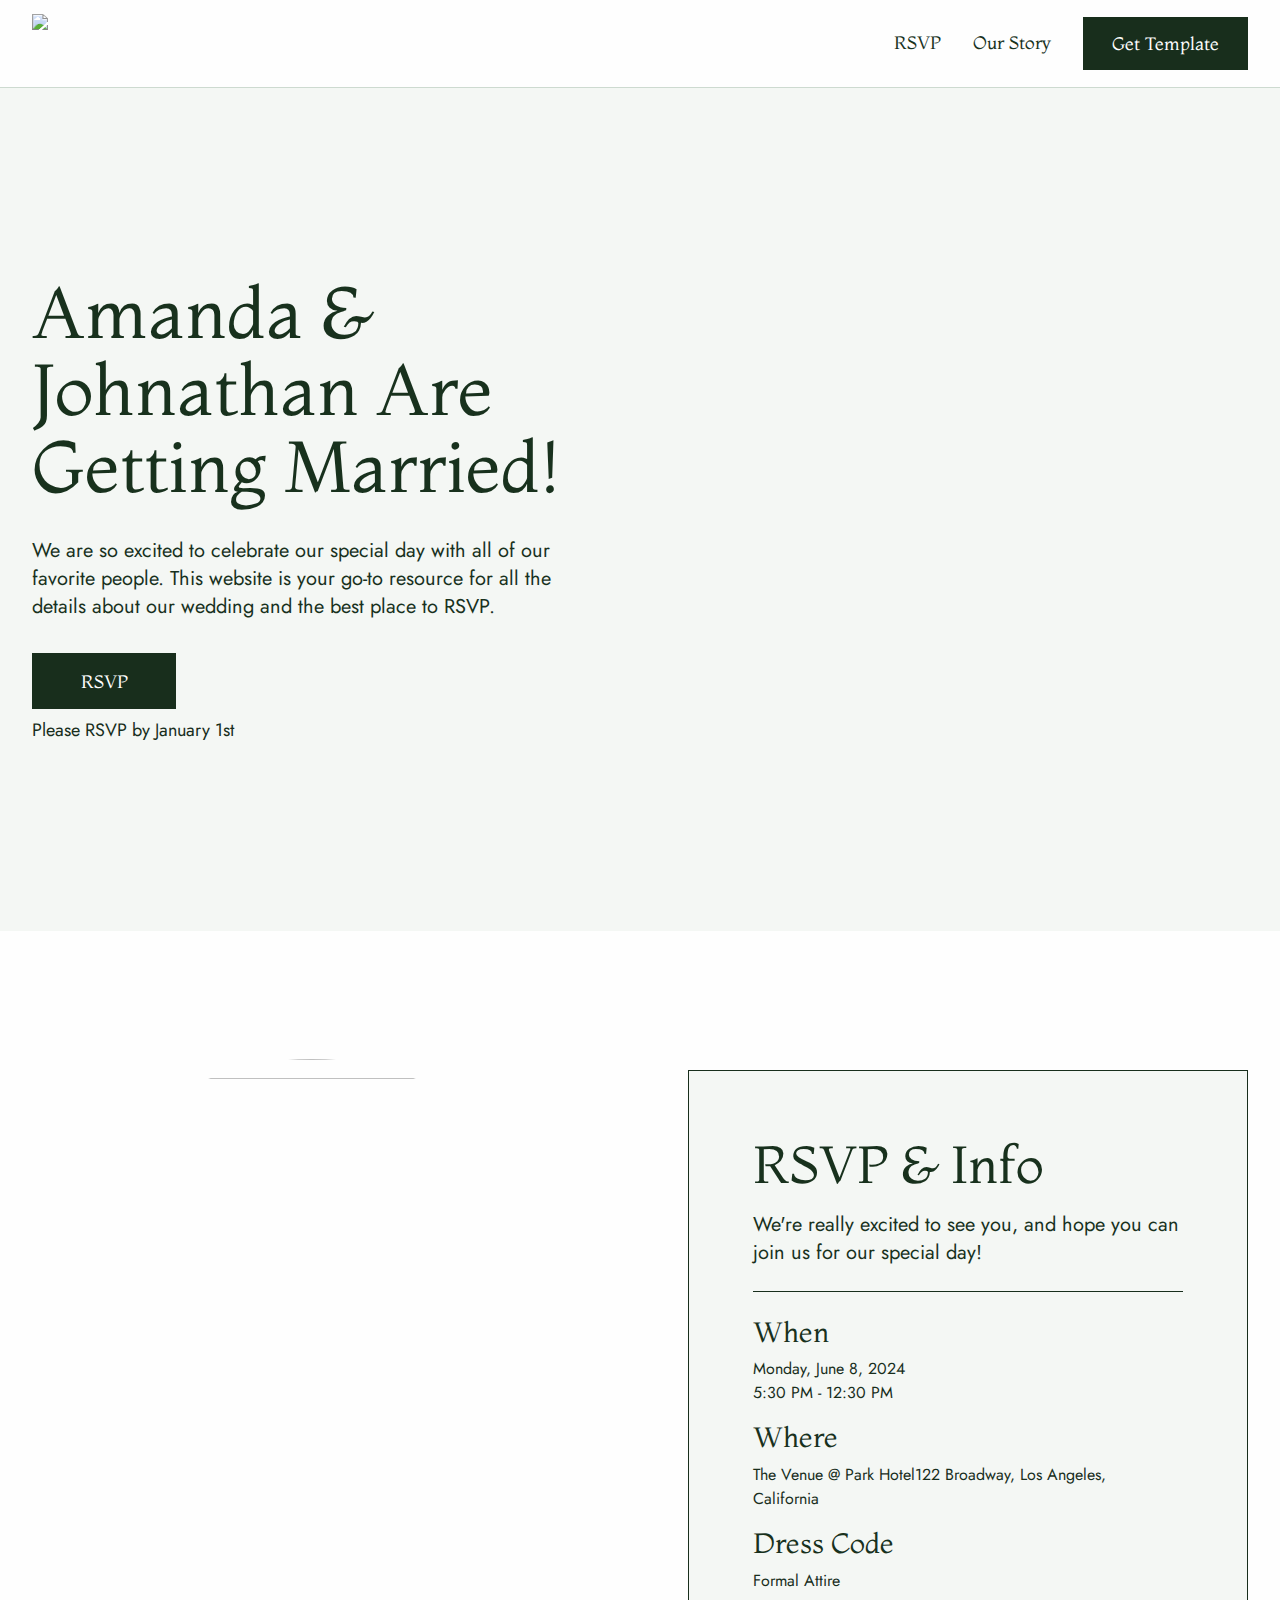
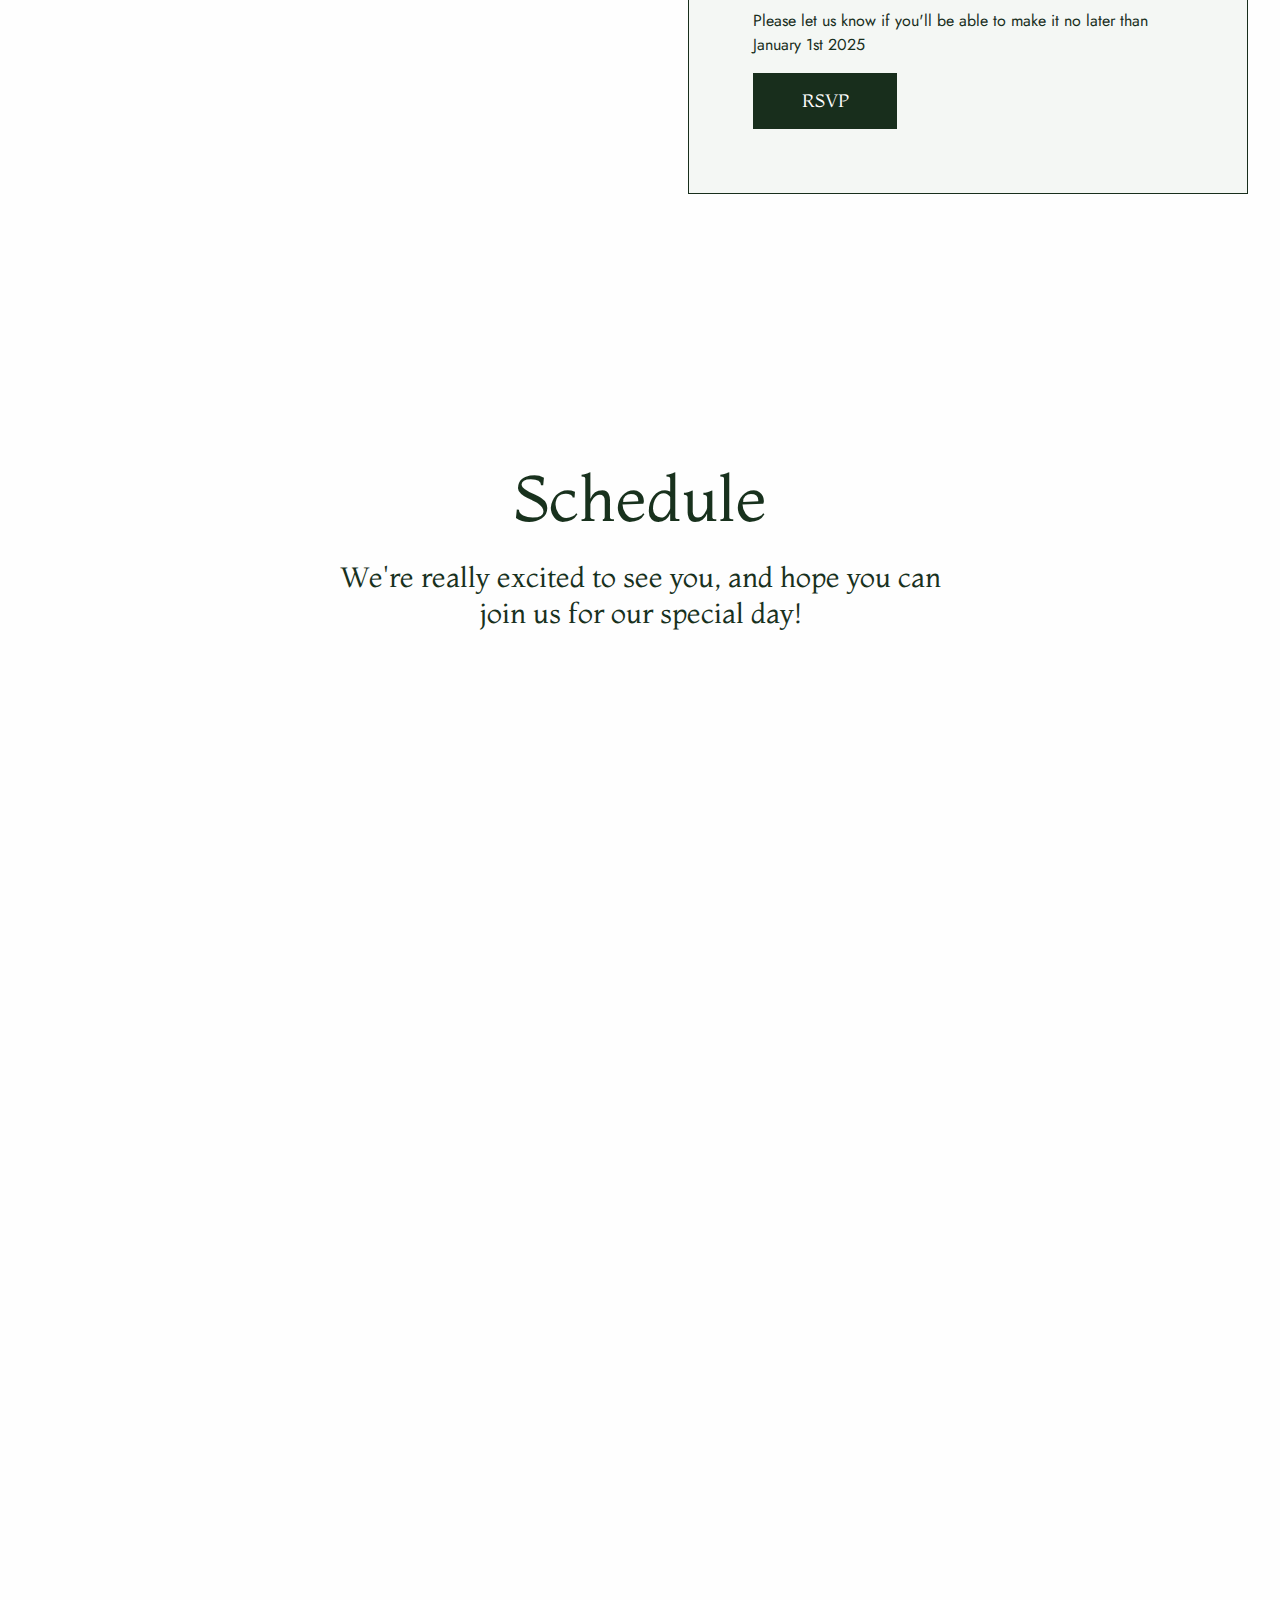
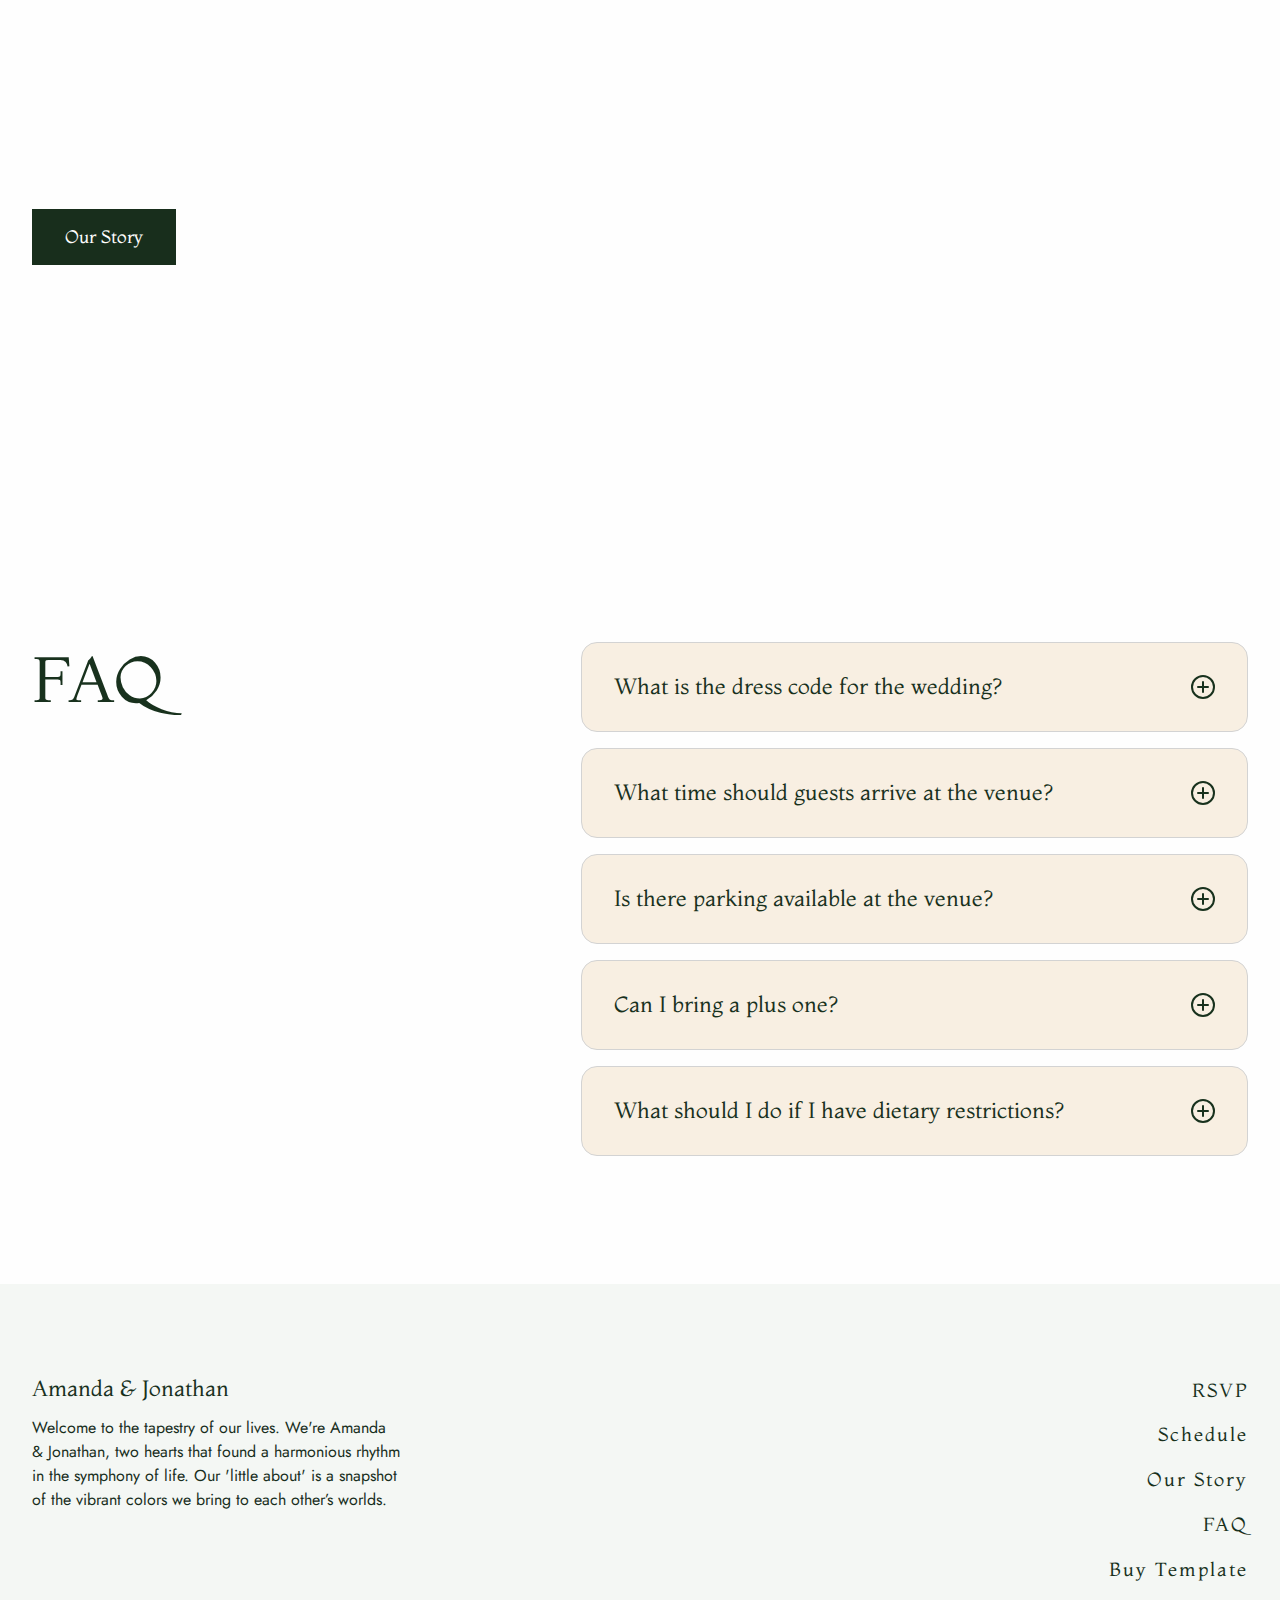
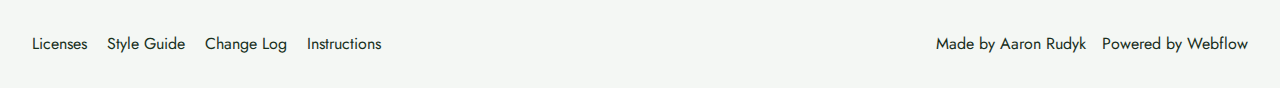
==== index.html @ a328f039 "Initial commit" ====
<!DOCTYPE html>
<html data-wf-domain="elegant-union.webflow.io" data-wf-page="66e9283b0d4336770ecbaa10" data-wf-site="66e9283b0d4336770ecbaa0f" lang="en" data-wf-locale="en">
    
<head>
    <meta charset="utf-8"/>
    <title>Svatba Veroniky a Radka</title>

    <meta property="og:title" content="Svatba Veroniky a Radka"/>
    <meta property="og:type" content="website"/>
    <meta content="summary_large_image" name="twitter:card"/>
    <meta content="width=device-width, initial-scale=1" name="viewport"/>

    <link rel="stylesheet" type="text/css" href="style.css"/>
    <link href="https://fonts.googleapis.com" rel="preconnect"/>
    <link href="https://fonts.gstatic.com" rel="preconnect" crossorigin="anonymous"/>
    
    <script src="javascript.js" type="text/javascript"></script>
    <script type="text/javascript">WebFont.load({  google: {    families: ["Jost:regular,500,600,700,italic,500italic,600italic","Montaga:regular"]  }});</script>
    <script type="text/javascript">!function(o,c){var n=c.documentElement,t=" w-mod-";n.className+=t+"js",("ontouchstart"in o||o.DocumentTouch&&c instanceof DocumentTouch)&&(n.className+=t+"touch")}(window,document);</script>
</head>

<body>
    <div data-collapse="medium" data-animation="default" data-duration="300" fs-scrolldisable-element="smart-nav" data-easing="ease" data-easing2="ease" role="banner" class="nav-bar w-nav">
        <div class="container navigation-container">
            <a href="index.html" aria-current="page" class="nav-logo w-inline-block w--current">
                <img src="https://cdn.prod.website-files.com/66e9283b0d4336770ecbaa0f/66e9d7a6fad359f8e98260b9_A%20and%20M.svg" loading="lazy" width="Auto" alt="Company Logo" class="nav-logo-image"/>
            </a>
            <div class="nav-menu-button w-nav-button">
                <div class="navha-hamburger-button w-hidden-main">
                    <img src="https://cdn.prod.website-files.com/66e9283b0d4336770ecbaa0f/66e9283b0d4336770ecbaa4a_Hamburger%20icon.svg" loading="lazy" alt="" class="nav-hamburger-icon"/>
                    <img src="https://cdn.prod.website-files.com/66e9283b0d4336770ecbaa0f/66e9283b0d4336770ecbaa51_close.svg" loading="lazy" alt="" class="nav-close-icon"/></div>
                </div>
                
                <nav role="navigation" class="nav-links-conatiner w-nav-menu">
                    <div class="nav-inner-container">
                        <a href="rsvp" class="nav-link">RSVP</a>
                        <a href="our-story" class="nav-link">Our Story</a>
                    </div>
                    <div class="nav-cta-button-conatiner">
                        <a href="https://try.webflow.com/Elegant-Union" target="_blank" class="primary-button primary-button-slim w-button">Get Template</a>
                    </div>
                </nav>
            </div>
        </div>
        <section class="hero"><div class="w-layout-blockcontainer container w-container"><div class="w-layout-grid hero-grid"><div class="hero-text-wrapper"><h1 class="heading-h1">Amanda &amp; Johnathan Are Getting Married!</h1><div class="paragraph-20">We are so excited to celebrate our special day with all of our favorite people. This website is your go-to resource for all the details about our wedding and the best place to RSVP.</div><div class="div-block"><a href="rsvp" class="primary-button w-button">RSVP</a><div class="paragraph-18">Please RSVP by January 1st</div></div></div><div id="w-node-_1e57368d-06ed-f5af-83d9-f44028294b71-0ecbaa10" class="hero-image-wrapper"><div class="hero-image-inner-wrapper"><img src="https://cdn.prod.website-files.com/66e9283b0d4336770ecbaa0f/66e9283b0d4336770ecbab60_sea%202.webp" loading="lazy" sizes="(max-width: 479px) 80vw, (max-width: 767px) 92vw, 94vw" srcset="https://cdn.prod.website-files.com/66e9283b0d4336770ecbaa0f/66e9283b0d4336770ecbab60_sea%202.webp 500w, https://cdn.prod.website-files.com/66e9283b0d4336770ecbaa0f/66e9283b0d4336770ecbab60_sea%202.webp 800w, https://cdn.prod.website-files.com/66e9283b0d4336770ecbaa0f/66e9283b0d4336770ecbab60_sea%202.webp 1024w" alt="" class="hero-image"/></div></div></div></div></section><section id="RSVP" data-w-id="bc687115-7eb7-546e-e05a-4ac276797b84" class="section"><div class="w-layout-blockcontainer container w-container"><div class="w-layout-grid rsvp-grid"><div class="rsvp-image-wrapper"><div class="rsvp-image-inner-wrapper"><img src="https://cdn.prod.website-files.com/66e9283b0d4336770ecbaa0f/66e9283b0d4336770ecbab6e_nadine-rupprecht-EH8QHTF8FzY-unsplash.webp" loading="lazy" data-w-id="6968ddf3-047a-54f0-c8ea-aa8fc86a4698" sizes="(max-width: 479px) 68vw, (max-width: 767px) 92vw, 94vw" alt="" srcset="https://cdn.prod.website-files.com/66e9283b0d4336770ecbaa0f/66e9283b0d4336770ecbab6e_nadine-rupprecht-EH8QHTF8FzY-unsplash.webp 500w, https://cdn.prod.website-files.com/66e9283b0d4336770ecbaa0f/66e9283b0d4336770ecbab6e_nadine-rupprecht-EH8QHTF8FzY-unsplash.webp 640w" class="rsvp-image"/></div></div><div id="w-node-_6968ddf3-047a-54f0-c8ea-aa8fc86a4699-0ecbaa10" class="rsvp-text-container"><div class="rsvp-title-container"><h2 class="heading-h3">RSVP &amp; Info</h2><div class="paragraph-20">We&#x27;re really excited to see you, and hope you can join us for our special day!</div></div><div class="rsvp-line"></div><div class="rsvp-details-container"><div class="text-points-container"><h3 class="heading-h4">When</h3><div class="paragraph-16">Monday, June 8, 2024 <br/>5:30 PM - 12:30 PM</div></div><div class="text-points-container"><h3 class="heading-h4">Where</h3><div class="paragraph-16">The Venue @ Park Hotel122 Broadway, Los Angeles, California</div></div><div class="text-points-container"><h3 class="heading-h4">Dress Code</h3><div class="paragraph-16">Formal Attire</div></div><div class="text-points-container"><div class="paragraph-16">Please let us know if you&#x27;ll be able to make it no later than January 1st 2025</div></div><a href="rsvp" class="primary-button w-button">RSVP</a></div></div></div></div></section><section id="Schedule" class="section"><div class="w-layout-blockcontainer container w-container"><div class="center-heading-wrapper"><h2 id="w-node-_2057b5cf-b466-c5f7-c8a7-e71bd1d2c4a5-0ecbaa10" class="heading-h2 margin-bottom-24">Schedule</h2><div class="paragraph-32">We&#x27;re really excited to see you, and hope you can join us for our special day!</div></div><div class="w-layout-grid _4-column-grid"><div id="w-node-_49c5d846-de8d-1430-2b99-dd1ebd61407d-0ecbaa10" data-w-id="49c5d846-de8d-1430-2b99-dd1ebd61407d" style="-webkit-transform:translate3d(0, 2rem, 0) scale3d(1, 1, 1) rotateX(0) rotateY(0) rotateZ(0) skew(0, 0);-moz-transform:translate3d(0, 2rem, 0) scale3d(1, 1, 1) rotateX(0) rotateY(0) rotateZ(0) skew(0, 0);-ms-transform:translate3d(0, 2rem, 0) scale3d(1, 1, 1) rotateX(0) rotateY(0) rotateZ(0) skew(0, 0);transform:translate3d(0, 2rem, 0) scale3d(1, 1, 1) rotateX(0) rotateY(0) rotateZ(0) skew(0, 0);opacity:0" class="schedule-card"><div data-w-id="67cb58cd-2428-2832-6bd9-3a9e109b5acc" class="schedule-image-wrapper"><img src="https://cdn.prod.website-files.com/66e9283b0d4336770ecbaa0f/66e9283b0d4336770ecbaabf_Church.webp" loading="lazy" sizes="(max-width: 479px) 90vw, (max-width: 767px) 93vw, 94vw" srcset="https://cdn.prod.website-files.com/66e9283b0d4336770ecbaa0f/66e9283b0d4336770ecbaabf_Church.webp 500w, https://cdn.prod.website-files.com/66e9283b0d4336770ecbaa0f/66e9283b0d4336770ecbaabf_Church.webp 512w" alt="" class="schedule-image"/></div><h2 class="schedule-title margin-bottom-4">Wedding Ceremony</h2><div class="paragraph-20 margin-bottom-16">5:00 PM</div><div class="paragraph-16">We exchange our vows and tie the knot amidst the beauty of St Marry’s Church</div></div><div id="w-node-_9957d4a0-3141-e299-0a91-50294e805eb7-0ecbaa10" data-w-id="9957d4a0-3141-e299-0a91-50294e805eb7" style="-webkit-transform:translate3d(0, 2rem, 0) scale3d(1, 1, 1) rotateX(0) rotateY(0) rotateZ(0) skew(0, 0);-moz-transform:translate3d(0, 2rem, 0) scale3d(1, 1, 1) rotateX(0) rotateY(0) rotateZ(0) skew(0, 0);-ms-transform:translate3d(0, 2rem, 0) scale3d(1, 1, 1) rotateX(0) rotateY(0) rotateZ(0) skew(0, 0);transform:translate3d(0, 2rem, 0) scale3d(1, 1, 1) rotateX(0) rotateY(0) rotateZ(0) skew(0, 0);opacity:0" class="schedule-card"><div class="schedule-image-wrapper"><img src="https://cdn.prod.website-files.com/66e9283b0d4336770ecbaa0f/66e9283b0d4336770ecbaac3_Food.webp" loading="lazy" sizes="(max-width: 479px) 90vw, (max-width: 767px) 93vw, 94vw" srcset="https://cdn.prod.website-files.com/66e9283b0d4336770ecbaa0f/66e9283b0d4336770ecbaac3_Food.webp 500w, https://cdn.prod.website-files.com/66e9283b0d4336770ecbaa0f/66e9283b0d4336770ecbaac3_Food.webp 512w" alt="" class="schedule-image"/></div><h2 class="schedule-title margin-bottom-4">Appetizers &amp; Drinks</h2><div class="paragraph-20 margin-bottom-16">6:00 PM</div><div class="paragraph-16">Mingle over appetizers and refreshing drinks, setting the tone for an evening of celebration.</div></div><div id="w-node-a966ee84-af06-6ae5-9b04-f15dc5c17734-0ecbaa10" data-w-id="a966ee84-af06-6ae5-9b04-f15dc5c17734" style="-webkit-transform:translate3d(0, 2rem, 0) scale3d(1, 1, 1) rotateX(0) rotateY(0) rotateZ(0) skew(0, 0);-moz-transform:translate3d(0, 2rem, 0) scale3d(1, 1, 1) rotateX(0) rotateY(0) rotateZ(0) skew(0, 0);-ms-transform:translate3d(0, 2rem, 0) scale3d(1, 1, 1) rotateX(0) rotateY(0) rotateZ(0) skew(0, 0);transform:translate3d(0, 2rem, 0) scale3d(1, 1, 1) rotateX(0) rotateY(0) rotateZ(0) skew(0, 0);opacity:0" class="schedule-card"><div class="schedule-image-wrapper"><img src="https://cdn.prod.website-files.com/66e9283b0d4336770ecbaa0f/66e9283b0d4336770ecbaac0_Dinner%20Table.webp" loading="lazy" sizes="(max-width: 479px) 90vw, (max-width: 767px) 93vw, 94vw" srcset="https://cdn.prod.website-files.com/66e9283b0d4336770ecbaa0f/66e9283b0d4336770ecbaac0_Dinner%20Table.webp 500w, https://cdn.prod.website-files.com/66e9283b0d4336770ecbaa0f/66e9283b0d4336770ecbaac0_Dinner%20Table.webp 512w" alt="" class="schedule-image"/></div><h2 class="schedule-title margin-bottom-4">Dinner Service</h2><div class="paragraph-20 margin-bottom-16">7:00 PM</div><div class="paragraph-16">A gourmet dinner service offering a culinary journey, tailored to indulge the senses and honor the occasion.</div></div><div id="w-node-c0d38e31-0859-636d-54db-e5940384418c-0ecbaa10" data-w-id="c0d38e31-0859-636d-54db-e5940384418c" style="-webkit-transform:translate3d(0, 2rem, 0) scale3d(1, 1, 1) rotateX(0) rotateY(0) rotateZ(0) skew(0, 0);-moz-transform:translate3d(0, 2rem, 0) scale3d(1, 1, 1) rotateX(0) rotateY(0) rotateZ(0) skew(0, 0);-ms-transform:translate3d(0, 2rem, 0) scale3d(1, 1, 1) rotateX(0) rotateY(0) rotateZ(0) skew(0, 0);transform:translate3d(0, 2rem, 0) scale3d(1, 1, 1) rotateX(0) rotateY(0) rotateZ(0) skew(0, 0);opacity:0" class="schedule-card"><div class="schedule-image-wrapper"><img src="https://cdn.prod.website-files.com/66e9283b0d4336770ecbaa0f/66e9283b0d4336770ecbaac4_Guests%20Dancing.webp" loading="lazy" sizes="(max-width: 479px) 90vw, (max-width: 767px) 93vw, 94vw" srcset="https://cdn.prod.website-files.com/66e9283b0d4336770ecbaa0f/66e9283b0d4336770ecbaac4_Guests%20Dancing.webp 500w, https://cdn.prod.website-files.com/66e9283b0d4336770ecbaa0f/66e9283b0d4336770ecbaac4_Guests%20Dancing.webp 512w" alt="" class="schedule-image"/></div><h2 class="schedule-title margin-bottom-4">Dance Party</h2><div class="paragraph-20 margin-bottom-16">8:00 PM - 12:30 AM</div><div class="paragraph-16">Following the first dance we invite everyone to celebrate our love and joy through music and dance!</div></div></div></div></section><section id="Schedule" class="section"><div class="w-layout-blockcontainer container container-polaroids w-container"><div class="w-layout-grid grid-2"><div id="w-node-_4731dcd9-7645-8121-b58b-70545f4b8bf2-0ecbaa10" class="our-journey-text-wrapper"><p scrub-each-word="" text-split="" data-w-id="b6eb455d-cd94-6f4a-9fab-e80b376103d8" style="-webkit-transform:translate3d(0, 2rem, 0) scale3d(1, 1, 1) rotateX(0) rotateY(0) rotateZ(0) skew(0, 0);-moz-transform:translate3d(0, 2rem, 0) scale3d(1, 1, 1) rotateX(0) rotateY(0) rotateZ(0) skew(0, 0);-ms-transform:translate3d(0, 2rem, 0) scale3d(1, 1, 1) rotateX(0) rotateY(0) rotateZ(0) skew(0, 0);transform:translate3d(0, 2rem, 0) scale3d(1, 1, 1) rotateX(0) rotateY(0) rotateZ(0) skew(0, 0);opacity:0" class="our-story-quote-heading">Discover Our Journey From Chance Encounter to True Love.</p><a href="our-story" class="primary-button w-button">Our Story</a></div><div class="w-layout-grid polaroids-grid"><div class="polaroid-photo-wrapper"><img class="polaroid-photo" src="https://cdn.prod.website-files.com/66e9283b0d4336770ecbaa0f/66e9283b0d4336770ecbab5f_docks.webp" alt="" style="-webkit-transform:translate3d(0, 1rem, 0) scale3d(1, 1, 1) rotateX(0) rotateY(0) rotateZ(0) skew(0, 0);-moz-transform:translate3d(0, 1rem, 0) scale3d(1, 1, 1) rotateX(0) rotateY(0) rotateZ(0) skew(0, 0);-ms-transform:translate3d(0, 1rem, 0) scale3d(1, 1, 1) rotateX(0) rotateY(0) rotateZ(0) skew(0, 0);transform:translate3d(0, 1rem, 0) scale3d(1, 1, 1) rotateX(0) rotateY(0) rotateZ(0) skew(0, 0);opacity:0" sizes="(max-width: 479px) 90vw, (max-width: 767px) 93vw, 94vw" data-w-id="dd217ad2-1eaa-a304-43ff-e46bd444fb32" loading="lazy" srcset="https://cdn.prod.website-files.com/66e9283b0d4336770ecbaa0f/66e9283b0d4336770ecbab5f_docks.webp 500w, https://cdn.prod.website-files.com/66e9283b0d4336770ecbaa0f/66e9283b0d4336770ecbab5f_docks.webp 800w, https://cdn.prod.website-files.com/66e9283b0d4336770ecbaa0f/66e9283b0d4336770ecbab5f_docks.webp 1024w"/></div><div class="polaroid-photo-wrapper"><img class="polaroid-photo" src="https://cdn.prod.website-files.com/66e9283b0d4336770ecbaa0f/66e9283b0d4336770ecbab61_helena-lopes-ueMLnIwlrlE-unsplash.webp" alt="" style="-webkit-transform:translate3d(0, 1rem, 0) scale3d(1, 1, 1) rotateX(0) rotateY(0) rotateZ(0) skew(0, 0);-moz-transform:translate3d(0, 1rem, 0) scale3d(1, 1, 1) rotateX(0) rotateY(0) rotateZ(0) skew(0, 0);-ms-transform:translate3d(0, 1rem, 0) scale3d(1, 1, 1) rotateX(0) rotateY(0) rotateZ(0) skew(0, 0);transform:translate3d(0, 1rem, 0) scale3d(1, 1, 1) rotateX(0) rotateY(0) rotateZ(0) skew(0, 0);opacity:0" sizes="(max-width: 479px) 90vw, (max-width: 767px) 93vw, 94vw" data-w-id="77121778-367b-bb90-bbbf-735ebf1b811c" loading="lazy" srcset="https://cdn.prod.website-files.com/66e9283b0d4336770ecbaa0f/66e9283b0d4336770ecbab61_helena-lopes-ueMLnIwlrlE-unsplash.webp 500w, https://cdn.prod.website-files.com/66e9283b0d4336770ecbaa0f/66e9283b0d4336770ecbab61_helena-lopes-ueMLnIwlrlE-unsplash.webp 640w"/></div><div class="polaroid-photo-wrapper"><img class="polaroid-photo" src="https://cdn.prod.website-files.com/66e9283b0d4336770ecbaa0f/66e9283b0d4336770ecbab44_coffee%20shop.webp" alt="" style="-webkit-transform:translate3d(0, 1rem, 0) scale3d(1, 1, 1) rotateX(0) rotateY(0) rotateZ(0) skew(0, 0);-moz-transform:translate3d(0, 1rem, 0) scale3d(1, 1, 1) rotateX(0) rotateY(0) rotateZ(0) skew(0, 0);-ms-transform:translate3d(0, 1rem, 0) scale3d(1, 1, 1) rotateX(0) rotateY(0) rotateZ(0) skew(0, 0);transform:translate3d(0, 1rem, 0) scale3d(1, 1, 1) rotateX(0) rotateY(0) rotateZ(0) skew(0, 0);opacity:0" sizes="(max-width: 479px) 90vw, (max-width: 767px) 93vw, 94vw" data-w-id="b5058df2-6cb6-6fdc-0c7e-81e70e0702e0" loading="lazy" srcset="https://cdn.prod.website-files.com/66e9283b0d4336770ecbaa0f/66e9283b0d4336770ecbab44_coffee%20shop.webp 500w, https://cdn.prod.website-files.com/66e9283b0d4336770ecbaa0f/66e9283b0d4336770ecbab44_coffee%20shop.webp 800w, https://cdn.prod.website-files.com/66e9283b0d4336770ecbaa0f/66e9283b0d4336770ecbab44_coffee%20shop.webp 1024w"/></div><div id="w-node-a15f6840-c6c9-967b-6567-9dd51080c4a0-0ecbaa10" class="polaroid-photo-wrapper"><img class="polaroid-photo" src="https://cdn.prod.website-files.com/66e9283b0d4336770ecbaa0f/66e9283b0d4336770ecbab68_neom-Nowd8MgUK8A-unsplash.webp" alt="" style="-webkit-transform:translate3d(0, 1rem, 0) scale3d(1, 1, 1) rotateX(0) rotateY(0) rotateZ(0) skew(0, 0);-moz-transform:translate3d(0, 1rem, 0) scale3d(1, 1, 1) rotateX(0) rotateY(0) rotateZ(0) skew(0, 0);-ms-transform:translate3d(0, 1rem, 0) scale3d(1, 1, 1) rotateX(0) rotateY(0) rotateZ(0) skew(0, 0);transform:translate3d(0, 1rem, 0) scale3d(1, 1, 1) rotateX(0) rotateY(0) rotateZ(0) skew(0, 0);opacity:0" sizes="(max-width: 479px) 90vw, (max-width: 767px) 93vw, 94vw" data-w-id="a15f6840-c6c9-967b-6567-9dd51080c4a1" loading="lazy" srcset="https://cdn.prod.website-files.com/66e9283b0d4336770ecbaa0f/66e9283b0d4336770ecbab68_neom-Nowd8MgUK8A-unsplash.webp 500w, https://cdn.prod.website-files.com/66e9283b0d4336770ecbaa0f/66e9283b0d4336770ecbab68_neom-Nowd8MgUK8A-unsplash.webp 640w"/></div><div id="w-node-_63bd816e-1bd6-5131-2a56-20552e440dea-0ecbaa10" class="polaroid-photo-wrapper"><img class="polaroid-photo" src="https://cdn.prod.website-files.com/66e9283b0d4336770ecbaa0f/66e9283b0d4336770ecbab6e_nadine-rupprecht-EH8QHTF8FzY-unsplash.webp" alt="" style="-webkit-transform:translate3d(0, 1rem, 0) scale3d(1, 1, 1) rotateX(0) rotateY(0) rotateZ(0) skew(0, 0);-moz-transform:translate3d(0, 1rem, 0) scale3d(1, 1, 1) rotateX(0) rotateY(0) rotateZ(0) skew(0, 0);-ms-transform:translate3d(0, 1rem, 0) scale3d(1, 1, 1) rotateX(0) rotateY(0) rotateZ(0) skew(0, 0);transform:translate3d(0, 1rem, 0) scale3d(1, 1, 1) rotateX(0) rotateY(0) rotateZ(0) skew(0, 0);opacity:0" sizes="(max-width: 479px) 90vw, (max-width: 767px) 93vw, 94vw" data-w-id="63bd816e-1bd6-5131-2a56-20552e440deb" loading="lazy" srcset="https://cdn.prod.website-files.com/66e9283b0d4336770ecbaa0f/66e9283b0d4336770ecbab6e_nadine-rupprecht-EH8QHTF8FzY-unsplash.webp 500w, https://cdn.prod.website-files.com/66e9283b0d4336770ecbaa0f/66e9283b0d4336770ecbab6e_nadine-rupprecht-EH8QHTF8FzY-unsplash.webp 640w"/></div><div class="polaroid-photo-wrapper"><img class="polaroid-photo" src="https://cdn.prod.website-files.com/66e9283b0d4336770ecbaa0f/66e9283b0d4336770ecbab60_sea%202.webp" alt="" style="-webkit-transform:translate3d(0, 1rem, 0) scale3d(1, 1, 1) rotateX(0) rotateY(0) rotateZ(0) skew(0, 0);-moz-transform:translate3d(0, 1rem, 0) scale3d(1, 1, 1) rotateX(0) rotateY(0) rotateZ(0) skew(0, 0);-ms-transform:translate3d(0, 1rem, 0) scale3d(1, 1, 1) rotateX(0) rotateY(0) rotateZ(0) skew(0, 0);transform:translate3d(0, 1rem, 0) scale3d(1, 1, 1) rotateX(0) rotateY(0) rotateZ(0) skew(0, 0);opacity:0" sizes="(max-width: 479px) 90vw, (max-width: 767px) 93vw, 94vw" data-w-id="d43017d6-6717-6c4e-4dd7-6b62c50d40d8" loading="lazy" srcset="https://cdn.prod.website-files.com/66e9283b0d4336770ecbaa0f/66e9283b0d4336770ecbab60_sea%202.webp 500w, https://cdn.prod.website-files.com/66e9283b0d4336770ecbaa0f/66e9283b0d4336770ecbab60_sea%202.webp 800w, https://cdn.prod.website-files.com/66e9283b0d4336770ecbaa0f/66e9283b0d4336770ecbab60_sea%202.webp 1024w"/></div></div></div></div></section><section id="FAQ" class="section"><div class="w-layout-blockcontainer container w-container"><div class="w-layout-grid faq-component"><div class="faq-text-container"><h2 class="heading-h2 margin-bottom-16">FAQ</h2></div><div class="w-layout-grid faq-list-grid"><div style="background-color:rgb(248,239,226)" class="faq-accordion"><div data-w-id="f2c8fc8c-6fdb-4ee4-ef9f-26c012071b6f" class="faq-question"><div class="faq-heading">What is the dress code for the wedding?</div><div class="faq-icon-wrapper"><div class="accordion-icon"><div class="accordion-horizontal-line"></div><div class="accordion-vertical-line"></div></div></div></div><div style="width:100%;height:0px" class="faq-answer"><div class="faq-text-max-container"><div class="paragraph-18">Please join us in semi-formal attire that reflects the elegance and joy of the occasion. Feel free to add a touch of burnt orange to honor our wedding theme.</div></div><div class="spacer-medium"></div></div></div><div style="background-color:rgb(248,239,226)" class="faq-accordion"><div data-w-id="f2c8fc8c-6fdb-4ee4-ef9f-26c012071b7c" class="faq-question"><div class="faq-heading">What time should guests arrive at the venue?</div><div class="faq-icon-wrapper"><div class="accordion-icon"><div class="accordion-horizontal-line"></div><div class="accordion-vertical-line"></div></div></div></div><div style="width:100%;height:0px" class="faq-answer"><div class="faq-text-max-container"><div class="paragraph-18">We recommend arriving 30 minutes prior to the ceremony start time to allow for seating and to soak in the beautiful venue.</div></div><div class="spacer-medium"></div></div></div><div style="background-color:rgb(248,239,226)" class="faq-accordion"><div data-w-id="f2c8fc8c-6fdb-4ee4-ef9f-26c012071b89" class="faq-question"><div class="faq-heading">Is there parking available at the venue?</div><div class="faq-icon-wrapper"><div class="accordion-icon"><div class="accordion-horizontal-line"></div><div class="accordion-vertical-line"></div></div></div></div><div style="width:100%;height:0px" class="faq-answer"><div class="faq-text-max-container"><div class="paragraph-18">Yes, complimentary parking is available on-site. Signage and attendants will guide you upon arrival.</div></div><div class="spacer-medium"></div></div></div><div style="background-color:rgb(248,239,226)" class="faq-accordion"><div data-w-id="f2c8fc8c-6fdb-4ee4-ef9f-26c012071b96" class="faq-question"><div class="faq-heading">Can I bring a plus one?</div><div class="faq-icon-wrapper"><div class="accordion-icon"><div class="accordion-horizontal-line"></div><div class="accordion-vertical-line"></div></div></div></div><div style="width:100%;height:0px" class="faq-answer"><div class="faq-text-max-container"><div class="paragraph-18">Due to venue capacity, we kindly ask that you adhere to the names listed on your invitation. Please contact us directly for any special considerations.</div></div><div class="spacer-medium"></div></div></div><div style="background-color:rgb(248,239,226)" class="faq-accordion"><div data-w-id="f2c8fc8c-6fdb-4ee4-ef9f-26c012071ba3" class="faq-question"><div class="faq-heading">What should I do if I have dietary restrictions?</div><div class="faq-icon-wrapper"><div class="accordion-icon"><div class="accordion-horizontal-line"></div><div class="accordion-vertical-line"></div></div></div></div><div style="width:100%;height:0px" class="faq-answer"><div class="faq-text-max-container"><div class="paragraph-18">Please indicate your dietary needs when you RSVP or reach out to us directly so we can accommodate your requirements.</div></div><div class="spacer-medium"></div></div></div></div></div></div></section><div class="section-footer"><div class="container"><div class="w-layout-grid footer-grid"><div class="footer-about-wrapper"><p class="footer-site-title">Amanda &amp; Jonathan</p><div class="footer-about-text-container"><p class="paragraph-16">Welcome to the tapestry of our lives. We&#x27;re Amanda &amp; Jonathan, two hearts that found a harmonious rhythm in the symphony of life. Our &#x27;little about&#x27; is a snapshot of the vibrant colors we bring to each other’s worlds.</p></div></div><div class="footer-text-wrapper"><a href="rsvp" class="footer-item-link">RSVP</a><a href="index.html#Schedule" class="footer-item-link">Schedule</a><a href="our-story" class="footer-item-link">Our Story</a><a href="index.html#FAQ" class="footer-item-link">FAQ</a><a href="index.html#" class="footer-item-link">Buy Template</a></div></div><div class="footer-bottom-links"><div class="w-layout-grid footer-bottom-links-grid"><a href="system/license" class="footer-bottom-link">Licenses</a><a href="system/style-guide" class="footer-bottom-link">Style Guide</a><a href="system/change-log" class="footer-bottom-link">Change Log</a><a href="system/change-log" class="footer-bottom-link">Instructions</a></div><div class="footer-copyright-wrapper"><p class="paragraph-16">Made by <a href="http://www.aaronrudyk.com" target="_blank">Aaron Rudyk</a></p><p class="paragraph-16">Powered by <a href="https://try.webflow.com/farmhouse" target="_blank">Webflow</a></p></div></div></div></div><script src="https://d3e54v103j8qbb.cloudfront.net/js/jquery-3.5.1.min.dc5e7f18c8.js?site=66e9283b0d4336770ecbaa0f" type="text/javascript" integrity="sha256-9/aliU8dGd2tb6OSsuzixeV4y/faTqgFtohetphbbj0=" crossorigin="anonymous"></script><script src="https://cdn.prod.website-files.com/66e9283b0d4336770ecbaa0f/js/webflow.ade57dd3f.js" type="text/javascript"></script></body></html>
---- style.css ----
html {
  -webkit-text-size-adjust: 100%;
  -ms-text-size-adjust: 100%;
  font-family: sans-serif;
}

body {
  margin: 0;
}

article, aside, details, figcaption, figure, footer, header, hgroup, main, menu, nav, section, summary {
  display: block;
}

audio, canvas, progress, video {
  vertical-align: baseline;
  display: inline-block;
}

audio:not([controls]) {
  height: 0;
  display: none;
}

[hidden], template {
  display: none;
}

a {
  background-color: #0000;
}

a:active, a:hover {
  outline: 0;
}

abbr[title] {
  border-bottom: 1px dotted;
}

b, strong {
  font-weight: bold;
}

dfn {
  font-style: italic;
}

h1 {
  margin: .67em 0;
  font-size: 2em;
}

mark {
  color: #000;
  background: #ff0;
}

small {
  font-size: 80%;
}

sub, sup {
  vertical-align: baseline;
  font-size: 75%;
  line-height: 0;
  position: relative;
}

sup {
  top: -.5em;
}

sub {
  bottom: -.25em;
}

img {
  border: 0;
}

svg:not(:root) {
  overflow: hidden;
}

hr {
  box-sizing: content-box;
  height: 0;
}

pre {
  overflow: auto;
}

code, kbd, pre, samp {
  font-family: monospace;
  font-size: 1em;
}

button, input, optgroup, select, textarea {
  color: inherit;
  font: inherit;
  margin: 0;
}

button {
  overflow: visible;
}

button, select {
  text-transform: none;
}

button, html input[type="button"], input[type="reset"] {
  -webkit-appearance: button;
  cursor: pointer;
}

button[disabled], html input[disabled] {
  cursor: default;
}

button::-moz-focus-inner, input::-moz-focus-inner {
  border: 0;
  padding: 0;
}

input {
  line-height: normal;
}

input[type="checkbox"], input[type="radio"] {
  box-sizing: border-box;
  padding: 0;
}

input[type="number"]::-webkit-inner-spin-button, input[type="number"]::-webkit-outer-spin-button {
  height: auto;
}

input[type="search"] {
  -webkit-appearance: none;
}

input[type="search"]::-webkit-search-cancel-button, input[type="search"]::-webkit-search-decoration {
  -webkit-appearance: none;
}

legend {
  border: 0;
  padding: 0;
}

textarea {
  overflow: auto;
}

optgroup {
  font-weight: bold;
}

table {
  border-collapse: collapse;
  border-spacing: 0;
}

td, th {
  padding: 0;
}

@font-face {
  font-family: webflow-icons;
  src: url("[data-uri]") format("truetype");
  font-weight: normal;
  font-style: normal;
}

[class^="w-icon-"], [class*=" w-icon-"] {
  speak: none;
  font-variant: normal;
  text-transform: none;
  -webkit-font-smoothing: antialiased;
  -moz-osx-font-smoothing: grayscale;
  font-style: normal;
  font-weight: normal;
  line-height: 1;
  font-family: webflow-icons !important;
}

.w-icon-slider-right:before {
  content: "î˜€";
}

.w-icon-slider-left:before {
  content: "î˜";
}

.w-icon-nav-menu:before {
  content: "î˜‚";
}

.w-icon-arrow-down:before, .w-icon-dropdown-toggle:before {
  content: "î˜ƒ";
}

.w-icon-file-upload-remove:before {
  content: "î¤€";
}

.w-icon-file-upload-icon:before {
  content: "î¤ƒ";
}

* {
  box-sizing: border-box;
}

html {
  height: 100%;
}

body {
  color: #333;
  background-color: #fff;
  min-height: 100%;
  margin: 0;
  font-family: Arial, sans-serif;
  font-size: 14px;
  line-height: 20px;
}

img {
  vertical-align: middle;
  max-width: 100%;
  display: inline-block;
}

html.w-mod-touch * {
  background-attachment: scroll !important;
}

.w-block {
  display: block;
}

.w-inline-block {
  max-width: 100%;
  display: inline-block;
}

.w-clearfix:before, .w-clearfix:after {
  content: " ";
  grid-area: 1 / 1 / 2 / 2;
  display: table;
}

.w-clearfix:after {
  clear: both;
}

.w-hidden {
  display: none;
}

.w-button {
  color: #fff;
  line-height: inherit;
  cursor: pointer;
  background-color: #3898ec;
  border: 0;
  border-radius: 0;
  padding: 9px 15px;
  text-decoration: none;
  display: inline-block;
}

input.w-button {
  -webkit-appearance: button;
}

html[data-w-dynpage] [data-w-cloak] {
  color: #0000 !important;
}

.w-code-block {
  margin: unset;
}

pre.w-code-block code {
  all: inherit;
}

.w-optimization {
  display: contents;
}

.w-webflow-badge, .w-webflow-badge * {
  z-index: auto;
  visibility: visible;
  box-sizing: border-box;
  float: none;
  clear: none;
  box-shadow: none;
  opacity: 1;
  direction: ltr;
  font-family: inherit;
  font-weight: inherit;
  color: inherit;
  font-size: inherit;
  line-height: inherit;
  font-style: inherit;
  font-variant: inherit;
  text-align: inherit;
  letter-spacing: inherit;
  -webkit-text-decoration: inherit;
  text-decoration: inherit;
  text-indent: 0;
  text-transform: inherit;
  text-shadow: none;
  font-smoothing: auto;
  vertical-align: baseline;
  cursor: inherit;
  white-space: inherit;
  word-break: normal;
  word-spacing: normal;
  word-wrap: normal;
  background: none;
  border: 0 #0000;
  border-radius: 0;
  width: auto;
  min-width: 0;
  max-width: none;
  height: auto;
  min-height: 0;
  max-height: none;
  margin: 0;
  padding: 0;
  list-style-type: disc;
  transition: none;
  display: block;
  position: static;
  inset: auto;
  overflow: visible;
  transform: none;
}

.w-webflow-badge {
  white-space: nowrap;
  cursor: pointer;
  box-shadow: 0 0 0 1px #0000001a, 0 1px 3px #0000001a;
  visibility: visible !important;
  z-index: 2147483647 !important;
  color: #aaadb0 !important;
  opacity: 1 !important;
  background-color: #fff !important;
  border-radius: 3px !important;
  width: auto !important;
  height: auto !important;
  margin: 0 !important;
  padding: 6px !important;
  font-size: 12px !important;
  line-height: 14px !important;
  text-decoration: none !important;
  display: inline-block !important;
  position: fixed !important;
  inset: auto 12px 12px auto !important;
  overflow: visible !important;
  transform: none !important;
}

.w-webflow-badge > img {
  visibility: visible !important;
  opacity: 1 !important;
  vertical-align: middle !important;
  display: inline-block !important;
}

h1, h2, h3, h4, h5, h6 {
  margin-bottom: 10px;
  font-weight: bold;
}

h1 {
  margin-top: 20px;
  font-size: 38px;
  line-height: 44px;
}

h2 {
  margin-top: 20px;
  font-size: 32px;
  line-height: 36px;
}

h3 {
  margin-top: 20px;
  font-size: 24px;
  line-height: 30px;
}

h4 {
  margin-top: 10px;
  font-size: 18px;
  line-height: 24px;
}

h5 {
  margin-top: 10px;
  font-size: 14px;
  line-height: 20px;
}

h6 {
  margin-top: 10px;
  font-size: 12px;
  line-height: 18px;
}

p {
  margin-top: 0;
  margin-bottom: 10px;
}

blockquote {
  border-left: 5px solid #e2e2e2;
  margin: 0 0 10px;
  padding: 10px 20px;
  font-size: 18px;
  line-height: 22px;
}

figure {
  margin: 0 0 10px;
}

figcaption {
  text-align: center;
  margin-top: 5px;
}

ul, ol {
  margin-top: 0;
  margin-bottom: 10px;
  padding-left: 40px;
}

.w-list-unstyled {
  padding-left: 0;
  list-style: none;
}

.w-embed:before, .w-embed:after {
  content: " ";
  grid-area: 1 / 1 / 2 / 2;
  display: table;
}

.w-embed:after {
  clear: both;
}

.w-video {
  width: 100%;
  padding: 0;
  position: relative;
}

.w-video iframe, .w-video object, .w-video embed {
  border: none;
  width: 100%;
  height: 100%;
  position: absolute;
  top: 0;
  left: 0;
}

fieldset {
  border: 0;
  margin: 0;
  padding: 0;
}

button, [type="button"], [type="reset"] {
  cursor: pointer;
  -webkit-appearance: button;
  border: 0;
}

.w-form {
  margin: 0 0 15px;
}

.w-form-done {
  text-align: center;
  background-color: #ddd;
  padding: 20px;
  display: none;
}

.w-form-fail {
  background-color: #ffdede;
  margin-top: 10px;
  padding: 10px;
  display: none;
}

.w-input, .w-select {
  color: #333;
  vertical-align: middle;
  background-color: #fff;
  border: 1px solid #ccc;
  width: 100%;
  height: 38px;
  margin-bottom: 10px;
  padding: 8px 12px;
  font-size: 14px;
  line-height: 1.42857;
  display: block;
}

.w-input::placeholder, .w-select::placeholder {
  color: #999;
}

.w-input:focus, .w-select:focus {
  border-color: #3898ec;
  outline: 0;
}

.w-input[disabled], .w-select[disabled], .w-input[readonly], .w-select[readonly], fieldset[disabled] .w-input, fieldset[disabled] .w-select {
  cursor: not-allowed;
}

.w-input[disabled]:not(.w-input-disabled), .w-select[disabled]:not(.w-input-disabled), .w-input[readonly], .w-select[readonly], fieldset[disabled]:not(.w-input-disabled) .w-input, fieldset[disabled]:not(.w-input-disabled) .w-select {
  background-color: #eee;
}

textarea.w-input, textarea.w-select {
  height: auto;
}

.w-select {
  background-color: #f3f3f3;
}

.w-select[multiple] {
  height: auto;
}

.w-form-label {
  cursor: pointer;
  margin-bottom: 0;
  font-weight: normal;
  display: inline-block;
}

.w-radio {
  margin-bottom: 5px;
  padding-left: 20px;
  display: block;
}

.w-radio:before, .w-radio:after {
  content: " ";
  grid-area: 1 / 1 / 2 / 2;
  display: table;
}

.w-radio:after {
  clear: both;
}

.w-radio-input {
  float: left;
  margin: 3px 0 0 -20px;
  line-height: normal;
}

.w-file-upload {
  margin-bottom: 10px;
  display: block;
}

.w-file-upload-input {
  opacity: 0;
  z-index: -100;
  width: .1px;
  height: .1px;
  position: absolute;
  overflow: hidden;
}

.w-file-upload-default, .w-file-upload-uploading, .w-file-upload-success {
  color: #333;
  display: inline-block;
}

.w-file-upload-error {
  margin-top: 10px;
  display: block;
}

.w-file-upload-default.w-hidden, .w-file-upload-uploading.w-hidden, .w-file-upload-error.w-hidden, .w-file-upload-success.w-hidden {
  display: none;
}

.w-file-upload-uploading-btn {
  cursor: pointer;
  background-color: #fafafa;
  border: 1px solid #ccc;
  margin: 0;
  padding: 8px 12px;
  font-size: 14px;
  font-weight: normal;
  display: flex;
}

.w-file-upload-file {
  background-color: #fafafa;
  border: 1px solid #ccc;
  flex-grow: 1;
  justify-content: space-between;
  margin: 0;
  padding: 8px 9px 8px 11px;
  display: flex;
}

.w-file-upload-file-name {
  font-size: 14px;
  font-weight: normal;
  display: block;
}

.w-file-remove-link {
  cursor: pointer;
  width: auto;
  height: auto;
  margin-top: 3px;
  margin-left: 10px;
  padding: 3px;
  display: block;
}

.w-icon-file-upload-remove {
  margin: auto;
  font-size: 10px;
}

.w-file-upload-error-msg {
  color: #ea384c;
  padding: 2px 0;
  display: inline-block;
}

.w-file-upload-info {
  padding: 0 12px;
  line-height: 38px;
  display: inline-block;
}

.w-file-upload-label {
  cursor: pointer;
  background-color: #fafafa;
  border: 1px solid #ccc;
  margin: 0;
  padding: 8px 12px;
  font-size: 14px;
  font-weight: normal;
  display: inline-block;
}

.w-icon-file-upload-icon, .w-icon-file-upload-uploading {
  width: 20px;
  margin-right: 8px;
  display: inline-block;
}

.w-icon-file-upload-uploading {
  height: 20px;
}

.w-container {
  max-width: 940px;
  margin-left: auto;
  margin-right: auto;
}

.w-container:before, .w-container:after {
  content: " ";
  grid-area: 1 / 1 / 2 / 2;
  display: table;
}

.w-container:after {
  clear: both;
}

.w-container .w-row {
  margin-left: -10px;
  margin-right: -10px;
}

.w-row:before, .w-row:after {
  content: " ";
  grid-area: 1 / 1 / 2 / 2;
  display: table;
}

.w-row:after {
  clear: both;
}

.w-row .w-row {
  margin-left: 0;
  margin-right: 0;
}

.w-col {
  float: left;
  width: 100%;
  min-height: 1px;
  padding-left: 10px;
  padding-right: 10px;
  position: relative;
}

.w-col .w-col {
  padding-left: 0;
  padding-right: 0;
}

.w-col-1 {
  width: 8.33333%;
}

.w-col-2 {
  width: 16.6667%;
}

.w-col-3 {
  width: 25%;
}

.w-col-4 {
  width: 33.3333%;
}

.w-col-5 {
  width: 41.6667%;
}

.w-col-6 {
  width: 50%;
}

.w-col-7 {
  width: 58.3333%;
}

.w-col-8 {
  width: 66.6667%;
}

.w-col-9 {
  width: 75%;
}

.w-col-10 {
  width: 83.3333%;
}

.w-col-11 {
  width: 91.6667%;
}

.w-col-12 {
  width: 100%;
}

.w-hidden-main {
  display: none !important;
}

@media screen and (max-width: 991px) {
  .w-container {
    max-width: 728px;
  }

  .w-hidden-main {
    display: inherit !important;
  }

  .w-hidden-medium {
    display: none !important;
  }

  .w-col-medium-1 {
    width: 8.33333%;
  }

  .w-col-medium-2 {
    width: 16.6667%;
  }

  .w-col-medium-3 {
    width: 25%;
  }

  .w-col-medium-4 {
    width: 33.3333%;
  }

  .w-col-medium-5 {
    width: 41.6667%;
  }

  .w-col-medium-6 {
    width: 50%;
  }

  .w-col-medium-7 {
    width: 58.3333%;
  }

  .w-col-medium-8 {
    width: 66.6667%;
  }

  .w-col-medium-9 {
    width: 75%;
  }

  .w-col-medium-10 {
    width: 83.3333%;
  }

  .w-col-medium-11 {
    width: 91.6667%;
  }

  .w-col-medium-12 {
    width: 100%;
  }

  .w-col-stack {
    width: 100%;
    left: auto;
    right: auto;
  }
}

@media screen and (max-width: 767px) {
  .w-hidden-main, .w-hidden-medium {
    display: inherit !important;
  }

  .w-hidden-small {
    display: none !important;
  }

  .w-row, .w-container .w-row {
    margin-left: 0;
    margin-right: 0;
  }

  .w-col {
    width: 100%;
    left: auto;
    right: auto;
  }

  .w-col-small-1 {
    width: 8.33333%;
  }

  .w-col-small-2 {
    width: 16.6667%;
  }

  .w-col-small-3 {
    width: 25%;
  }

  .w-col-small-4 {
    width: 33.3333%;
  }

  .w-col-small-5 {
    width: 41.6667%;
  }

  .w-col-small-6 {
    width: 50%;
  }

  .w-col-small-7 {
    width: 58.3333%;
  }

  .w-col-small-8 {
    width: 66.6667%;
  }

  .w-col-small-9 {
    width: 75%;
  }

  .w-col-small-10 {
    width: 83.3333%;
  }

  .w-col-small-11 {
    width: 91.6667%;
  }

  .w-col-small-12 {
    width: 100%;
  }
}

@media screen and (max-width: 479px) {
  .w-container {
    max-width: none;
  }

  .w-hidden-main, .w-hidden-medium, .w-hidden-small {
    display: inherit !important;
  }

  .w-hidden-tiny {
    display: none !important;
  }

  .w-col {
    width: 100%;
  }

  .w-col-tiny-1 {
    width: 8.33333%;
  }

  .w-col-tiny-2 {
    width: 16.6667%;
  }

  .w-col-tiny-3 {
    width: 25%;
  }

  .w-col-tiny-4 {
    width: 33.3333%;
  }

  .w-col-tiny-5 {
    width: 41.6667%;
  }

  .w-col-tiny-6 {
    width: 50%;
  }

  .w-col-tiny-7 {
    width: 58.3333%;
  }

  .w-col-tiny-8 {
    width: 66.6667%;
  }

  .w-col-tiny-9 {
    width: 75%;
  }

  .w-col-tiny-10 {
    width: 83.3333%;
  }

  .w-col-tiny-11 {
    width: 91.6667%;
  }

  .w-col-tiny-12 {
    width: 100%;
  }
}

.w-widget {
  position: relative;
}

.w-widget-map {
  width: 100%;
  height: 400px;
}

.w-widget-map label {
  width: auto;
  display: inline;
}

.w-widget-map img {
  max-width: inherit;
}

.w-widget-map .gm-style-iw {
  text-align: center;
}

.w-widget-map .gm-style-iw > button {
  display: none !important;
}

.w-widget-twitter {
  overflow: hidden;
}

.w-widget-twitter-count-shim {
  vertical-align: top;
  text-align: center;
  background: #fff;
  border: 1px solid #758696;
  border-radius: 3px;
  width: 28px;
  height: 20px;
  display: inline-block;
  position: relative;
}

.w-widget-twitter-count-shim * {
  pointer-events: none;
  -webkit-user-select: none;
  user-select: none;
}

.w-widget-twitter-count-shim .w-widget-twitter-count-inner {
  text-align: center;
  color: #999;
  font-family: serif;
  font-size: 15px;
  line-height: 12px;
  position: relative;
}

.w-widget-twitter-count-shim .w-widget-twitter-count-clear {
  display: block;
  position: relative;
}

.w-widget-twitter-count-shim.w--large {
  width: 36px;
  height: 28px;
}

.w-widget-twitter-count-shim.w--large .w-widget-twitter-count-inner {
  font-size: 18px;
  line-height: 18px;
}

.w-widget-twitter-count-shim:not(.w--vertical) {
  margin-left: 5px;
  margin-right: 8px;
}

.w-widget-twitter-count-shim:not(.w--vertical).w--large {
  margin-left: 6px;
}

.w-widget-twitter-count-shim:not(.w--vertical):before, .w-widget-twitter-count-shim:not(.w--vertical):after {
  content: " ";
  pointer-events: none;
  border: solid #0000;
  width: 0;
  height: 0;
  position: absolute;
  top: 50%;
  left: 0;
}

.w-widget-twitter-count-shim:not(.w--vertical):before {
  border-width: 4px;
  border-color: #75869600 #5d6c7b #75869600 #75869600;
  margin-top: -4px;
  margin-left: -9px;
}

.w-widget-twitter-count-shim:not(.w--vertical).w--large:before {
  border-width: 5px;
  margin-top: -5px;
  margin-left: -10px;
}

.w-widget-twitter-count-shim:not(.w--vertical):after {
  border-width: 4px;
  border-color: #fff0 #fff #fff0 #fff0;
  margin-top: -4px;
  margin-left: -8px;
}

.w-widget-twitter-count-shim:not(.w--vertical).w--large:after {
  border-width: 5px;
  margin-top: -5px;
  margin-left: -9px;
}

.w-widget-twitter-count-shim.w--vertical {
  width: 61px;
  height: 33px;
  margin-bottom: 8px;
}

.w-widget-twitter-count-shim.w--vertical:before, .w-widget-twitter-count-shim.w--vertical:after {
  content: " ";
  pointer-events: none;
  border: solid #0000;
  width: 0;
  height: 0;
  position: absolute;
  top: 100%;
  left: 50%;
}

.w-widget-twitter-count-shim.w--vertical:before {
  border-width: 5px;
  border-color: #5d6c7b #75869600 #75869600;
  margin-left: -5px;
}

.w-widget-twitter-count-shim.w--vertical:after {
  border-width: 4px;
  border-color: #fff #fff0 #fff0;
  margin-left: -4px;
}

.w-widget-twitter-count-shim.w--vertical .w-widget-twitter-count-inner {
  font-size: 18px;
  line-height: 22px;
}

.w-widget-twitter-count-shim.w--vertical.w--large {
  width: 76px;
}

.w-background-video {
  color: #fff;
  height: 500px;
  position: relative;
  overflow: hidden;
}

.w-background-video > video {
  object-fit: cover;
  z-index: -100;
  background-position: 50%;
  background-size: cover;
  width: 100%;
  height: 100%;
  margin: auto;
  position: absolute;
  inset: -100%;
}

.w-background-video > video::-webkit-media-controls-start-playback-button {
  -webkit-appearance: none;
  display: none !important;
}

.w-background-video--control {
  background-color: #0000;
  padding: 0;
  position: absolute;
  bottom: 1em;
  right: 1em;
}

.w-background-video--control > [hidden] {
  display: none !important;
}

.w-slider {
  text-align: center;
  clear: both;
  -webkit-tap-highlight-color: #0000;
  tap-highlight-color: #0000;
  background: #ddd;
  height: 300px;
  position: relative;
}

.w-slider-mask {
  z-index: 1;
  white-space: nowrap;
  height: 100%;
  display: block;
  position: relative;
  left: 0;
  right: 0;
  overflow: hidden;
}

.w-slide {
  vertical-align: top;
  white-space: normal;
  text-align: left;
  width: 100%;
  height: 100%;
  display: inline-block;
  position: relative;
}

.w-slider-nav {
  z-index: 2;
  text-align: center;
  -webkit-tap-highlight-color: #0000;
  tap-highlight-color: #0000;
  height: 40px;
  margin: auto;
  padding-top: 10px;
  position: absolute;
  inset: auto 0 0;
}

.w-slider-nav.w-round > div {
  border-radius: 100%;
}

.w-slider-nav.w-num > div {
  font-size: inherit;
  line-height: inherit;
  width: auto;
  height: auto;
  padding: .2em .5em;
}

.w-slider-nav.w-shadow > div {
  box-shadow: 0 0 3px #3336;
}

.w-slider-nav-invert {
  color: #fff;
}

.w-slider-nav-invert > div {
  background-color: #2226;
}

.w-slider-nav-invert > div.w-active {
  background-color: #222;
}

.w-slider-dot {
  cursor: pointer;
  background-color: #fff6;
  width: 1em;
  height: 1em;
  margin: 0 3px .5em;
  transition: background-color .1s, color .1s;
  display: inline-block;
  position: relative;
}

.w-slider-dot.w-active {
  background-color: #fff;
}

.w-slider-dot:focus {
  outline: none;
  box-shadow: 0 0 0 2px #fff;
}

.w-slider-dot:focus.w-active {
  box-shadow: none;
}

.w-slider-arrow-left, .w-slider-arrow-right {
  cursor: pointer;
  color: #fff;
  -webkit-tap-highlight-color: #0000;
  tap-highlight-color: #0000;
  -webkit-user-select: none;
  user-select: none;
  width: 80px;
  margin: auto;
  font-size: 40px;
  position: absolute;
  inset: 0;
  overflow: hidden;
}

.w-slider-arrow-left [class^="w-icon-"], .w-slider-arrow-right [class^="w-icon-"], .w-slider-arrow-left [class*=" w-icon-"], .w-slider-arrow-right [class*=" w-icon-"] {
  position: absolute;
}

.w-slider-arrow-left:focus, .w-slider-arrow-right:focus {
  outline: 0;
}

.w-slider-arrow-left {
  z-index: 3;
  right: auto;
}

.w-slider-arrow-right {
  z-index: 4;
  left: auto;
}

.w-icon-slider-left, .w-icon-slider-right {
  width: 1em;
  height: 1em;
  margin: auto;
  inset: 0;
}

.w-slider-aria-label {
  clip: rect(0 0 0 0);
  border: 0;
  width: 1px;
  height: 1px;
  margin: -1px;
  padding: 0;
  position: absolute;
  overflow: hidden;
}

.w-slider-force-show {
  display: block !important;
}

.w-dropdown {
  text-align: left;
  z-index: 900;
  margin-left: auto;
  margin-right: auto;
  display: inline-block;
  position: relative;
}

.w-dropdown-btn, .w-dropdown-toggle, .w-dropdown-link {
  vertical-align: top;
  color: #222;
  text-align: left;
  white-space: nowrap;
  margin-left: auto;
  margin-right: auto;
  padding: 20px;
  text-decoration: none;
  position: relative;
}

.w-dropdown-toggle {
  -webkit-user-select: none;
  user-select: none;
  cursor: pointer;
  padding-right: 40px;
  display: inline-block;
}

.w-dropdown-toggle:focus {
  outline: 0;
}

.w-icon-dropdown-toggle {
  width: 1em;
  height: 1em;
  margin: auto 20px auto auto;
  position: absolute;
  top: 0;
  bottom: 0;
  right: 0;
}

.w-dropdown-list {
  background: #ddd;
  min-width: 100%;
  display: none;
  position: absolute;
}

.w-dropdown-list.w--open {
  display: block;
}

.w-dropdown-link {
  color: #222;
  padding: 10px 20px;
  display: block;
}

.w-dropdown-link.w--current {
  color: #0082f3;
}

.w-dropdown-link:focus {
  outline: 0;
}

@media screen and (max-width: 767px) {
  .w-nav-brand {
    padding-left: 10px;
  }
}

.w-lightbox-backdrop {
  cursor: auto;
  letter-spacing: normal;
  text-indent: 0;
  text-shadow: none;
  text-transform: none;
  visibility: visible;
  white-space: normal;
  word-break: normal;
  word-spacing: normal;
  word-wrap: normal;
  color: #fff;
  text-align: center;
  z-index: 2000;
  opacity: 0;
  -webkit-user-select: none;
  -moz-user-select: none;
  -webkit-tap-highlight-color: transparent;
  background: #000000e6;
  outline: 0;
  font-family: Helvetica Neue, Helvetica, Ubuntu, Segoe UI, Verdana, sans-serif;
  font-size: 17px;
  font-style: normal;
  font-weight: 300;
  line-height: 1.2;
  list-style: disc;
  position: fixed;
  inset: 0;
  -webkit-transform: translate(0);
}

.w-lightbox-backdrop, .w-lightbox-container {
  -webkit-overflow-scrolling: touch;
  height: 100%;
  overflow: auto;
}

.w-lightbox-content {
  height: 100vh;
  position: relative;
  overflow: hidden;
}

.w-lightbox-view {
  opacity: 0;
  width: 100vw;
  height: 100vh;
  position: absolute;
}

.w-lightbox-view:before {
  content: "";
  height: 100vh;
}

.w-lightbox-group, .w-lightbox-group .w-lightbox-view, .w-lightbox-group .w-lightbox-view:before {
  height: 86vh;
}

.w-lightbox-frame, .w-lightbox-view:before {
  vertical-align: middle;
  display: inline-block;
}

.w-lightbox-figure {
  margin: 0;
  position: relative;
}

.w-lightbox-group .w-lightbox-figure {
  cursor: pointer;
}

.w-lightbox-img {
  width: auto;
  max-width: none;
  height: auto;
}

.w-lightbox-image {
  float: none;
  max-width: 100vw;
  max-height: 100vh;
  display: block;
}

.w-lightbox-group .w-lightbox-image {
  max-height: 86vh;
}

.w-lightbox-caption {
  text-align: left;
  text-overflow: ellipsis;
  white-space: nowrap;
  background: #0006;
  padding: .5em 1em;
  position: absolute;
  bottom: 0;
  left: 0;
  right: 0;
  overflow: hidden;
}

.w-lightbox-embed {
  width: 100%;
  height: 100%;
  position: absolute;
  inset: 0;
}

.w-lightbox-control {
  cursor: pointer;
  background-position: center;
  background-repeat: no-repeat;
  background-size: 24px;
  width: 4em;
  transition: all .3s;
  position: absolute;
  top: 0;
}

.w-lightbox-left {
  background-image: url("[data-uri]");
  display: none;
  bottom: 0;
  left: 0;
}

.w-lightbox-right {
  background-image: url("[data-uri]");
  display: none;
  bottom: 0;
  right: 0;
}

.w-lightbox-close {
  background-image: url("[data-uri]");
  background-size: 18px;
  height: 2.6em;
  right: 0;
}

.w-lightbox-strip {
  white-space: nowrap;
  padding: 0 1vh;
  line-height: 0;
  position: absolute;
  bottom: 0;
  left: 0;
  right: 0;
  overflow: auto hidden;
}

.w-lightbox-item {
  box-sizing: content-box;
  cursor: pointer;
  width: 10vh;
  padding: 2vh 1vh;
  display: inline-block;
  -webkit-transform: translate3d(0, 0, 0);
}

.w-lightbox-active {
  opacity: .3;
}

.w-lightbox-thumbnail {
  background: #222;
  height: 10vh;
  position: relative;
  overflow: hidden;
}

.w-lightbox-thumbnail-image {
  position: absolute;
  top: 0;
  left: 0;
}

.w-lightbox-thumbnail .w-lightbox-tall {
  width: 100%;
  top: 50%;
  transform: translate(0, -50%);
}

.w-lightbox-thumbnail .w-lightbox-wide {
  height: 100%;
  left: 50%;
  transform: translate(-50%);
}

.w-lightbox-spinner {
  box-sizing: border-box;
  border: 5px solid #0006;
  border-radius: 50%;
  width: 40px;
  height: 40px;
  margin-top: -20px;
  margin-left: -20px;
  animation: .8s linear infinite spin;
  position: absolute;
  top: 50%;
  left: 50%;
}

.w-lightbox-spinner:after {
  content: "";
  border: 3px solid #0000;
  border-bottom-color: #fff;
  border-radius: 50%;
  position: absolute;
  inset: -4px;
}

.w-lightbox-hide {
  display: none;
}

.w-lightbox-noscroll {
  overflow: hidden;
}

@media (min-width: 768px) {
  .w-lightbox-content {
    height: 96vh;
    margin-top: 2vh;
  }

  .w-lightbox-view, .w-lightbox-view:before {
    height: 96vh;
  }

  .w-lightbox-group, .w-lightbox-group .w-lightbox-view, .w-lightbox-group .w-lightbox-view:before {
    height: 84vh;
  }

  .w-lightbox-image {
    max-width: 96vw;
    max-height: 96vh;
  }

  .w-lightbox-group .w-lightbox-image {
    max-width: 82.3vw;
    max-height: 84vh;
  }

  .w-lightbox-left, .w-lightbox-right {
    opacity: .5;
    display: block;
  }

  .w-lightbox-close {
    opacity: .8;
  }

  .w-lightbox-control:hover {
    opacity: 1;
  }
}

.w-lightbox-inactive, .w-lightbox-inactive:hover {
  opacity: 0;
}

.w-richtext:before, .w-richtext:after {
  content: " ";
  grid-area: 1 / 1 / 2 / 2;
  display: table;
}

.w-richtext:after {
  clear: both;
}

.w-richtext[contenteditable="true"]:before, .w-richtext[contenteditable="true"]:after {
  white-space: initial;
}

.w-richtext ol, .w-richtext ul {
  overflow: hidden;
}

.w-richtext .w-richtext-figure-selected.w-richtext-figure-type-video div:after, .w-richtext .w-richtext-figure-selected[data-rt-type="video"] div:after, .w-richtext .w-richtext-figure-selected.w-richtext-figure-type-image div, .w-richtext .w-richtext-figure-selected[data-rt-type="image"] div {
  outline: 2px solid #2895f7;
}

.w-richtext figure.w-richtext-figure-type-video > div:after, .w-richtext figure[data-rt-type="video"] > div:after {
  content: "";
  display: none;
  position: absolute;
  inset: 0;
}

.w-richtext figure {
  max-width: 60%;
  position: relative;
}

.w-richtext figure > div:before {
  cursor: default !important;
}

.w-richtext figure img {
  width: 100%;
}

.w-richtext figure figcaption.w-richtext-figcaption-placeholder {
  opacity: .6;
}

.w-richtext figure div {
  color: #0000;
  font-size: 0;
}

.w-richtext figure.w-richtext-figure-type-image, .w-richtext figure[data-rt-type="image"] {
  display: table;
}

.w-richtext figure.w-richtext-figure-type-image > div, .w-richtext figure[data-rt-type="image"] > div {
  display: inline-block;
}

.w-richtext figure.w-richtext-figure-type-image > figcaption, .w-richtext figure[data-rt-type="image"] > figcaption {
  caption-side: bottom;
  display: table-caption;
}

.w-richtext figure.w-richtext-figure-type-video, .w-richtext figure[data-rt-type="video"] {
  width: 60%;
  height: 0;
}

.w-richtext figure.w-richtext-figure-type-video iframe, .w-richtext figure[data-rt-type="video"] iframe {
  width: 100%;
  height: 100%;
  position: absolute;
  top: 0;
  left: 0;
}

.w-richtext figure.w-richtext-figure-type-video > div, .w-richtext figure[data-rt-type="video"] > div {
  width: 100%;
}

.w-richtext figure.w-richtext-align-center {
  clear: both;
  margin-left: auto;
  margin-right: auto;
}

.w-richtext figure.w-richtext-align-center.w-richtext-figure-type-image > div, .w-richtext figure.w-richtext-align-center[data-rt-type="image"] > div {
  max-width: 100%;
}

.w-richtext figure.w-richtext-align-normal {
  clear: both;
}

.w-richtext figure.w-richtext-align-fullwidth {
  text-align: center;
  clear: both;
  width: 100%;
  max-width: 100%;
  margin-left: auto;
  margin-right: auto;
  display: block;
}

.w-richtext figure.w-richtext-align-fullwidth > div {
  padding-bottom: inherit;
  display: inline-block;
}

.w-richtext figure.w-richtext-align-fullwidth > figcaption {
  display: block;
}

.w-richtext figure.w-richtext-align-floatleft {
  float: left;
  clear: none;
  margin-right: 15px;
}

.w-richtext figure.w-richtext-align-floatright {
  float: right;
  clear: none;
  margin-left: 15px;
}

.w-nav {
  z-index: 1000;
  background: #ddd;
  position: relative;
}

.w-nav:before, .w-nav:after {
  content: " ";
  grid-area: 1 / 1 / 2 / 2;
  display: table;
}

.w-nav:after {
  clear: both;
}

.w-nav-brand {
  float: left;
  color: #333;
  text-decoration: none;
  position: relative;
}

.w-nav-link {
  vertical-align: top;
  color: #222;
  text-align: left;
  margin-left: auto;
  margin-right: auto;
  padding: 20px;
  text-decoration: none;
  display: inline-block;
  position: relative;
}

.w-nav-link.w--current {
  color: #0082f3;
}

.w-nav-menu {
  float: right;
  position: relative;
}

[data-nav-menu-open] {
  text-align: center;
  background: #c8c8c8;
  min-width: 200px;
  position: absolute;
  top: 100%;
  left: 0;
  right: 0;
  overflow: visible;
  display: block !important;
}

.w--nav-link-open {
  display: block;
  position: relative;
}

.w-nav-overlay {
  width: 100%;
  display: none;
  position: absolute;
  top: 100%;
  left: 0;
  right: 0;
  overflow: hidden;
}

.w-nav-overlay [data-nav-menu-open] {
  top: 0;
}

.w-nav[data-animation="over-left"] .w-nav-overlay {
  width: auto;
}

.w-nav[data-animation="over-left"] .w-nav-overlay, .w-nav[data-animation="over-left"] [data-nav-menu-open] {
  z-index: 1;
  top: 0;
  right: auto;
}

.w-nav[data-animation="over-right"] .w-nav-overlay {
  width: auto;
}

.w-nav[data-animation="over-right"] .w-nav-overlay, .w-nav[data-animation="over-right"] [data-nav-menu-open] {
  z-index: 1;
  top: 0;
  left: auto;
}

.w-nav-button {
  float: right;
  cursor: pointer;
  -webkit-tap-highlight-color: #0000;
  tap-highlight-color: #0000;
  -webkit-user-select: none;
  user-select: none;
  padding: 18px;
  font-size: 24px;
  display: none;
  position: relative;
}

.w-nav-button:focus {
  outline: 0;
}

.w-nav-button.w--open {
  color: #fff;
  background-color: #c8c8c8;
}

.w-nav[data-collapse="all"] .w-nav-menu {
  display: none;
}

.w-nav[data-collapse="all"] .w-nav-button, .w--nav-dropdown-open, .w--nav-dropdown-toggle-open {
  display: block;
}

.w--nav-dropdown-list-open {
  position: static;
}

@media screen and (max-width: 991px) {
  .w-nav[data-collapse="medium"] .w-nav-menu {
    display: none;
  }

  .w-nav[data-collapse="medium"] .w-nav-button {
    display: block;
  }
}

@media screen and (max-width: 767px) {
  .w-nav[data-collapse="small"] .w-nav-menu {
    display: none;
  }

  .w-nav[data-collapse="small"] .w-nav-button {
    display: block;
  }

  .w-nav-brand {
    padding-left: 10px;
  }
}

@media screen and (max-width: 479px) {
  .w-nav[data-collapse="tiny"] .w-nav-menu {
    display: none;
  }

  .w-nav[data-collapse="tiny"] .w-nav-button {
    display: block;
  }
}

.w-tabs {
  position: relative;
}

.w-tabs:before, .w-tabs:after {
  content: " ";
  grid-area: 1 / 1 / 2 / 2;
  display: table;
}

.w-tabs:after {
  clear: both;
}

.w-tab-menu {
  position: relative;
}

.w-tab-link {
  vertical-align: top;
  text-align: left;
  cursor: pointer;
  color: #222;
  background-color: #ddd;
  padding: 9px 30px;
  text-decoration: none;
  display: inline-block;
  position: relative;
}

.w-tab-link.w--current {
  background-color: #c8c8c8;
}

.w-tab-link:focus {
  outline: 0;
}

.w-tab-content {
  display: block;
  position: relative;
  overflow: hidden;
}

.w-tab-pane {
  display: none;
  position: relative;
}

.w--tab-active {
  display: block;
}

@media screen and (max-width: 479px) {
  .w-tab-link {
    display: block;
  }
}

.w-ix-emptyfix:after {
  content: "";
}

@keyframes spin {
  0% {
    transform: rotate(0);
  }

  100% {
    transform: rotate(360deg);
  }
}

.w-dyn-empty {
  background-color: #ddd;
  padding: 10px;
}

.w-dyn-hide, .w-dyn-bind-empty, .w-condition-invisible {
  display: none !important;
}

.wf-layout-layout {
  display: grid;
}

.w-code-component > * {
  width: 100%;
  height: 100%;
  position: absolute;
  top: 0;
  left: 0;
}

:root {
  --brand--neutrals--light-background: #fefefe;
  --text--default--dark-text: #18311d;
  --brand--primary--action: #182e1c;
  --brand--primary--action-pressed: #0a0a0a;
  --brand--primary--action-hover: #071300;
  --text--default--medium-text: #2b412f;
  --text--default--light-text: #7a7a7a;
  --brand--neutrals--grey-dark: #6f6c67;
  --dark-blue\<deleted\|variable-47274d42\>: #0e2244;
  --brand--neutrals--grey-background: #cddad0;
  --brand--neutrals--grey-mid: #d3d3d3;
  --brand--color--green-light: #f4f7f4;
  --untitled-ui--primary600\<deleted\|variable-c514c1b4\>: #162b4c;
  --brand--color--red\<deleted\|variable-77654926-6933-b517-4f60-3f21b1974730\>: #ca4949;
  --brand--color--red-light\<deleted\|variable-dad8a357-8cda-10cf-b0ed-9cc89fda3963\>: #f8e2e2;
  --brand--neutrals--black: black;
}

.w-layout-blockcontainer {
  max-width: 940px;
  margin-left: auto;
  margin-right: auto;
  display: block;
}

.w-layout-grid {
  grid-row-gap: 16px;
  grid-column-gap: 16px;
  grid-template-rows: auto auto;
  grid-template-columns: 1fr 1fr;
  grid-auto-columns: 1fr;
  display: grid;
}

.w-layout-vflex {
  flex-direction: column;
  align-items: flex-start;
  display: flex;
}

@media screen and (max-width: 991px) {
  .w-layout-blockcontainer {
    max-width: 728px;
  }
}

@media screen and (max-width: 767px) {
  .w-layout-blockcontainer {
    max-width: none;
  }
}

body {
  background-color: var(--brand--neutrals--light-background);
  color: var(--text--default--dark-text);
  flex-direction: column;
  min-height: 100%;
  font-family: Montaga, sans-serif;
  font-size: 1rem;
  line-height: 100%;
  display: flex;
}

h1 {
  margin-top: 0;
  margin-bottom: 0;
  font-size: 5.6rem;
  font-weight: 400;
  line-height: 1.07em;
}

h2 {
  margin-top: 0;
  margin-bottom: 0;
  font-size: 5.5rem;
  font-weight: 400;
  line-height: 1.05em;
}

h3 {
  margin-top: 0;
  margin-bottom: 0;
  font-size: 2.25rem;
  font-weight: 400;
  line-height: 1.1em;
}

h4 {
  margin-top: 0;
  margin-bottom: 0;
  font-size: 1.3rem;
  font-weight: 500;
  line-height: 1.2em;
}

h5 {
  margin-top: 0;
  font-size: .875rem;
  font-weight: 700;
  line-height: 1.25rem;
}

h6 {
  margin-top: 0;
  margin-bottom: 16px;
  font-size: .75rem;
  font-weight: 700;
  line-height: 1.125rem;
}

p {
  margin-bottom: 0;
}

a {
  color: var(--brand--primary--action);
  padding-left: 0;
  padding-right: 0;
  text-decoration: none;
  transition: color .3s;
}

a:hover {
  color: var(--brand--primary--action-pressed);
}

ul {
  flex-direction: column;
  margin-top: 0;
  margin-bottom: 0;
  padding-left: 0;
  display: flex;
}

ol {
  margin-top: 0;
  margin-bottom: .625rem;
  padding-left: 2.5rem;
}

img {
  width: 100%;
  max-width: 100%;
  display: inline-block;
}

label {
  margin-bottom: 0;
  font-weight: 400;
  display: block;
}

blockquote {
  border-left: .3125rem solid #e2e2e2;
  font-size: 1.125rem;
  line-height: 1.375rem;
}

figure {
  margin-bottom: 10px;
}

.container {
  flex-direction: column;
  width: 100%;
  max-width: 80rem;
  padding-left: 2rem;
  padding-right: 2rem;
  display: flex;
}

.container.navigation-container {
  flex-flow: row;
  justify-content: space-between;
  align-items: stretch;
}

.container.container-polaroids {
  max-width: 90rem;
}

.container.container-instructions {
  max-width: 56rem;
  margin-top: 2rem;
}

.margin-bottom-0 {
  margin-bottom: 0;
}

.margin-bottom-8 {
  margin-bottom: .5rem;
}

.margin-bottom-16 {
  margin-bottom: 1rem;
}

.margin-bottom-24 {
  margin-bottom: 1.5rem;
}

.margin-bottom-32 {
  margin-bottom: 2rem;
}

.margin-bottom-48 {
  margin-bottom: 3rem;
}

.heading-h4 {
  font-size: 1.75rem;
  font-weight: 400;
  line-height: 1.2em;
}

.heading-h5 {
  font-size: 1.2rem;
  font-weight: 500;
  line-height: 120%;
}

.heading-h6 {
  font-size: 1rem;
  line-height: 120%;
}

.paragraph-18 {
  color: var(--brand--primary--action);
  font-family: Jost, sans-serif;
  font-size: 1.125rem;
  line-height: 1.5em;
}

.primary-button {
  background-color: var(--brand--primary--action);
  color: var(--brand--neutrals--light-background);
  border: .0625rem solid #0000;
  border-top-width: 1px;
  flex: none;
  justify-content: center;
  align-items: center;
  min-width: 9rem;
  padding: .85rem 1.75rem;
  font-size: 1.125rem;
  line-height: 1.5em;
  transition-property: background-color;
  display: flex;
}

.primary-button:hover {
  background-color: var(--brand--primary--action-hover);
  color: var(--brand--neutrals--light-background);
}

.primary-button:focus {
  background-color: var(--text--default--dark-text);
}

.primary-button.button-white {
  background-color: var(--brand--neutrals--light-background);
  color: var(--brand--primary--action);
  transition: background-color .2s;
}

.primary-button.button-white:hover {
  background-color: #e6e6e6;
}

.primary-button.primary-button-slim {
  min-width: auto;
  padding-top: .75rem;
  padding-bottom: .75rem;
  font-size: 1.125rem;
}

.section {
  flex-direction: column;
  justify-content: center;
  align-items: center;
  width: 100%;
  padding-top: 8rem;
  padding-bottom: 8rem;
  display: flex;
}

.section.section-hero {
  padding-top: 8.5rem;
}

.heading-h2 {
  font-size: 4rem;
  line-height: 1.15em;
}

.paragraph-14 {
  color: var(--text--default--medium-text);
  font-size: .875rem;
  line-height: 1.4em;
}

.paragraph-16 {
  color: var(--brand--primary--action);
  font-family: Jost, sans-serif;
  font-size: 1rem;
  line-height: 1.5rem;
}

.paragraph-16.light-text {
  color: var(--text--default--light-text);
}

.paragraph-12 {
  color: var(--text--default--medium-text);
  font-size: .75rem;
  line-height: 1.125rem;
}

.margin-bottom-64 {
  margin-bottom: 4rem;
}

.margin-bottom-72 {
  margin-bottom: 4.5rem;
}

.margin-bottom-80 {
  margin-bottom: 5rem;
}

.margin-bottom-96 {
  margin-bottom: 6rem;
}

.margin-bottom-4 {
  margin-bottom: .25rem;
}

.secondary-button {
  border: .03125rem solid var(--brand--neutrals--grey-dark);
  color: var(--text--default--dark-text);
  background-color: #fff0;
  border-radius: 4rem;
  justify-content: center;
  align-items: center;
  min-width: 8.25rem;
  padding: 1rem 1.5rem;
  font-size: 1rem;
  font-weight: 500;
  line-height: 1.5em;
  transition: border .3s, background-color .3s;
  display: flex;
}

.secondary-button:hover {
  border-color: var(--brand--neutrals--grey-dark);
  background-color: #f3f3f3;
}

.secondary-button:active {
  border-color: #d4d3d1;
}

.secondary-button:focus {
  border-color: #a1a09c;
}

.footer-bottom-link {
  color: var(--text--default--dark-text);
  font-family: Jost, sans-serif;
  font-size: 1rem;
  line-height: 1.5rem;
  text-decoration: none;
  transition: color .3s;
}

.footer-bottom-link:hover {
  color: var(--brand--primary--action);
}

.footer-bottom-link:active {
  color: var(--dark-blue\<deleted\|variable-47274d42\>);
}

.footer-bottom-links-grid {
  grid-column-gap: 1.25rem;
  grid-row-gap: 1.25rem;
  flex-flow: wrap;
  grid-template-rows: auto;
  grid-template-columns: max-content max-content max-content;
  width: auto;
  display: flex;
}

.footer-about-text-container {
  max-width: 23rem;
}

.navha-hamburger-button {
  z-index: 201;
  cursor: pointer;
  flex-direction: column;
  justify-content: center;
  align-items: flex-end;
  width: 3.375rem;
  height: 3.375rem;
  display: none;
  position: relative;
}

.nav-cta-button-conatiner {
  grid-column-gap: 1rem;
  grid-row-gap: 1rem;
  display: flex;
}

.paragraph-20 {
  color: var(--text--default--dark-text);
  font-family: Jost, sans-serif;
  font-size: 1.25rem;
  line-height: 1.4em;
}

.field-label {
  margin-bottom: .5rem;
  font-family: Jost, sans-serif;
  font-size: .9rem;
  line-height: 1.3em;
  display: inline-block;
}

.form-elements-grid {
  grid-column-gap: 2rem;
  grid-row-gap: 2rem;
  grid-template-rows: auto;
  grid-template-columns: 1fr;
  grid-auto-columns: 1fr;
  align-self: auto;
  width: 100%;
  display: grid;
}

._100-width {
  grid-template-rows: auto;
  grid-template-columns: 1fr 1fr;
  width: 100%;
  display: block;
}

.text-field {
  border: 1px solid var(--brand--neutrals--grey-background);
  background-color: var(--brand--color--green-light);
  color: var(--text--default--dark-text);
  border-radius: 8px;
  max-width: 100%;
  min-height: 3rem;
  margin-bottom: 0;
  padding: .5rem .75rem;
  font-family: Jost, sans-serif;
  font-size: .9rem;
  line-height: 1.5em;
  transition: border .3s;
  display: block;
}

.text-field::placeholder {
  color: #5e3c1d;
}

.text-field.text-field-area {
  min-width: 100%;
  min-height: 11.25rem;
  position: relative;
}

.contact-form-block {
  width: 100%;
}

.contact-form-grid {
  grid-column-gap: 4rem;
  grid-row-gap: 4rem;
  flex-direction: column;
  grid-template-rows: auto;
  grid-template-columns: 3fr 6fr;
  grid-auto-columns: 1fr;
  display: grid;
}

.success-message {
  border: 1px solid var(--brand--primary--action-pressed);
  background-color: #ddd0;
  border-radius: 1rem;
  width: 100%;
  padding: 2rem 1rem;
  font-size: 1.25rem;
  font-weight: 400;
}

.footer-bottom-links {
  flex-flow: wrap;
  justify-content: space-between;
  width: 100%;
  display: flex;
}

.display-heading-2 {
  font-family: Playfair Display;
  font-size: 3.4rem;
  font-weight: 500;
  line-height: 1.15em;
}

.paragraph-32 {
  font-size: 1.75rem;
  line-height: 1.3em;
}

.nav-inner-container {
  grid-column-gap: 2rem;
  grid-row-gap: 0px;
  flex-wrap: wrap;
  justify-content: flex-end;
  align-items: center;
  line-height: 102%;
  display: flex;
}

.nav-link {
  color: var(--text--default--dark-text);
  cursor: pointer;
  border-bottom-width: 2px;
  border-bottom-color: #0000;
  align-items: center;
  height: 100%;
  padding-top: 16px;
  padding-bottom: 16px;
  font-size: 1.1rem;
  font-weight: 500;
  line-height: 1.5em;
  text-decoration: none;
  transition: all .2s;
  display: flex;
}

.nav-link:hover {
  opacity: 1;
}

.nav-link.w--current {
  border-bottom-color: #ffffff80;
}

.nav-link.nav-link-dropdown {
  padding-left: 0;
  padding-right: 24px;
}

.nav-bar {
  border-bottom: 1px solid var(--brand--neutrals--grey-background);
  background-color: var(--brand--neutrals--light-background);
  flex-wrap: nowrap;
  justify-content: center;
  align-items: center;
  width: 100%;
  height: auto;
  min-height: 5.5rem;
  display: flex;
  position: fixed;
  inset: 0% 0% auto;
}

.nav-logo {
  color: var(--brand--neutrals--light-background);
  flex-direction: row;
  justify-content: flex-start;
  align-items: center;
  width: 100%;
  min-width: 100px;
  max-width: 220px;
  max-height: 64px;
  font-size: 1.2rem;
  line-height: 1.5em;
  text-decoration: none;
  display: flex;
}

.nav-logo:hover {
  opacity: .81;
}

.nav-menu-button {
  padding: 0;
}

.nav-links-conatiner {
  grid-column-gap: 2rem;
  grid-row-gap: 2rem;
  flex-direction: row;
  justify-content: flex-end;
  align-items: center;
  width: 100%;
  padding-left: 2rem;
  display: flex;
  position: relative;
}

.nav-logo-image {
  object-fit: contain;
  object-position: 0% 50%;
  width: 100%;
  height: 100%;
}

.display-heading-1 {
  z-index: 6;
  color: var(--text--default--dark-text);
  margin-bottom: 1.5rem;
  font-family: Playfair Display;
  font-size: 4.8rem;
  font-weight: 600;
  line-height: 1.15em;
  position: relative;
}

.label-heading {
  letter-spacing: .04em;
  text-transform: uppercase;
  font-size: 1.1rem;
  font-weight: 400;
  line-height: 1.2em;
}

.heading-h3 {
  font-size: 3.25rem;
  line-height: 1.15em;
}

.styles-contents {
  grid-column-gap: 1rem;
  grid-row-gap: 1rem;
  flex-flow: column;
  display: flex;
}

.contact-links {
  color: var(--brand--primary--action);
  font-size: 1em;
  font-weight: 400;
  line-height: 1.5em;
  text-decoration: none;
  transition: all .2s;
}

.contact-links:hover {
  opacity: .8;
  text-decoration: underline;
}

.contact-side-container {
  grid-column-gap: .75rem;
  grid-row-gap: .75rem;
  flex-flow: column;
  display: flex;
}

.rich-text-block {
  margin-bottom: 8px;
  font-size: 16px;
  line-height: 1.6em;
}

.rich-text-block p {
  margin-top: 8px;
  margin-bottom: 16px;
}

.rich-text-block h1 {
  margin-top: 40px;
  margin-bottom: 16px;
}

.rich-text-block h2 {
  margin-top: 40px;
  margin-bottom: 16px;
  font-size: 3rem;
}

.rich-text-block h3 {
  margin-top: 40px;
  margin-bottom: 16px;
  font-family: Work Sans;
  font-size: 2.5rem;
}

.rich-text-block h4 {
  margin-top: 32px;
  margin-bottom: 16px;
  font-size: 2rem;
  font-weight: 400;
}

.rich-text-block h5, .rich-text-block figure, .rich-text-block blockquote {
  margin-top: 16px;
  margin-bottom: 16px;
}

.rich-text-block li {
  font-family: Jost, sans-serif;
}

.rich-text-block a {
  color: var(--brand--primary--action);
  font-weight: 500;
  text-decoration: underline;
}

.grid {
  grid-column-gap: 4rem;
  grid-row-gap: 4rem;
  border-bottom: 1px solid var(--brand--neutrals--grey-mid);
  grid-template-rows: auto;
  grid-template-columns: 1fr 2fr;
  margin-bottom: 4rem;
  padding-bottom: 4rem;
}

.styles-text-wrap {
  flex-flow: column;
  height: 100%;
  display: flex;
  position: relative;
}

.styles-sticky-wrap {
  position: sticky;
  top: 6.5rem;
}

.heading-h1 {
  font-size: 4.5rem;
}

.styles-line {
  background-color: var(--brand--neutrals--grey-mid);
  width: 100%;
  height: 2px;
  margin-top: 2rem;
  margin-bottom: 2rem;
}

.style-button {
  grid-column-gap: 2rem;
  grid-row-gap: 2rem;
  justify-content: flex-start;
  align-items: center;
  display: flex;
}

.style-margins-container {
  background-color: var(--brand--neutrals--grey-background);
  width: 25%;
}

.utility-page-wrap {
  justify-content: center;
  align-items: center;
  width: 100vw;
  max-width: 100%;
  height: 100vh;
  max-height: 100%;
  display: flex;
}

.utility-page-content {
  grid-column-gap: 1.5rem;
  grid-row-gap: 1.5rem;
  text-align: center;
  flex-direction: column;
  width: 100%;
  max-width: 600px;
  padding-left: 2rem;
  padding-right: 2rem;
  display: flex;
}

._404-image {
  width: 25%;
  margin-left: auto;
  margin-right: auto;
}

.contact-list-icon {
  color: var(--text--default--dark-text);
  width: 1.5rem;
  height: 1.5rem;
}

.contact-list-icon-wrapper {
  color: var(--untitled-ui--primary600\<deleted\|variable-c514c1b4\>);
  flex: none;
  align-self: flex-start;
  margin-right: 1rem;
}

.contact-list-item {
  align-items: center;
  display: flex;
}

.contact-list {
  grid-column-gap: 1rem;
  grid-row-gap: 1.5rem;
  grid-template-rows: auto;
  grid-template-columns: 1fr;
  grid-auto-columns: 1fr;
  margin-top: 2rem;
  display: grid;
}

._4-column-grid {
  grid-column-gap: 4rem;
  grid-row-gap: 4rem;
  grid-template-rows: auto;
  grid-template-columns: 1fr 1fr 1fr 1fr;
}

.schedule-title {
  font-size: 1.5rem;
  line-height: 1.4em;
}

.schedule-card {
  text-align: center;
  flex-direction: column;
  justify-content: flex-start;
  align-items: center;
  width: 100%;
  display: flex;
}

.rsvp-grid {
  grid-column-gap: 6rem;
  grid-row-gap: 6rem;
  grid-template-rows: auto;
  align-items: center;
}

.rsvp-image-wrapper {
  justify-content: center;
  align-items: center;
  display: flex;
  position: relative;
}

.rsvp-image-inner-wrapper {
  z-index: 4;
  aspect-ratio: 3 / 4;
  object-fit: cover;
  border-radius: 34rem;
  width: 100%;
  height: 100%;
  position: relative;
  overflow: hidden;
}

.rsvp-text-container {
  border: 1px solid var(--brand--primary--action);
  background-color: var(--brand--color--green-light);
  flex-flow: column;
  justify-content: flex-end;
  align-items: stretch;
  width: 100%;
  padding: 4rem;
  display: flex;
}

.text-points-container {
  grid-column-gap: .5rem;
  grid-row-gap: .5rem;
  flex-flow: column;
  display: flex;
}

.benefits-card {
  z-index: 1;
  grid-column-gap: 1rem;
  grid-row-gap: 1rem;
  background-color: var(--brand--neutrals--grey-background);
  cursor: pointer;
  border-radius: 1.5rem;
  flex-direction: column;
  align-items: flex-start;
  width: 100%;
  padding: 2.25rem;
  display: flex;
  position: relative;
  overflow: hidden;
}

.feature-card {
  grid-column-gap: 1rem;
  grid-row-gap: 1rem;
  background-color: var(--brand--neutrals--grey-background);
  border-radius: 1.5rem;
  flex-direction: column;
  justify-content: flex-start;
  align-items: flex-start;
  width: 100%;
  padding: 3rem;
  display: flex;
  position: relative;
  overflow: hidden;
}

.nav-grid-dropdown-grid {
  grid-column-gap: 16px;
  grid-row-gap: 16px;
  flex: none;
  grid-template-rows: auto;
  grid-template-columns: 1fr 1fr;
  grid-auto-columns: 1fr;
  width: 100%;
  display: grid;
}

.nav-link-2 {
  opacity: .74;
  color: var(--text--default--dark-text);
  cursor: pointer;
  border-bottom-width: 2px;
  border-bottom-color: #0000;
  align-items: center;
  height: 100%;
  padding-top: 16px;
  padding-bottom: 16px;
  text-decoration: none;
  transition: all .2s;
  display: flex;
}

.nav-link-2:hover {
  opacity: 1;
}

.nav-link-2.w--current {
  border-bottom-color: #ffffff80;
}

.nav-link-2.nav-item-dropdown {
  padding-left: 0;
  padding-right: 24px;
}

.nav-dropdown {
  flex-direction: row;
  justify-content: center;
  align-items: flex-start;
  height: 100%;
  display: flex;
}

.nav_dropdown-title {
  margin-bottom: 8px;
  font-size: 18px;
  font-weight: 500;
  line-height: 1.5em;
}

.nav-arrow {
  justify-content: center;
  align-items: center;
  margin-top: auto;
  margin-bottom: auto;
  margin-right: 0;
  font-size: 1.1rem;
  display: flex;
}

.nav_dropdown-list.w--open {
  background-color: var(--brand--neutrals--grey-background);
  border-radius: 2px;
  flex-direction: column;
  align-items: flex-start;
  margin-top: 64px;
  padding: 24px;
  display: flex;
  box-shadow: 0 0 15px #0000001a;
}

.nav_dropdown-card {
  border: 1px solid var(--brand--neutrals--grey-mid);
  background-color: var(--brand--neutrals--light-background);
  border-radius: 4px;
  flex-direction: column;
  align-items: flex-start;
  width: 100%;
  min-width: 280px;
  padding: 32px 24px;
  text-decoration: none;
  transition: border-color .3s, background-color .3s;
  display: flex;
}

.nav_dropdown-card:hover {
  border-color: var(--brand--neutrals--grey-dark);
}

.spacer-medium {
  width: 100%;
  min-height: 2rem;
}

.faq-text-max-container {
  width: 100%;
  max-width: 48rem;
}

.faq-answer {
  padding-left: 2rem;
  padding-right: 2rem;
  overflow: hidden;
}

.accordion-vertical-line {
  background-color: var(--text--default--dark-text);
  border-radius: 1px;
  width: 2px;
  height: .75rem;
  position: absolute;
}

.accordion-horizontal-line {
  background-color: var(--text--default--dark-text);
  color: var(--text--default--dark-text);
  border-radius: 1px;
  width: .75rem;
  height: 2px;
  position: absolute;
}

.accordion-icon {
  border: 2px solid var(--text--default--dark-text);
  border-radius: 50%;
  justify-content: center;
  align-self: flex-start;
  align-items: center;
  width: 1.5rem;
  height: 1.5rem;
  display: flex;
  position: relative;
}

.faq-icon-wrapper {
  color: var(--text--default--dark-text);
}

.faq-heading {
  margin-top: 0;
  margin-bottom: 0;
  margin-right: 1rem;
  font-size: 1.4rem;
  line-height: 1.4rem;
}

.faq-question {
  cursor: pointer;
  justify-content: space-between;
  align-items: center;
  padding: 2rem;
  display: flex;
}

.faq-accordion {
  border: 1px solid var(--brand--neutrals--grey-mid);
  background-color: #0000;
  border-radius: 1rem;
  flex-direction: column;
  justify-content: flex-start;
  align-items: stretch;
}

.faq-list-grid {
  grid-column-gap: 1rem;
  grid-row-gap: 1rem;
  grid-template-rows: auto;
  grid-template-columns: 100%;
  grid-auto-columns: 100%;
  place-items: start stretch;
  display: grid;
}

.faq-component {
  grid-column-gap: 3rem;
  grid-row-gap: 3rem;
  grid-template-rows: auto;
  grid-template-columns: .75fr 1fr;
  grid-auto-columns: 1fr;
  align-items: start;
  display: grid;
}

.faq-text-container {
  flex-flow: column;
  display: flex;
}

.footer-copyright-wrapper {
  grid-column-gap: 1rem;
  grid-row-gap: 1rem;
  flex-flow: wrap;
  justify-content: flex-start;
  align-items: center;
  display: flex;
}

.contact-hero-section {
  flex-direction: column;
  justify-content: center;
  align-items: center;
  width: 100%;
  padding-top: 10.5rem;
  padding-bottom: 5rem;
  display: flex;
}

.blog-button {
  grid-column-gap: .5rem;
  grid-row-gap: .5rem;
  color: var(--text--default--medium-text);
  background-color: #fff0;
  justify-content: center;
  align-items: center;
  margin-top: auto;
  padding-top: .5rem;
  padding-bottom: .5rem;
  font-size: 1rem;
  font-weight: 500;
  line-height: 1.5em;
  transition: color .3s;
  display: flex;
}

.blog-button:hover {
  color: var(--text--default--dark-text);
  text-decoration: underline;
}

.error-message {
  border: 1px solid var(--brand--color--red\<deleted\|variable-77654926-6933-b517-4f60-3f21b1974730\>);
  background-color: var(--brand--color--red-light\<deleted\|variable-dad8a357-8cda-10cf-b0ed-9cc89fda3963\>);
  border-radius: .5rem;
  margin-top: 1.5rem;
  padding: 1rem;
}

.form-block {
  flex-flow: column;
  align-items: center;
  width: 100%;
  display: flex;
}

.schedule-image-wrapper {
  width: 100%;
  margin-bottom: 1rem;
  position: relative;
}

.schedule-image {
  z-index: 4;
  aspect-ratio: 3 / 4;
  object-fit: cover;
  border-radius: .5rem;
  width: 100%;
  height: 100%;
  position: relative;
}

.center-heading-wrapper {
  text-align: center;
  width: 100%;
  max-width: 38rem;
  margin-bottom: 3rem;
  margin-left: auto;
  margin-right: auto;
}

.rsvp-line {
  background-color: var(--brand--primary--action);
  width: 100%;
  height: 1px;
  margin-top: 1.5rem;
  margin-bottom: 1.5rem;
}

.rsvp-details-container {
  grid-column-gap: 1rem;
  grid-row-gap: 1rem;
  flex-flow: column;
  justify-content: flex-start;
  align-items: flex-start;
  width: 100%;
  max-width: 26rem;
  display: flex;
}

.rsvp-title-container {
  grid-column-gap: 1rem;
  grid-row-gap: 1rem;
  flex-flow: column;
  max-width: 28rem;
  display: flex;
}

.our-story-quote-heading {
  color: var(--text--default--dark-text);
  font-size: 3.75rem;
  line-height: 1.1em;
}

.about-us-image-fill {
  aspect-ratio: 1;
  object-fit: cover;
  height: 100%;
  position: relative;
}

.about-us-intro-image-wrapper {
  width: 100%;
  height: 100%;
  position: relative;
}

.about-us-image-4-3 {
  aspect-ratio: 4 / 3;
  object-fit: cover;
  width: 100%;
  height: 100%;
  position: relative;
}

.about-us-intro-grid {
  grid-column-gap: 8rem;
  grid-row-gap: 0rem;
  grid-template-rows: auto;
  grid-template-columns: 1fr 1fr;
  grid-auto-columns: 1fr;
  place-items: center;
  display: grid;
  position: relative;
}

.about-us-photos-grid-1 {
  grid-column-gap: 8rem;
  grid-row-gap: 8rem;
  grid-template-rows: auto;
  margin-bottom: 12rem;
}

.about-us-intro-image {
  z-index: 4;
  aspect-ratio: 3.25 / 4;
  object-fit: cover;
  border-radius: 40rem;
  width: 100%;
  height: 100%;
  position: relative;
}

.about-us-bottom {
  justify-content: center;
  align-items: center;
  width: 100%;
  padding-bottom: 8rem;
  display: flex;
  position: relative;
}

.about-us-top-section {
  flex-direction: column;
  justify-content: center;
  align-items: center;
  width: 100%;
  padding-top: 10.5rem;
  padding-bottom: 10.5rem;
  display: flex;
}

.about-us-photos-grid-2 {
  grid-column-gap: 8rem;
  grid-row-gap: 8rem;
  grid-template-rows: auto;
  grid-template-columns: 11fr 7fr;
  align-items: start;
  margin-bottom: 4rem;
}

.about-us-image-wrapper {
  align-items: flex-end;
  display: flex;
  position: relative;
}

.about-us-image-wrapper.image-5 {
  flex-direction: column;
  margin-bottom: auto;
}

.about-us-image-wrapper.image-2 {
  flex-direction: column;
  margin-bottom: -20%;
  padding-top: 3rem;
}

.project_img-3-4 {
  aspect-ratio: 3 / 4;
  object-fit: cover;
  width: 100%;
  height: 100%;
  position: relative;
}

.footer-item-link {
  color: var(--text--default--dark-text);
  letter-spacing: 2px;
  font-size: 1.2rem;
  line-height: 1.5em;
  text-decoration: none;
  transition: color .4s;
}

.footer-item-link:hover {
  color: var(--brand--primary--action);
}

.footer-item-link.w--current {
  cursor: pointer;
}

.footer-grid {
  grid-template-rows: auto;
  grid-template-columns: 1.5fr 1fr;
  width: 100%;
  margin-bottom: 48px;
}

.footer-text-wrapper {
  grid-column-gap: 1rem;
  grid-row-gap: 1rem;
  flex-flow: column;
  justify-content: flex-start;
  align-items: flex-end;
  display: flex;
}

.footer-site-title {
  color: var(--text--default--dark-text);
  margin-bottom: 1rem;
  font-size: 1.4rem;
  line-height: 1.5rem;
}

.footer-about-wrapper {
  flex-direction: column;
  align-items: flex-start;
  width: 100%;
  display: flex;
}

.section-footer {
  background-color: var(--brand--color--green-light);
  flex-direction: column;
  justify-content: center;
  align-items: center;
  width: 100%;
  padding-top: 5.75rem;
  padding-bottom: 2rem;
  display: flex;
}

.polaroids-grid {
  grid-column-gap: 2rem;
  grid-row-gap: 2rem;
  grid-template-rows: auto;
  grid-template-columns: 1fr 1fr 1fr;
  justify-items: center;
}

.polaroid-photo {
  z-index: 4;
  aspect-ratio: 3.35 / 4;
  object-fit: cover;
  border: 8px solid #fff;
  border-bottom-width: 40px;
  border-radius: 3px;
  width: 100%;
  height: 100%;
  position: relative;
  box-shadow: 0 1px 4px #24160721, 0 3px 12px #47380224;
}

.polaroid-photo-wrapper {
  width: 100%;
}

.our-story-heading {
  color: var(--text--default--dark-text);
  margin-bottom: 2rem;
  font-size: 3.75rem;
  line-height: 1.1em;
}

.rsvp-image {
  z-index: 4;
  aspect-ratio: 2 / 3;
  object-fit: cover;
  width: 100%;
  position: relative;
}

.hero {
  background-color: var(--brand--color--green-light);
  padding-top: 8.5rem;
  padding-bottom: 3rem;
}

.grid-2 {
  grid-column-gap: 3rem;
  grid-row-gap: 3rem;
  grid-template-rows: auto;
  grid-template-columns: 2fr 3fr;
}

.our-journey-text-wrapper {
  grid-column-gap: 2rem;
  grid-row-gap: 2rem;
  flex-flow: column;
  justify-content: flex-start;
  align-items: flex-start;
  display: flex;
}

.hero-grid {
  grid-column-gap: 6rem;
  grid-row-gap: 6rem;
  grid-template-rows: auto;
}

.hero-text-wrapper {
  grid-column-gap: 2rem;
  grid-row-gap: 2rem;
  flex-flow: column;
  justify-content: center;
  align-items: flex-start;
  display: flex;
}

.hero-image-wrapper {
  justify-content: center;
  align-items: center;
  width: 100%;
  display: flex;
}

.div-block {
  grid-column-gap: .5rem;
  grid-row-gap: .5rem;
  flex-flow: column;
  justify-content: center;
  align-items: flex-start;
  display: flex;
}

.hero-image-inner-wrapper {
  z-index: 4;
  aspect-ratio: 3 / 4;
  object-fit: cover;
  border-radius: 32rem;
  justify-content: center;
  align-items: center;
  width: 100%;
  display: flex;
  position: relative;
  overflow: hidden;
}

.hero-image {
  z-index: 4;
  aspect-ratio: 2 / 3;
  object-fit: cover;
  width: 100%;
  position: relative;
}

@media screen and (max-width: 991px) {
  h2 {
    font-size: 2.5rem;
  }

  .container {
    padding-left: 2rem;
    padding-right: 2rem;
  }

  .container.navigation-container {
    z-index: 12;
    background-color: var(--brand--neutrals--light-background);
    justify-content: space-between;
    align-items: center;
  }

  .section {
    padding-top: 6rem;
    padding-bottom: 6rem;
  }

  .section.section-hero {
    padding-top: 6.5rem;
  }

  .heading-h2 {
    font-size: 3.5rem;
  }

  .paragraph-12 {
    color: var(--brand--neutrals--grey-dark);
  }

  .navha-hamburger-button {
    background-color: var(--brand--neutrals--grey-background);
    border-radius: 3rem;
    justify-content: center;
    align-items: center;
    padding: .9rem;
    transition: background-color .3s;
    display: flex;
  }

  .navha-hamburger-button:hover {
    background-color: var(--brand--neutrals--grey-mid);
  }

  .nav-cta-button-conatiner {
    z-index: 8;
    border-top: 1px solid var(--brand--neutrals--grey-mid);
    border-bottom: 1px solid var(--brand--neutrals--grey-mid);
    flex-direction: column;
    flex: none;
    width: 100%;
    margin-top: auto;
    padding: 2rem;
    position: absolute;
  }

  .nav-close-icon {
    opacity: 0;
    width: 1rem;
    margin: .25rem;
    position: absolute;
  }

  .nav-hamburger-icon {
    opacity: 1;
    flex: none;
    width: 1.5rem;
    display: block;
    position: absolute;
  }

  .paragraph-20 {
    font-size: 1.25rem;
  }

  ._100-width {
    grid-template-columns: 1fr;
  }

  .nav-inner-container {
    grid-column-gap: 0px;
    grid-row-gap: 0px;
    flex-flow: column;
    justify-content: flex-start;
    align-items: flex-start;
    width: 100%;
    margin-left: 0;
    padding-left: 0;
    padding-right: 0;
    display: flex;
    position: relative;
    left: 0%;
    right: 0%;
    overflow: auto;
  }

  .nav-link {
    border-top: 1px solid var(--brand--neutrals--grey-mid);
    justify-content: flex-start;
    align-items: center;
    width: 100%;
    height: auto;
    margin-left: 0;
    margin-right: 0;
    padding: 16px 32px 16px 2rem;
    font-size: 18px;
    display: flex;
  }

  .nav-link:active {
    opacity: .7;
  }

  .nav-link.nav-link-dropdown {
    padding-left: 32px;
  }

  .nav-bar {
    -webkit-backdrop-filter: none;
    backdrop-filter: none;
    flex-flow: row;
    justify-content: center;
    align-items: stretch;
    min-height: 4rem;
  }

  .nav-logo {
    z-index: 2;
    height: 100%;
    font-size: 1.6rem;
    position: relative;
  }

  .nav-menu-button {
    z-index: 2;
    color: #fff;
  }

  .nav-menu-button.w--open {
    background-color: #0000;
  }

  .nav-links-conatiner {
    z-index: 1;
    grid-column-gap: 0vw;
    grid-row-gap: 0vw;
    background-color: var(--brand--neutrals--light-background);
    flex-flow: column;
    justify-content: flex-end;
    height: 100%;
    max-height: 100vh;
    padding-top: 4rem;
    padding-left: 0;
    display: flex;
    position: fixed;
    inset: 0%;
    overflow: auto;
  }

  .display-heading-1 {
    font-size: 4rem;
  }

  .heading-h3 {
    font-size: 2.5rem;
  }

  .contact-links {
    font-size: 1.1em;
  }

  .grid {
    grid-column-gap: 2rem;
    grid-row-gap: 2rem;
    grid-template-columns: 1fr 2.5fr;
  }

  .heading-h1 {
    font-size: 3rem;
  }

  ._4-column-grid {
    grid-column-gap: 2rem;
    grid-row-gap: 2rem;
  }

  .rsvp-grid {
    grid-column-gap: 3rem;
    grid-row-gap: 3rem;
  }

  .rsvp-image-wrapper {
    border-radius: 1rem;
  }

  .rsvp-image-inner-wrapper {
    justify-content: center;
    align-items: center;
  }

  .rsvp-text-container {
    padding: 1.5rem;
  }

  .benefits-card, .feature-card {
    border-radius: 1rem;
    padding: 2rem;
  }

  .nav-grid-dropdown-grid {
    padding: 1rem;
  }

  .nav-link-2 {
    border-top: 1px solid #5c5c5c;
    border-bottom: 1px #5c5c5c;
    justify-content: flex-start;
    align-items: center;
    width: 100%;
    height: auto;
    margin-left: 0;
    margin-right: 0;
    padding: 32px;
    font-size: 20px;
    display: flex;
  }

  .nav-link-2:active {
    opacity: .7;
  }

  .nav-link-2.nav-item-dropdown {
    border-top: 1px solid #5c5c5c;
    border-bottom: 1px solid #5c5c5c;
    padding-left: 24px;
  }

  .nav-dropdown {
    flex-direction: column;
    width: 100%;
    max-width: 100%;
    height: auto;
  }

  .nav-arrow {
    margin-right: 2rem;
  }

  .nav_dropdown-list.w--open {
    box-shadow: none;
    align-items: center;
    width: 100%;
    margin-top: 0;
    padding: 0;
    position: relative;
  }

  .faq-component {
    grid-template-columns: 1fr;
    grid-auto-flow: row;
  }

  .contact-hero-section {
    padding-top: 6rem;
    padding-bottom: 0;
  }

  .our-story-quote-heading {
    font-size: 3rem;
  }

  .about-us-intro-grid {
    grid-column-gap: 4rem;
  }

  .about-us-photos-grid-1 {
    grid-column-gap: 3rem;
    grid-row-gap: 3rem;
    margin-bottom: 8rem;
  }

  .about-us-top-section {
    padding-top: 8rem;
    padding-bottom: 8rem;
  }

  .about-us-photos-grid-2 {
    grid-column-gap: 3rem;
    grid-row-gap: 3rem;
    grid-template-columns: 8.5fr 7fr;
  }

  .section-footer {
    border-top: .0625rem solid #eeeded;
  }

  .polaroids-grid {
    grid-column-gap: 1.5rem;
    grid-row-gap: 1.5rem;
    grid-template-columns: 1fr 1fr;
  }

  .polaroid-photo {
    border-width: 4px 4px 20px;
    border-radius: 2px;
  }

  .our-story-heading {
    font-size: 3rem;
  }

  .rsvp-image {
    justify-content: center;
    align-items: center;
  }

  .hero {
    padding-top: 7rem;
  }

  .grid-2 {
    grid-column-gap: 2rem;
    grid-row-gap: 2rem;
  }

  .hero-grid {
    grid-column-gap: 4rem;
    grid-row-gap: 4rem;
  }

  .hero-image-inner-wrapper, .hero-image {
    justify-content: center;
    align-items: center;
  }
}

@media screen and (max-width: 767px) {
  h1 {
    font-size: 2.9rem;
    line-height: 1.2em;
  }

  a {
    text-decoration: none;
  }

  .container {
    padding-left: 1.5rem;
    padding-right: 1.5rem;
  }

  .section {
    position: relative;
  }

  .heading-h2 {
    font-size: 3rem;
  }

  .paragraph-16 {
    font-size: 1rem;
    line-height: 1.5rem;
  }

  .paragraph-12 {
    font-size: .625rem;
    line-height: 1rem;
  }

  .navha-hamburger-button {
    height: 3.375rem;
  }

  .nav-cta-button-conatiner {
    grid-row-gap: .75rem;
    padding: 1.25rem;
  }

  .paragraph-20 {
    width: 100%;
  }

  .form-elements-grid {
    grid-column-gap: 1.5rem;
    grid-row-gap: 1.5rem;
    grid-template-columns: 1fr;
    grid-auto-columns: minmax(12.5rem, 1fr);
  }

  .text-field.text-field-area {
    min-height: 8.75rem;
  }

  .contact-form-grid {
    grid-column-gap: 2rem;
    grid-row-gap: 2rem;
    grid-template-columns: 2fr;
  }

  .display-heading-2 {
    font-size: 2.5rem;
  }

  .paragraph-32 {
    font-size: 2rem;
  }

  .nav-link {
    padding-left: 24px;
    padding-right: 24px;
  }

  .nav-link.nav-link-dropdown {
    padding-left: 1.25rem;
  }

  .nav-bar {
    height: auto;
    min-height: 4rem;
  }

  .nav-logo {
    max-width: 200px;
  }

  .display-heading-1 {
    font-size: 3.5rem;
  }

  .heading-h3 {
    font-size: 2rem;
  }

  .contact-links {
    font-size: 1em;
  }

  .rich-text-block h1 {
    font-size: 3.2rem;
  }

  .rich-text-block h2 {
    font-size: 2.5rem;
  }

  .rich-text-block h3 {
    font-size: 2rem;
  }

  .rich-text-block h4 {
    font-size: 1.75rem;
  }

  .grid {
    grid-template-columns: 1fr;
  }

  .contact-list {
    margin-top: 2rem;
  }

  ._4-column-grid {
    grid-template-columns: 1fr 1fr;
  }

  .schedule-card {
    text-align: center;
    justify-content: flex-start;
    align-items: center;
    padding-top: 2rem;
    padding-bottom: 2rem;
  }

  .rsvp-grid {
    grid-column-gap: 1.5rem;
    grid-row-gap: 1.5rem;
    grid-template-columns: 1fr;
  }

  .rsvp-image-wrapper {
    width: 75%;
    margin-top: 2rem;
    margin-left: auto;
    margin-right: auto;
  }

  .benefits-card, .feature-card {
    max-width: none;
  }

  .nav-grid-dropdown-grid {
    grid-template-columns: 1fr;
  }

  .nav-link-2 {
    padding: 24px;
  }

  .nav-arrow {
    margin-right: 1.25rem;
  }

  .nav_dropdown-card {
    padding: 16px;
  }

  .spacer-medium {
    min-height: 1.5rem;
  }

  .faq-answer {
    padding-left: 1.25rem;
    padding-right: 1.25rem;
  }

  .faq-question {
    padding: 1rem 1.25rem;
  }

  .faq-component {
    grid-row-gap: 3rem;
    grid-template-columns: 1fr;
  }

  .rsvp-line {
    width: 100%;
    margin-left: 0%;
  }

  .our-story-quote-heading {
    font-size: 2.5rem;
  }

  .about-us-intro-grid {
    grid-row-gap: 2rem;
    grid-template-columns: 11fr;
  }

  .about-us-photos-grid-1 {
    grid-column-gap: 2rem;
    grid-row-gap: 2rem;
    margin-top: 0;
    margin-bottom: 8rem;
  }

  .about-us-bottom {
    margin-top: 0;
    padding-top: 0;
    padding-bottom: 2rem;
  }

  .about-us-photos-grid-2 {
    grid-column-gap: 2rem;
    grid-row-gap: 2rem;
  }

  .footer-item-link {
    margin-bottom: 8px;
  }

  .footer-grid {
    grid-template-columns: 1fr;
  }

  .footer-text-wrapper {
    justify-content: flex-start;
    align-items: flex-start;
  }

  .section-footer {
    padding-top: 4rem;
    padding-bottom: 3rem;
  }

  .polaroid-photo {
    border-width: 6px 6px 30px;
  }

  .our-story-heading {
    margin-bottom: 1.25rem;
    font-size: 2.5rem;
  }

  .hero {
    padding-top: 6rem;
    padding-bottom: 2rem;
  }

  .grid-2 {
    grid-template-columns: 2fr;
  }

  .hero-grid {
    grid-template-columns: 1fr;
  }

  .hero-image-inner-wrapper {
    width: 80%;
  }
}

@media screen and (max-width: 479px) {
  h1 {
    font-size: 2.7rem;
  }

  .container {
    flex-wrap: nowrap;
  }

  .heading-h4 {
    font-size: 1.5rem;
  }

  .heading-h2 {
    font-size: 2.75rem;
  }

  .paragraph-12 {
    font-size: .625rem;
    line-height: 1rem;
  }

  .footer-bottom-links-grid {
    grid-template-columns: 1fr 1fr;
    width: 100%;
  }

  .form-elements-grid {
    grid-column-gap: 1rem;
    grid-row-gap: 1rem;
    grid-template-columns: 1fr;
    grid-auto-columns: minmax(auto, 1fr);
  }

  .footer-bottom-links {
    grid-column-gap: 1em;
    grid-row-gap: 1em;
    flex-wrap: wrap;
  }

  .display-heading-2 {
    font-size: 2.1rem;
  }

  .paragraph-32 {
    font-size: 1.6rem;
  }

  .nav-inner-container {
    z-index: 7;
  }

  .nav-logo {
    max-width: 200px;
  }

  .display-heading-1 {
    margin-bottom: 1rem;
    font-size: calc(.75rem + 11vw);
  }

  .heading-h3 {
    font-size: 2rem;
  }

  .rich-text-block h1 {
    font-size: 2.7rem;
  }

  .heading-h1 {
    font-size: calc(.75rem + 9vw);
  }

  ._4-column-grid {
    grid-template-columns: 1fr;
  }

  .text-points-container {
    margin-top: .25rem;
    margin-bottom: .25rem;
  }

  .benefits-card {
    flex-direction: column;
    max-width: 100%;
    padding-left: 1.5rem;
    padding-right: 1.5rem;
  }

  .feature-card {
    flex-direction: column;
    max-width: 100%;
  }

  .nav-grid-dropdown-grid {
    grid-template-columns: 1fr;
  }

  .nav_dropdown-card {
    flex-direction: column;
  }

  .faq-component {
    grid-template-columns: 1fr;
  }

  .form-block {
    width: 100%;
  }

  .schedule-image-wrapper {
    width: 75%;
  }

  .rsvp-title-container {
    margin-top: .25rem;
    margin-bottom: .25rem;
  }

  .about-us-intro-image-wrapper {
    position: relative;
    top: 0;
  }

  .about-us-intro-grid {
    grid-column-gap: 3rem;
    grid-row-gap: 3rem;
    grid-template-columns: 5fr;
  }

  .about-us-photos-grid-1 {
    grid-column-gap: 3rem;
    grid-row-gap: 3rem;
    grid-template-columns: 1fr;
    margin-bottom: 3rem;
  }

  .about-us-bottom {
    perspective-origin: 0 0;
  }

  .about-us-top-section {
    padding-bottom: 3rem;
  }

  .about-us-photos-grid-2 {
    grid-column-gap: 3rem;
    grid-row-gap: 3rem;
    grid-template-columns: 7fr;
    margin-bottom: 3rem;
  }

  .about-us-image-wrapper.image-5 {
    margin-bottom: 0%;
  }

  .about-us-image-wrapper.image-2 {
    margin-bottom: 0%;
    padding-top: 0;
  }

  .footer-text-wrapper {
    flex-direction: column;
    justify-content: center;
    align-items: flex-start;
    display: flex;
  }

  .footer-site-title {
    margin-bottom: .5rem;
  }

  .footer-about-wrapper {
    max-width: 97vw;
  }

  .polaroids-grid {
    grid-template-columns: 1fr;
  }

  .polaroid-photo-wrapper {
    width: 85%;
  }

  .our-story-heading {
    font-size: 2rem;
  }

  .hero-image-inner-wrapper {
    width: 100%;
  }
}

#w-node-_2057b5cf-b466-c5f7-c8a7-e71bd1d2c4a5-0ecbaa10 {
  grid-area: span 1 / span 2 / span 1 / span 2;
}

#w-node-_49c5d846-de8d-1430-2b99-dd1ebd61407d-0ecbaa10, #w-node-_9957d4a0-3141-e299-0a91-50294e805eb7-0ecbaa10, #w-node-a966ee84-af06-6ae5-9b04-f15dc5c17734-0ecbaa10, #w-node-c0d38e31-0859-636d-54db-e5940384418c-0ecbaa10 {
  grid-area: span 1 / span 1 / span 1 / span 1;
}

#w-node-_334a11bf-5dee-5a60-2e94-5e9068038ddd-0ecbaa71, #w-node-_334a11bf-5dee-5a60-2e94-5e9068038de2-0ecbaa71, #w-node-_334a11bf-5dee-5a60-2e94-5e9068038de7-0ecbaa71 {
  align-self: start;
}

#w-node-_5acbce0e-c562-2207-8890-9cdd06afc031-0ecbaa75, #w-node-_5acbce0e-c562-2207-8890-9cdd06afc032-0ecbaa75 {
  grid-area: span 1 / span 1 / span 1 / span 1;
}

#w-node-_5acbce0e-c562-2207-8890-9cdd06afc033-0ecbaa75 {
  grid-area: span 1 / span 1 / span 1 / span 1;
  align-self: end;
}

#w-node-_5acbce0e-c562-2207-8890-9cdd06afc036-0ecbaa75, #w-node-_5acbce0e-c562-2207-8890-9cdd06afc03d-0ecbaa75 {
  grid-area: span 1 / span 1 / span 1 / span 1;
}

#w-node-_5acbce0e-c562-2207-8890-9cdd06afc03f-0ecbaa75 {
  grid-area: span 1 / span 1 / span 1 / span 1;
  align-self: end;
}

@media screen and (min-width: 1440px) {
  #w-node-a87b0328-981e-9010-a9d5-09742817c21e-0ecbaa73 {
    grid-area: span 1 / span 1 / span 1 / span 1;
  }
}

@media screen and (max-width: 767px) {
  #w-node-_6968ddf3-047a-54f0-c8ea-aa8fc86a4699-0ecbaa10 {
    order: -9999;
  }

  #w-node-_5acbce0e-c562-2207-8890-9cdd06afc009-0ecbaa75 {
    grid-area: span 1 / span 1 / span 1 / span 1;
  }
}
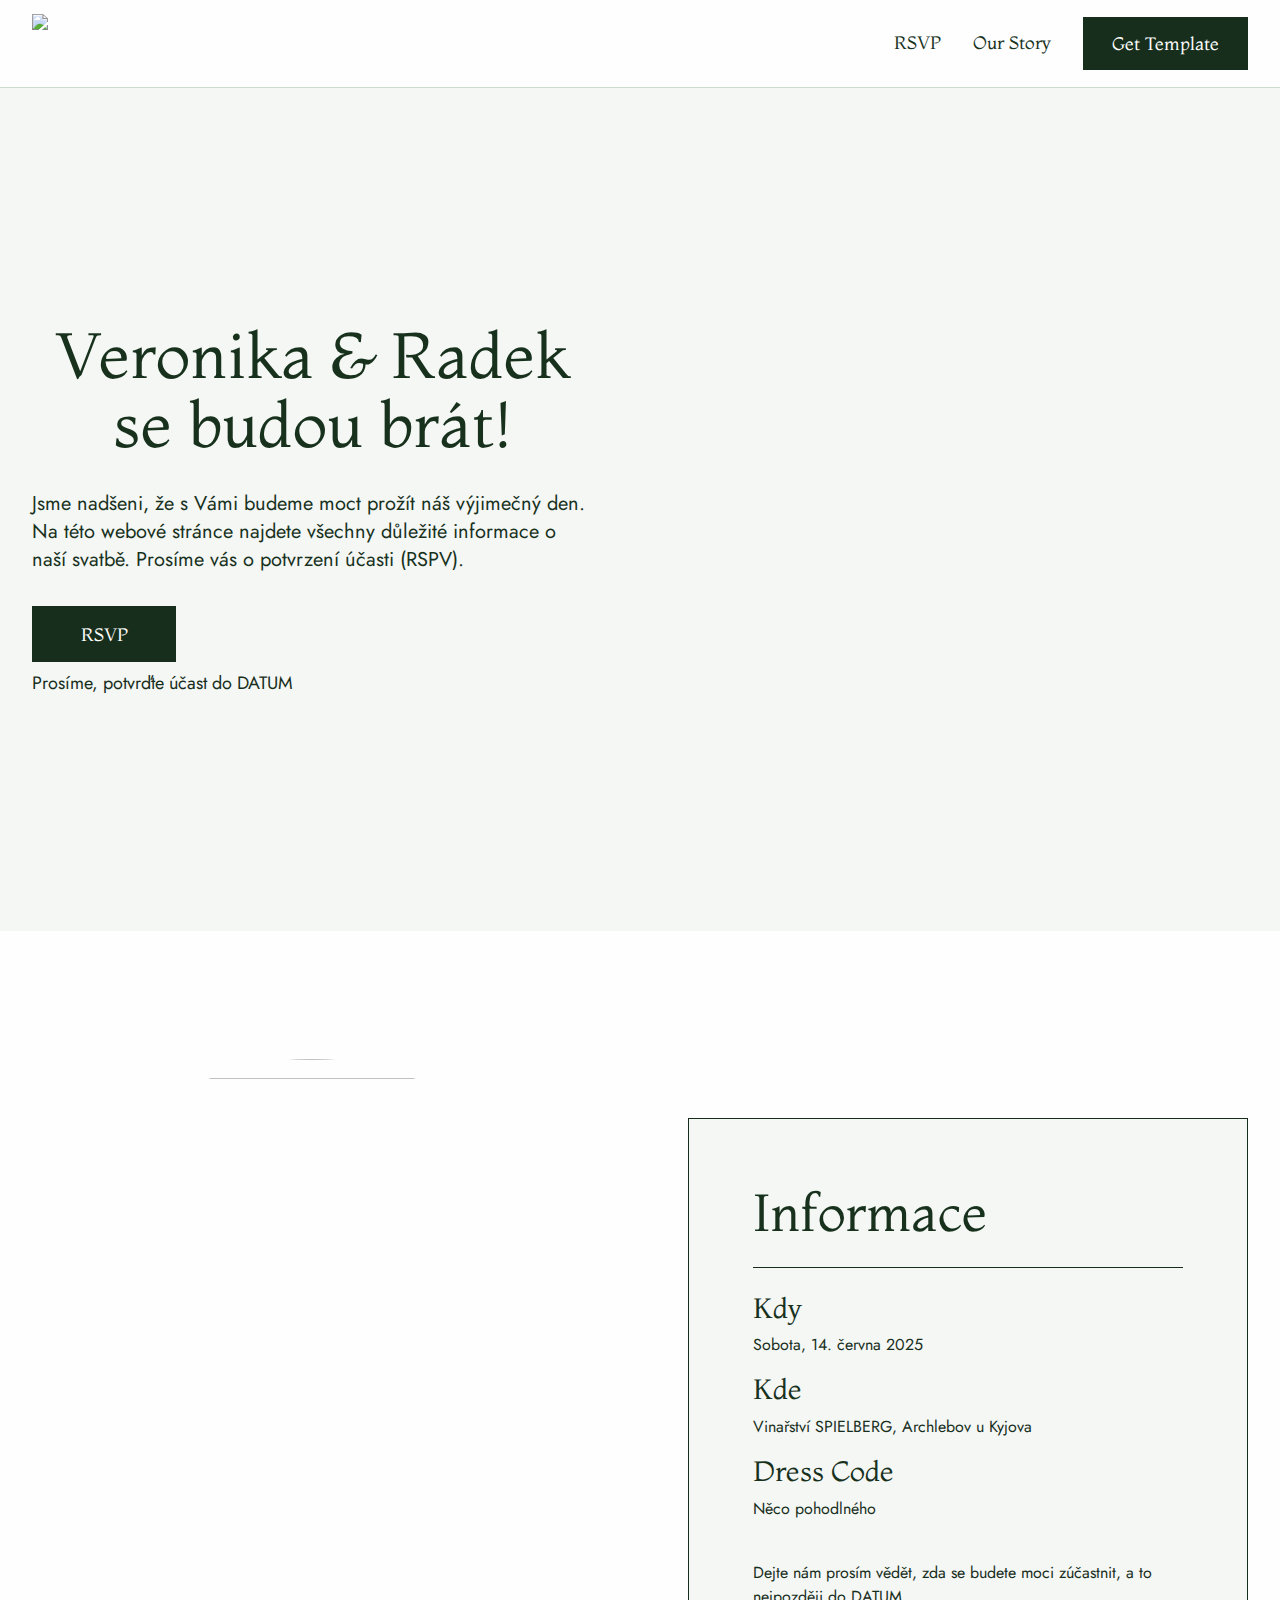
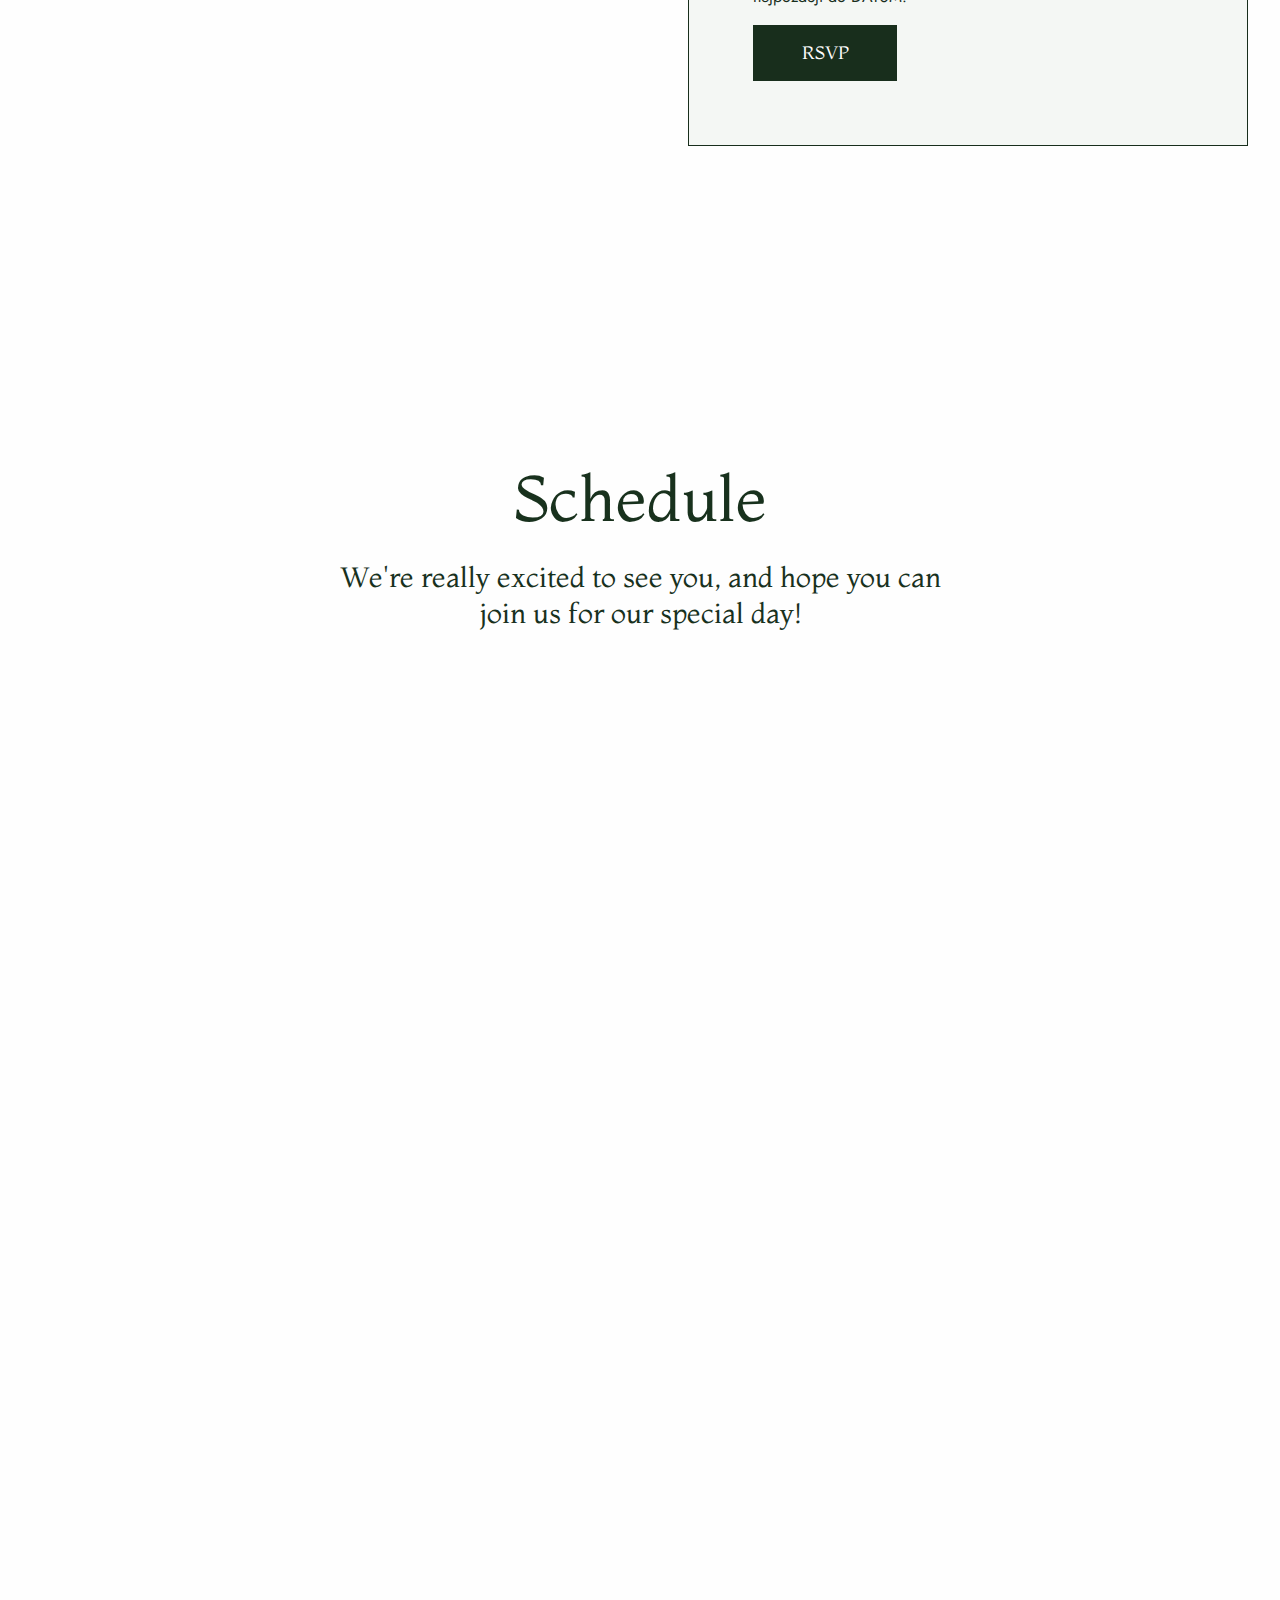
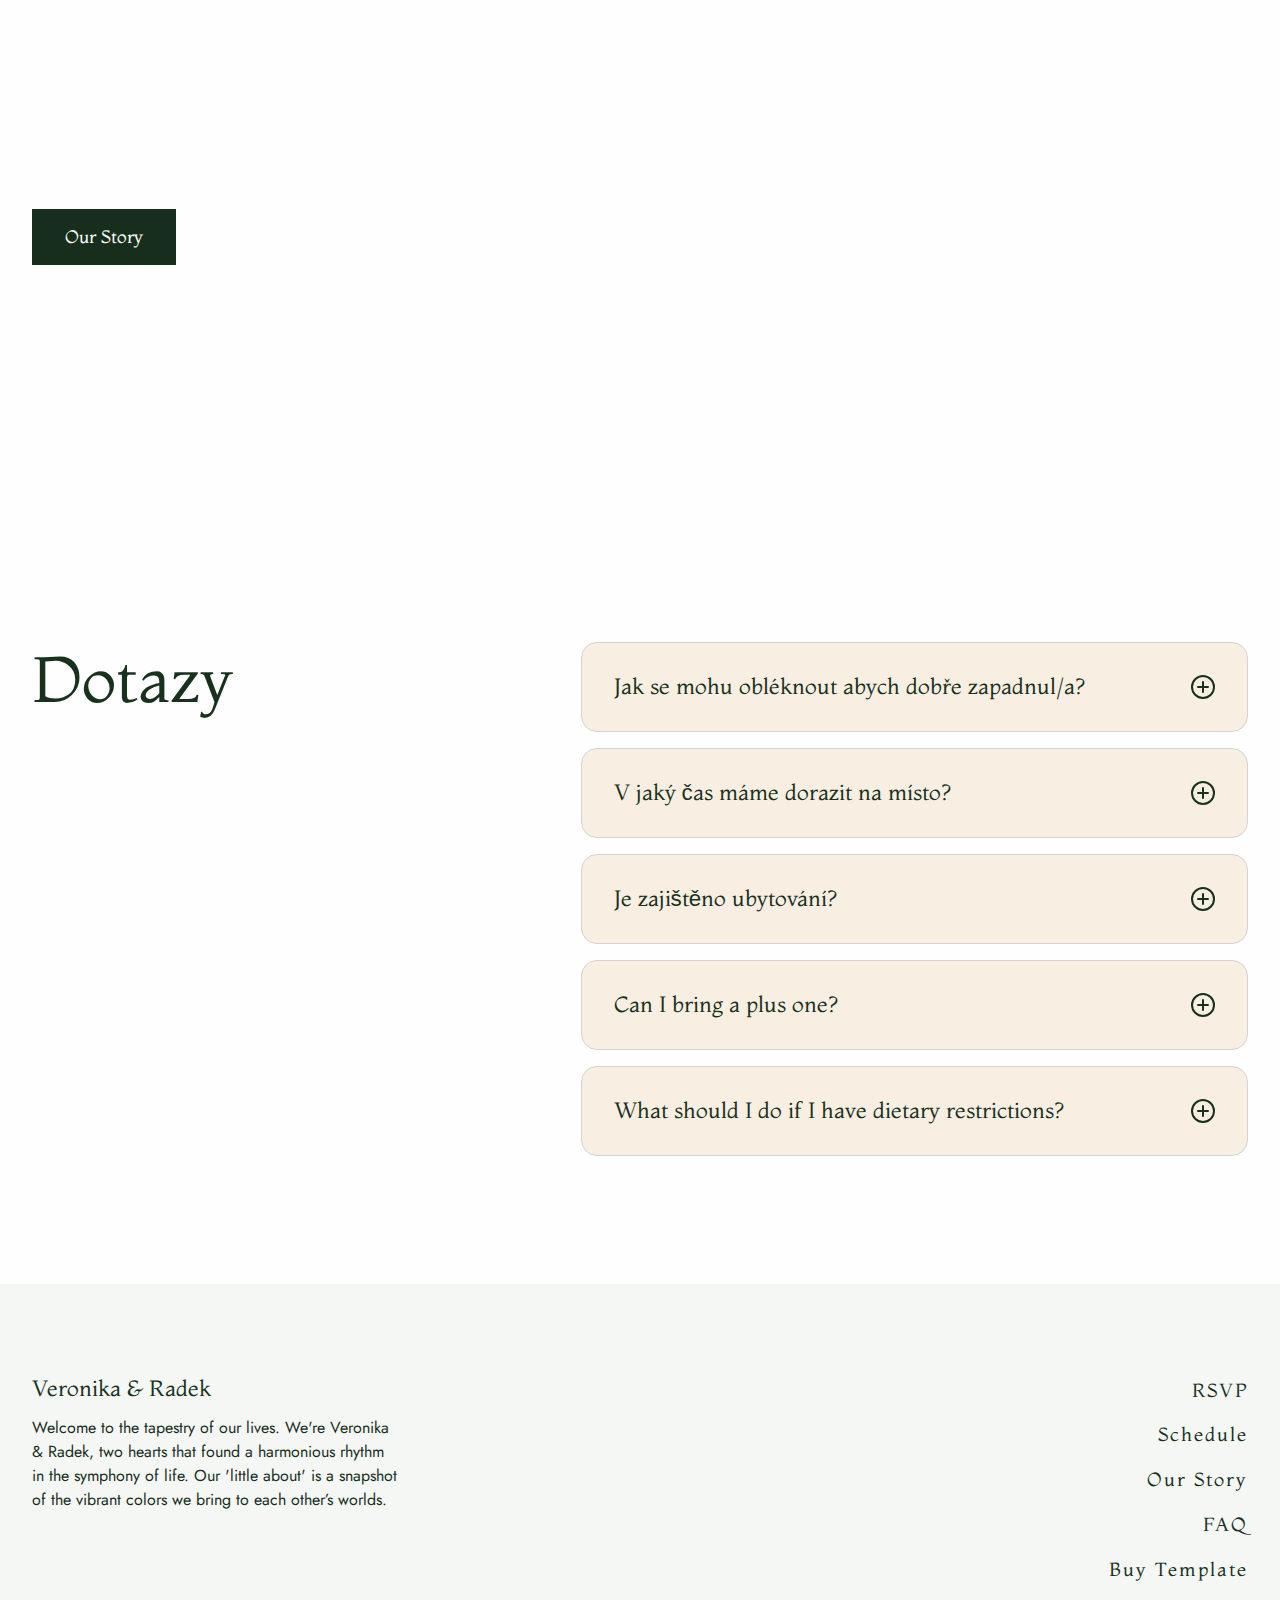
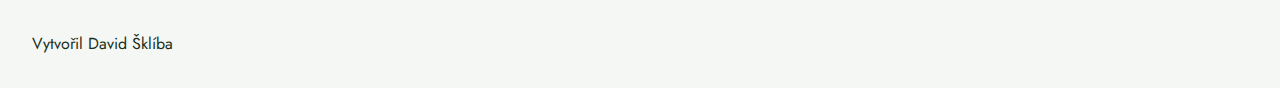
==== commit 3c771500: "Saving intermediate progress" ====
--- a/index.html
+++ b/index.html
@@ -3,7 +3,7 @@
     
 <head>
     <meta charset="utf-8"/>
-    <title>Svatba Veroniky a Radka</title>
+    <title>Svatba Veroniky &amp; Radka</title>
 
     <meta property="og:title" content="Svatba Veroniky a Radka"/>
     <meta property="og:type" content="website"/>
@@ -11,10 +11,13 @@
     <meta content="width=device-width, initial-scale=1" name="viewport"/>
 
     <link rel="stylesheet" type="text/css" href="style.css"/>
+    <link rel="stylesheet" href="https://unpkg.com/leaflet@1.9.3/dist/leaflet.css" integrity="sha256-kLaT2GOSpHechhsozzB+flnD+zUyjE2LlfWPgU04xyI=" crossorigin=""/>
+
     <link href="https://fonts.googleapis.com" rel="preconnect"/>
     <link href="https://fonts.gstatic.com" rel="preconnect" crossorigin="anonymous"/>
     
     <script src="javascript.js" type="text/javascript"></script>
+    <script src="https://unpkg.com/leaflet@1.9.3/dist/leaflet.js" integrity="sha256-WBkoXOwTeyKclOHuWtc+i2uENFpDZ9YPdf5Hf+D7ewM=" crossorigin=""></script>
     <script type="text/javascript">WebFont.load({  google: {    families: ["Jost:regular,500,600,700,italic,500italic,600italic","Montaga:regular"]  }});</script>
     <script type="text/javascript">!function(o,c){var n=c.documentElement,t=" w-mod-";n.className+=t+"js",("ontouchstart"in o||o.DocumentTouch&&c instanceof DocumentTouch)&&(n.className+=t+"touch")}(window,document);</script>
 </head>
@@ -28,18 +31,270 @@
             <div class="nav-menu-button w-nav-button">
                 <div class="navha-hamburger-button w-hidden-main">
                     <img src="https://cdn.prod.website-files.com/66e9283b0d4336770ecbaa0f/66e9283b0d4336770ecbaa4a_Hamburger%20icon.svg" loading="lazy" alt="" class="nav-hamburger-icon"/>
-                    <img src="https://cdn.prod.website-files.com/66e9283b0d4336770ecbaa0f/66e9283b0d4336770ecbaa51_close.svg" loading="lazy" alt="" class="nav-close-icon"/></div>
-                </div>
+                    <img src="https://cdn.prod.website-files.com/66e9283b0d4336770ecbaa0f/66e9283b0d4336770ecbaa51_close.svg" loading="lazy" alt="" class="nav-close-icon"/>
+                </div>
+            </div>
                 
-                <nav role="navigation" class="nav-links-conatiner w-nav-menu">
-                    <div class="nav-inner-container">
-                        <a href="rsvp" class="nav-link">RSVP</a>
-                        <a href="our-story" class="nav-link">Our Story</a>
-                    </div>
-                    <div class="nav-cta-button-conatiner">
-                        <a href="https://try.webflow.com/Elegant-Union" target="_blank" class="primary-button primary-button-slim w-button">Get Template</a>
-                    </div>
-                </nav>
-            </div>
-        </div>
-        <section class="hero"><div class="w-layout-blockcontainer container w-container"><div class="w-layout-grid hero-grid"><div class="hero-text-wrapper"><h1 class="heading-h1">Amanda &amp; Johnathan Are Getting Married!</h1><div class="paragraph-20">We are so excited to celebrate our special day with all of our favorite people. This website is your go-to resource for all the details about our wedding and the best place to RSVP.</div><div class="div-block"><a href="rsvp" class="primary-button w-button">RSVP</a><div class="paragraph-18">Please RSVP by January 1st</div></div></div><div id="w-node-_1e57368d-06ed-f5af-83d9-f44028294b71-0ecbaa10" class="hero-image-wrapper"><div class="hero-image-inner-wrapper"><img src="https://cdn.prod.website-files.com/66e9283b0d4336770ecbaa0f/66e9283b0d4336770ecbab60_sea%202.webp" loading="lazy" sizes="(max-width: 479px) 80vw, (max-width: 767px) 92vw, 94vw" srcset="https://cdn.prod.website-files.com/66e9283b0d4336770ecbaa0f/66e9283b0d4336770ecbab60_sea%202.webp 500w, https://cdn.prod.website-files.com/66e9283b0d4336770ecbaa0f/66e9283b0d4336770ecbab60_sea%202.webp 800w, https://cdn.prod.website-files.com/66e9283b0d4336770ecbaa0f/66e9283b0d4336770ecbab60_sea%202.webp 1024w" alt="" class="hero-image"/></div></div></div></div></section><section id="RSVP" data-w-id="bc687115-7eb7-546e-e05a-4ac276797b84" class="section"><div class="w-layout-blockcontainer container w-container"><div class="w-layout-grid rsvp-grid"><div class="rsvp-image-wrapper"><div class="rsvp-image-inner-wrapper"><img src="https://cdn.prod.website-files.com/66e9283b0d4336770ecbaa0f/66e9283b0d4336770ecbab6e_nadine-rupprecht-EH8QHTF8FzY-unsplash.webp" loading="lazy" data-w-id="6968ddf3-047a-54f0-c8ea-aa8fc86a4698" sizes="(max-width: 479px) 68vw, (max-width: 767px) 92vw, 94vw" alt="" srcset="https://cdn.prod.website-files.com/66e9283b0d4336770ecbaa0f/66e9283b0d4336770ecbab6e_nadine-rupprecht-EH8QHTF8FzY-unsplash.webp 500w, https://cdn.prod.website-files.com/66e9283b0d4336770ecbaa0f/66e9283b0d4336770ecbab6e_nadine-rupprecht-EH8QHTF8FzY-unsplash.webp 640w" class="rsvp-image"/></div></div><div id="w-node-_6968ddf3-047a-54f0-c8ea-aa8fc86a4699-0ecbaa10" class="rsvp-text-container"><div class="rsvp-title-container"><h2 class="heading-h3">RSVP &amp; Info</h2><div class="paragraph-20">We&#x27;re really excited to see you, and hope you can join us for our special day!</div></div><div class="rsvp-line"></div><div class="rsvp-details-container"><div class="text-points-container"><h3 class="heading-h4">When</h3><div class="paragraph-16">Monday, June 8, 2024 <br/>5:30 PM - 12:30 PM</div></div><div class="text-points-container"><h3 class="heading-h4">Where</h3><div class="paragraph-16">The Venue @ Park Hotel122 Broadway, Los Angeles, California</div></div><div class="text-points-container"><h3 class="heading-h4">Dress Code</h3><div class="paragraph-16">Formal Attire</div></div><div class="text-points-container"><div class="paragraph-16">Please let us know if you&#x27;ll be able to make it no later than January 1st 2025</div></div><a href="rsvp" class="primary-button w-button">RSVP</a></div></div></div></div></section><section id="Schedule" class="section"><div class="w-layout-blockcontainer container w-container"><div class="center-heading-wrapper"><h2 id="w-node-_2057b5cf-b466-c5f7-c8a7-e71bd1d2c4a5-0ecbaa10" class="heading-h2 margin-bottom-24">Schedule</h2><div class="paragraph-32">We&#x27;re really excited to see you, and hope you can join us for our special day!</div></div><div class="w-layout-grid _4-column-grid"><div id="w-node-_49c5d846-de8d-1430-2b99-dd1ebd61407d-0ecbaa10" data-w-id="49c5d846-de8d-1430-2b99-dd1ebd61407d" style="-webkit-transform:translate3d(0, 2rem, 0) scale3d(1, 1, 1) rotateX(0) rotateY(0) rotateZ(0) skew(0, 0);-moz-transform:translate3d(0, 2rem, 0) scale3d(1, 1, 1) rotateX(0) rotateY(0) rotateZ(0) skew(0, 0);-ms-transform:translate3d(0, 2rem, 0) scale3d(1, 1, 1) rotateX(0) rotateY(0) rotateZ(0) skew(0, 0);transform:translate3d(0, 2rem, 0) scale3d(1, 1, 1) rotateX(0) rotateY(0) rotateZ(0) skew(0, 0);opacity:0" class="schedule-card"><div data-w-id="67cb58cd-2428-2832-6bd9-3a9e109b5acc" class="schedule-image-wrapper"><img src="https://cdn.prod.website-files.com/66e9283b0d4336770ecbaa0f/66e9283b0d4336770ecbaabf_Church.webp" loading="lazy" sizes="(max-width: 479px) 90vw, (max-width: 767px) 93vw, 94vw" srcset="https://cdn.prod.website-files.com/66e9283b0d4336770ecbaa0f/66e9283b0d4336770ecbaabf_Church.webp 500w, https://cdn.prod.website-files.com/66e9283b0d4336770ecbaa0f/66e9283b0d4336770ecbaabf_Church.webp 512w" alt="" class="schedule-image"/></div><h2 class="schedule-title margin-bottom-4">Wedding Ceremony</h2><div class="paragraph-20 margin-bottom-16">5:00 PM</div><div class="paragraph-16">We exchange our vows and tie the knot amidst the beauty of St Marry’s Church</div></div><div id="w-node-_9957d4a0-3141-e299-0a91-50294e805eb7-0ecbaa10" data-w-id="9957d4a0-3141-e299-0a91-50294e805eb7" style="-webkit-transform:translate3d(0, 2rem, 0) scale3d(1, 1, 1) rotateX(0) rotateY(0) rotateZ(0) skew(0, 0);-moz-transform:translate3d(0, 2rem, 0) scale3d(1, 1, 1) rotateX(0) rotateY(0) rotateZ(0) skew(0, 0);-ms-transform:translate3d(0, 2rem, 0) scale3d(1, 1, 1) rotateX(0) rotateY(0) rotateZ(0) skew(0, 0);transform:translate3d(0, 2rem, 0) scale3d(1, 1, 1) rotateX(0) rotateY(0) rotateZ(0) skew(0, 0);opacity:0" class="schedule-card"><div class="schedule-image-wrapper"><img src="https://cdn.prod.website-files.com/66e9283b0d4336770ecbaa0f/66e9283b0d4336770ecbaac3_Food.webp" loading="lazy" sizes="(max-width: 479px) 90vw, (max-width: 767px) 93vw, 94vw" srcset="https://cdn.prod.website-files.com/66e9283b0d4336770ecbaa0f/66e9283b0d4336770ecbaac3_Food.webp 500w, https://cdn.prod.website-files.com/66e9283b0d4336770ecbaa0f/66e9283b0d4336770ecbaac3_Food.webp 512w" alt="" class="schedule-image"/></div><h2 class="schedule-title margin-bottom-4">Appetizers &amp; Drinks</h2><div class="paragraph-20 margin-bottom-16">6:00 PM</div><div class="paragraph-16">Mingle over appetizers and refreshing drinks, setting the tone for an evening of celebration.</div></div><div id="w-node-a966ee84-af06-6ae5-9b04-f15dc5c17734-0ecbaa10" data-w-id="a966ee84-af06-6ae5-9b04-f15dc5c17734" style="-webkit-transform:translate3d(0, 2rem, 0) scale3d(1, 1, 1) rotateX(0) rotateY(0) rotateZ(0) skew(0, 0);-moz-transform:translate3d(0, 2rem, 0) scale3d(1, 1, 1) rotateX(0) rotateY(0) rotateZ(0) skew(0, 0);-ms-transform:translate3d(0, 2rem, 0) scale3d(1, 1, 1) rotateX(0) rotateY(0) rotateZ(0) skew(0, 0);transform:translate3d(0, 2rem, 0) scale3d(1, 1, 1) rotateX(0) rotateY(0) rotateZ(0) skew(0, 0);opacity:0" class="schedule-card"><div class="schedule-image-wrapper"><img src="https://cdn.prod.website-files.com/66e9283b0d4336770ecbaa0f/66e9283b0d4336770ecbaac0_Dinner%20Table.webp" loading="lazy" sizes="(max-width: 479px) 90vw, (max-width: 767px) 93vw, 94vw" srcset="https://cdn.prod.website-files.com/66e9283b0d4336770ecbaa0f/66e9283b0d4336770ecbaac0_Dinner%20Table.webp 500w, https://cdn.prod.website-files.com/66e9283b0d4336770ecbaa0f/66e9283b0d4336770ecbaac0_Dinner%20Table.webp 512w" alt="" class="schedule-image"/></div><h2 class="schedule-title margin-bottom-4">Dinner Service</h2><div class="paragraph-20 margin-bottom-16">7:00 PM</div><div class="paragraph-16">A gourmet dinner service offering a culinary journey, tailored to indulge the senses and honor the occasion.</div></div><div id="w-node-c0d38e31-0859-636d-54db-e5940384418c-0ecbaa10" data-w-id="c0d38e31-0859-636d-54db-e5940384418c" style="-webkit-transform:translate3d(0, 2rem, 0) scale3d(1, 1, 1) rotateX(0) rotateY(0) rotateZ(0) skew(0, 0);-moz-transform:translate3d(0, 2rem, 0) scale3d(1, 1, 1) rotateX(0) rotateY(0) rotateZ(0) skew(0, 0);-ms-transform:translate3d(0, 2rem, 0) scale3d(1, 1, 1) rotateX(0) rotateY(0) rotateZ(0) skew(0, 0);transform:translate3d(0, 2rem, 0) scale3d(1, 1, 1) rotateX(0) rotateY(0) rotateZ(0) skew(0, 0);opacity:0" class="schedule-card"><div class="schedule-image-wrapper"><img src="https://cdn.prod.website-files.com/66e9283b0d4336770ecbaa0f/66e9283b0d4336770ecbaac4_Guests%20Dancing.webp" loading="lazy" sizes="(max-width: 479px) 90vw, (max-width: 767px) 93vw, 94vw" srcset="https://cdn.prod.website-files.com/66e9283b0d4336770ecbaa0f/66e9283b0d4336770ecbaac4_Guests%20Dancing.webp 500w, https://cdn.prod.website-files.com/66e9283b0d4336770ecbaa0f/66e9283b0d4336770ecbaac4_Guests%20Dancing.webp 512w" alt="" class="schedule-image"/></div><h2 class="schedule-title margin-bottom-4">Dance Party</h2><div class="paragraph-20 margin-bottom-16">8:00 PM - 12:30 AM</div><div class="paragraph-16">Following the first dance we invite everyone to celebrate our love and joy through music and dance!</div></div></div></div></section><section id="Schedule" class="section"><div class="w-layout-blockcontainer container container-polaroids w-container"><div class="w-layout-grid grid-2"><div id="w-node-_4731dcd9-7645-8121-b58b-70545f4b8bf2-0ecbaa10" class="our-journey-text-wrapper"><p scrub-each-word="" text-split="" data-w-id="b6eb455d-cd94-6f4a-9fab-e80b376103d8" style="-webkit-transform:translate3d(0, 2rem, 0) scale3d(1, 1, 1) rotateX(0) rotateY(0) rotateZ(0) skew(0, 0);-moz-transform:translate3d(0, 2rem, 0) scale3d(1, 1, 1) rotateX(0) rotateY(0) rotateZ(0) skew(0, 0);-ms-transform:translate3d(0, 2rem, 0) scale3d(1, 1, 1) rotateX(0) rotateY(0) rotateZ(0) skew(0, 0);transform:translate3d(0, 2rem, 0) scale3d(1, 1, 1) rotateX(0) rotateY(0) rotateZ(0) skew(0, 0);opacity:0" class="our-story-quote-heading">Discover Our Journey From Chance Encounter to True Love.</p><a href="our-story" class="primary-button w-button">Our Story</a></div><div class="w-layout-grid polaroids-grid"><div class="polaroid-photo-wrapper"><img class="polaroid-photo" src="https://cdn.prod.website-files.com/66e9283b0d4336770ecbaa0f/66e9283b0d4336770ecbab5f_docks.webp" alt="" style="-webkit-transform:translate3d(0, 1rem, 0) scale3d(1, 1, 1) rotateX(0) rotateY(0) rotateZ(0) skew(0, 0);-moz-transform:translate3d(0, 1rem, 0) scale3d(1, 1, 1) rotateX(0) rotateY(0) rotateZ(0) skew(0, 0);-ms-transform:translate3d(0, 1rem, 0) scale3d(1, 1, 1) rotateX(0) rotateY(0) rotateZ(0) skew(0, 0);transform:translate3d(0, 1rem, 0) scale3d(1, 1, 1) rotateX(0) rotateY(0) rotateZ(0) skew(0, 0);opacity:0" sizes="(max-width: 479px) 90vw, (max-width: 767px) 93vw, 94vw" data-w-id="dd217ad2-1eaa-a304-43ff-e46bd444fb32" loading="lazy" srcset="https://cdn.prod.website-files.com/66e9283b0d4336770ecbaa0f/66e9283b0d4336770ecbab5f_docks.webp 500w, https://cdn.prod.website-files.com/66e9283b0d4336770ecbaa0f/66e9283b0d4336770ecbab5f_docks.webp 800w, https://cdn.prod.website-files.com/66e9283b0d4336770ecbaa0f/66e9283b0d4336770ecbab5f_docks.webp 1024w"/></div><div class="polaroid-photo-wrapper"><img class="polaroid-photo" src="https://cdn.prod.website-files.com/66e9283b0d4336770ecbaa0f/66e9283b0d4336770ecbab61_helena-lopes-ueMLnIwlrlE-unsplash.webp" alt="" style="-webkit-transform:translate3d(0, 1rem, 0) scale3d(1, 1, 1) rotateX(0) rotateY(0) rotateZ(0) skew(0, 0);-moz-transform:translate3d(0, 1rem, 0) scale3d(1, 1, 1) rotateX(0) rotateY(0) rotateZ(0) skew(0, 0);-ms-transform:translate3d(0, 1rem, 0) scale3d(1, 1, 1) rotateX(0) rotateY(0) rotateZ(0) skew(0, 0);transform:translate3d(0, 1rem, 0) scale3d(1, 1, 1) rotateX(0) rotateY(0) rotateZ(0) skew(0, 0);opacity:0" sizes="(max-width: 479px) 90vw, (max-width: 767px) 93vw, 94vw" data-w-id="77121778-367b-bb90-bbbf-735ebf1b811c" loading="lazy" srcset="https://cdn.prod.website-files.com/66e9283b0d4336770ecbaa0f/66e9283b0d4336770ecbab61_helena-lopes-ueMLnIwlrlE-unsplash.webp 500w, https://cdn.prod.website-files.com/66e9283b0d4336770ecbaa0f/66e9283b0d4336770ecbab61_helena-lopes-ueMLnIwlrlE-unsplash.webp 640w"/></div><div class="polaroid-photo-wrapper"><img class="polaroid-photo" src="https://cdn.prod.website-files.com/66e9283b0d4336770ecbaa0f/66e9283b0d4336770ecbab44_coffee%20shop.webp" alt="" style="-webkit-transform:translate3d(0, 1rem, 0) scale3d(1, 1, 1) rotateX(0) rotateY(0) rotateZ(0) skew(0, 0);-moz-transform:translate3d(0, 1rem, 0) scale3d(1, 1, 1) rotateX(0) rotateY(0) rotateZ(0) skew(0, 0);-ms-transform:translate3d(0, 1rem, 0) scale3d(1, 1, 1) rotateX(0) rotateY(0) rotateZ(0) skew(0, 0);transform:translate3d(0, 1rem, 0) scale3d(1, 1, 1) rotateX(0) rotateY(0) rotateZ(0) skew(0, 0);opacity:0" sizes="(max-width: 479px) 90vw, (max-width: 767px) 93vw, 94vw" data-w-id="b5058df2-6cb6-6fdc-0c7e-81e70e0702e0" loading="lazy" srcset="https://cdn.prod.website-files.com/66e9283b0d4336770ecbaa0f/66e9283b0d4336770ecbab44_coffee%20shop.webp 500w, https://cdn.prod.website-files.com/66e9283b0d4336770ecbaa0f/66e9283b0d4336770ecbab44_coffee%20shop.webp 800w, https://cdn.prod.website-files.com/66e9283b0d4336770ecbaa0f/66e9283b0d4336770ecbab44_coffee%20shop.webp 1024w"/></div><div id="w-node-a15f6840-c6c9-967b-6567-9dd51080c4a0-0ecbaa10" class="polaroid-photo-wrapper"><img class="polaroid-photo" src="https://cdn.prod.website-files.com/66e9283b0d4336770ecbaa0f/66e9283b0d4336770ecbab68_neom-Nowd8MgUK8A-unsplash.webp" alt="" style="-webkit-transform:translate3d(0, 1rem, 0) scale3d(1, 1, 1) rotateX(0) rotateY(0) rotateZ(0) skew(0, 0);-moz-transform:translate3d(0, 1rem, 0) scale3d(1, 1, 1) rotateX(0) rotateY(0) rotateZ(0) skew(0, 0);-ms-transform:translate3d(0, 1rem, 0) scale3d(1, 1, 1) rotateX(0) rotateY(0) rotateZ(0) skew(0, 0);transform:translate3d(0, 1rem, 0) scale3d(1, 1, 1) rotateX(0) rotateY(0) rotateZ(0) skew(0, 0);opacity:0" sizes="(max-width: 479px) 90vw, (max-width: 767px) 93vw, 94vw" data-w-id="a15f6840-c6c9-967b-6567-9dd51080c4a1" loading="lazy" srcset="https://cdn.prod.website-files.com/66e9283b0d4336770ecbaa0f/66e9283b0d4336770ecbab68_neom-Nowd8MgUK8A-unsplash.webp 500w, https://cdn.prod.website-files.com/66e9283b0d4336770ecbaa0f/66e9283b0d4336770ecbab68_neom-Nowd8MgUK8A-unsplash.webp 640w"/></div><div id="w-node-_63bd816e-1bd6-5131-2a56-20552e440dea-0ecbaa10" class="polaroid-photo-wrapper"><img class="polaroid-photo" src="https://cdn.prod.website-files.com/66e9283b0d4336770ecbaa0f/66e9283b0d4336770ecbab6e_nadine-rupprecht-EH8QHTF8FzY-unsplash.webp" alt="" style="-webkit-transform:translate3d(0, 1rem, 0) scale3d(1, 1, 1) rotateX(0) rotateY(0) rotateZ(0) skew(0, 0);-moz-transform:translate3d(0, 1rem, 0) scale3d(1, 1, 1) rotateX(0) rotateY(0) rotateZ(0) skew(0, 0);-ms-transform:translate3d(0, 1rem, 0) scale3d(1, 1, 1) rotateX(0) rotateY(0) rotateZ(0) skew(0, 0);transform:translate3d(0, 1rem, 0) scale3d(1, 1, 1) rotateX(0) rotateY(0) rotateZ(0) skew(0, 0);opacity:0" sizes="(max-width: 479px) 90vw, (max-width: 767px) 93vw, 94vw" data-w-id="63bd816e-1bd6-5131-2a56-20552e440deb" loading="lazy" srcset="https://cdn.prod.website-files.com/66e9283b0d4336770ecbaa0f/66e9283b0d4336770ecbab6e_nadine-rupprecht-EH8QHTF8FzY-unsplash.webp 500w, https://cdn.prod.website-files.com/66e9283b0d4336770ecbaa0f/66e9283b0d4336770ecbab6e_nadine-rupprecht-EH8QHTF8FzY-unsplash.webp 640w"/></div><div class="polaroid-photo-wrapper"><img class="polaroid-photo" src="https://cdn.prod.website-files.com/66e9283b0d4336770ecbaa0f/66e9283b0d4336770ecbab60_sea%202.webp" alt="" style="-webkit-transform:translate3d(0, 1rem, 0) scale3d(1, 1, 1) rotateX(0) rotateY(0) rotateZ(0) skew(0, 0);-moz-transform:translate3d(0, 1rem, 0) scale3d(1, 1, 1) rotateX(0) rotateY(0) rotateZ(0) skew(0, 0);-ms-transform:translate3d(0, 1rem, 0) scale3d(1, 1, 1) rotateX(0) rotateY(0) rotateZ(0) skew(0, 0);transform:translate3d(0, 1rem, 0) scale3d(1, 1, 1) rotateX(0) rotateY(0) rotateZ(0) skew(0, 0);opacity:0" sizes="(max-width: 479px) 90vw, (max-width: 767px) 93vw, 94vw" data-w-id="d43017d6-6717-6c4e-4dd7-6b62c50d40d8" loading="lazy" srcset="https://cdn.prod.website-files.com/66e9283b0d4336770ecbaa0f/66e9283b0d4336770ecbab60_sea%202.webp 500w, https://cdn.prod.website-files.com/66e9283b0d4336770ecbaa0f/66e9283b0d4336770ecbab60_sea%202.webp 800w, https://cdn.prod.website-files.com/66e9283b0d4336770ecbaa0f/66e9283b0d4336770ecbab60_sea%202.webp 1024w"/></div></div></div></div></section><section id="FAQ" class="section"><div class="w-layout-blockcontainer container w-container"><div class="w-layout-grid faq-component"><div class="faq-text-container"><h2 class="heading-h2 margin-bottom-16">FAQ</h2></div><div class="w-layout-grid faq-list-grid"><div style="background-color:rgb(248,239,226)" class="faq-accordion"><div data-w-id="f2c8fc8c-6fdb-4ee4-ef9f-26c012071b6f" class="faq-question"><div class="faq-heading">What is the dress code for the wedding?</div><div class="faq-icon-wrapper"><div class="accordion-icon"><div class="accordion-horizontal-line"></div><div class="accordion-vertical-line"></div></div></div></div><div style="width:100%;height:0px" class="faq-answer"><div class="faq-text-max-container"><div class="paragraph-18">Please join us in semi-formal attire that reflects the elegance and joy of the occasion. Feel free to add a touch of burnt orange to honor our wedding theme.</div></div><div class="spacer-medium"></div></div></div><div style="background-color:rgb(248,239,226)" class="faq-accordion"><div data-w-id="f2c8fc8c-6fdb-4ee4-ef9f-26c012071b7c" class="faq-question"><div class="faq-heading">What time should guests arrive at the venue?</div><div class="faq-icon-wrapper"><div class="accordion-icon"><div class="accordion-horizontal-line"></div><div class="accordion-vertical-line"></div></div></div></div><div style="width:100%;height:0px" class="faq-answer"><div class="faq-text-max-container"><div class="paragraph-18">We recommend arriving 30 minutes prior to the ceremony start time to allow for seating and to soak in the beautiful venue.</div></div><div class="spacer-medium"></div></div></div><div style="background-color:rgb(248,239,226)" class="faq-accordion"><div data-w-id="f2c8fc8c-6fdb-4ee4-ef9f-26c012071b89" class="faq-question"><div class="faq-heading">Is there parking available at the venue?</div><div class="faq-icon-wrapper"><div class="accordion-icon"><div class="accordion-horizontal-line"></div><div class="accordion-vertical-line"></div></div></div></div><div style="width:100%;height:0px" class="faq-answer"><div class="faq-text-max-container"><div class="paragraph-18">Yes, complimentary parking is available on-site. Signage and attendants will guide you upon arrival.</div></div><div class="spacer-medium"></div></div></div><div style="background-color:rgb(248,239,226)" class="faq-accordion"><div data-w-id="f2c8fc8c-6fdb-4ee4-ef9f-26c012071b96" class="faq-question"><div class="faq-heading">Can I bring a plus one?</div><div class="faq-icon-wrapper"><div class="accordion-icon"><div class="accordion-horizontal-line"></div><div class="accordion-vertical-line"></div></div></div></div><div style="width:100%;height:0px" class="faq-answer"><div class="faq-text-max-container"><div class="paragraph-18">Due to venue capacity, we kindly ask that you adhere to the names listed on your invitation. Please contact us directly for any special considerations.</div></div><div class="spacer-medium"></div></div></div><div style="background-color:rgb(248,239,226)" class="faq-accordion"><div data-w-id="f2c8fc8c-6fdb-4ee4-ef9f-26c012071ba3" class="faq-question"><div class="faq-heading">What should I do if I have dietary restrictions?</div><div class="faq-icon-wrapper"><div class="accordion-icon"><div class="accordion-horizontal-line"></div><div class="accordion-vertical-line"></div></div></div></div><div style="width:100%;height:0px" class="faq-answer"><div class="faq-text-max-container"><div class="paragraph-18">Please indicate your dietary needs when you RSVP or reach out to us directly so we can accommodate your requirements.</div></div><div class="spacer-medium"></div></div></div></div></div></div></section><div class="section-footer"><div class="container"><div class="w-layout-grid footer-grid"><div class="footer-about-wrapper"><p class="footer-site-title">Amanda &amp; Jonathan</p><div class="footer-about-text-container"><p class="paragraph-16">Welcome to the tapestry of our lives. We&#x27;re Amanda &amp; Jonathan, two hearts that found a harmonious rhythm in the symphony of life. Our &#x27;little about&#x27; is a snapshot of the vibrant colors we bring to each other’s worlds.</p></div></div><div class="footer-text-wrapper"><a href="rsvp" class="footer-item-link">RSVP</a><a href="index.html#Schedule" class="footer-item-link">Schedule</a><a href="our-story" class="footer-item-link">Our Story</a><a href="index.html#FAQ" class="footer-item-link">FAQ</a><a href="index.html#" class="footer-item-link">Buy Template</a></div></div><div class="footer-bottom-links"><div class="w-layout-grid footer-bottom-links-grid"><a href="system/license" class="footer-bottom-link">Licenses</a><a href="system/style-guide" class="footer-bottom-link">Style Guide</a><a href="system/change-log" class="footer-bottom-link">Change Log</a><a href="system/change-log" class="footer-bottom-link">Instructions</a></div><div class="footer-copyright-wrapper"><p class="paragraph-16">Made by <a href="http://www.aaronrudyk.com" target="_blank">Aaron Rudyk</a></p><p class="paragraph-16">Powered by <a href="https://try.webflow.com/farmhouse" target="_blank">Webflow</a></p></div></div></div></div><script src="https://d3e54v103j8qbb.cloudfront.net/js/jquery-3.5.1.min.dc5e7f18c8.js?site=66e9283b0d4336770ecbaa0f" type="text/javascript" integrity="sha256-9/aliU8dGd2tb6OSsuzixeV4y/faTqgFtohetphbbj0=" crossorigin="anonymous"></script><script src="https://cdn.prod.website-files.com/66e9283b0d4336770ecbaa0f/js/webflow.ade57dd3f.js" type="text/javascript"></script></body></html>+            <nav role="navigation" class="nav-links-conatiner w-nav-menu">
+                <div class="nav-inner-container">
+                    <a href="rsvp" class="nav-link">RSVP</a>
+                    <a href="our-story" class="nav-link">Our Story</a>
+                </div>
+                <div class="nav-cta-button-conatiner">
+                    <a href="https://try.webflow.com/Elegant-Union" target="_blank" class="primary-button primary-button-slim w-button">Get Template</a>
+                </div>
+            </nav>
+        </div>
+    </div>
+    <section class="hero">
+        <div class="w-layout-blockcontainer container w-container">
+            <div class="w-layout-grid hero-grid">
+                <div class="hero-text-wrapper">
+                    <h1 class="heading-h1">Veronika &amp; Radek se budou brát!</h1>
+                    <div class="paragraph-20">Jsme nadšeni, že s Vámi budeme moct prožít náš výjimečný den. Na této webové stránce najdete všechny důležité informace o naší svatbě. Prosíme vás o potvrzení účasti (RSPV).</div>
+                    <div class="div-block">
+                        <a href="rsvp" class="primary-button w-button">RSVP</a>
+                        <div class="paragraph-18">Prosíme, potvrďte účast do DATUM</div>
+                    </div>
+                </div>
+                <div id="w-node-_1e57368d-06ed-f5af-83d9-f44028294b71-0ecbaa10" class="hero-image-wrapper">
+                    <div class="hero-image-inner-wrapper">
+                        <img src="https://cdn.prod.website-files.com/66e9283b0d4336770ecbaa0f/66e9283b0d4336770ecbab60_sea%202.webp" loading="lazy" sizes="(max-width: 479px) 80vw, (max-width: 767px) 92vw, 94vw" srcset="https://cdn.prod.website-files.com/66e9283b0d4336770ecbaa0f/66e9283b0d4336770ecbab60_sea%202.webp 500w, https://cdn.prod.website-files.com/66e9283b0d4336770ecbaa0f/66e9283b0d4336770ecbab60_sea%202.webp 800w, https://cdn.prod.website-files.com/66e9283b0d4336770ecbaa0f/66e9283b0d4336770ecbab60_sea%202.webp 1024w" alt="" class="hero-image"/>
+                    </div>
+                </div>
+            </div>
+        </div>
+    </section>
+    <section id="RSVP" data-w-id="bc687115-7eb7-546e-e05a-4ac276797b84" class="section">
+        <div class="w-layout-blockcontainer container w-container">
+            <div class="w-layout-grid rsvp-grid">
+                <div class="rsvp-image-wrapper">
+                    <div class="rsvp-image-inner-wrapper">
+                        <img src="https://cdn.prod.website-files.com/66e9283b0d4336770ecbaa0f/66e9283b0d4336770ecbab6e_nadine-rupprecht-EH8QHTF8FzY-unsplash.webp" loading="lazy" data-w-id="6968ddf3-047a-54f0-c8ea-aa8fc86a4698" sizes="(max-width: 479px) 68vw, (max-width: 767px) 92vw, 94vw" alt="" srcset="https://cdn.prod.website-files.com/66e9283b0d4336770ecbaa0f/66e9283b0d4336770ecbab6e_nadine-rupprecht-EH8QHTF8FzY-unsplash.webp 500w, https://cdn.prod.website-files.com/66e9283b0d4336770ecbaa0f/66e9283b0d4336770ecbab6e_nadine-rupprecht-EH8QHTF8FzY-unsplash.webp 640w" class="rsvp-image"/>
+                    </div>
+                </div>
+                <div id="w-node-_6968ddf3-047a-54f0-c8ea-aa8fc86a4699-0ecbaa10" class="rsvp-text-container">
+                    <div class="rsvp-title-container">
+                        <h2 class="heading-h3">Informace</h2>
+                    </div>
+                    <div class="rsvp-line"></div>
+                    <div class="rsvp-details-container">
+                        <div class="text-points-container">
+                            <h3 class="heading-h4">Kdy</h3>
+                            <div class="paragraph-16">Sobota, 14. června 2025 <br/></div>
+                        </div>
+                        <div class="text-points-container">
+                            <h3 class="heading-h4">Kde</h3>
+                            <div class="paragraph-16">Vinařství SPIELBERG, Archlebov u Kyjova</div>
+                        </div>
+                        <div class="text-points-container">
+                            <h3 class="heading-h4">Dress Code</h3>
+                            <div class="paragraph-16">Něco pohodlného</div>
+                        </div>
+                        <div class="text-points-container">
+                            <div class="paragraph-16"><br>Dejte nám prosím vědět, zda se budete moci zúčastnit, a to nejpozději do DATUM.</div>
+                        </div>
+                        <a href="rsvp" class="primary-button w-button">RSVP</a>
+                    </div>
+                </div>
+            </div>
+        </div>
+    </section>
+    <section id="Schedule" class="section">
+        <div class="w-layout-blockcontainer container w-container">
+            <div class="center-heading-wrapper">
+                <h2 id="w-node-_2057b5cf-b466-c5f7-c8a7-e71bd1d2c4a5-0ecbaa10" class="heading-h2 margin-bottom-24">Schedule</h2>
+                <div class="paragraph-32">We&#x27;re really excited to see you, and hope you can join us for our special day!</div>
+            </div>
+            <div class="w-layout-grid _4-column-grid">
+                <div id="w-node-_49c5d846-de8d-1430-2b99-dd1ebd61407d-0ecbaa10" data-w-id="49c5d846-de8d-1430-2b99-dd1ebd61407d" style="-webkit-transform:translate3d(0, 2rem, 0) scale3d(1, 1, 1) rotateX(0) rotateY(0) rotateZ(0) skew(0, 0);-moz-transform:translate3d(0, 2rem, 0) scale3d(1, 1, 1) rotateX(0) rotateY(0) rotateZ(0) skew(0, 0);-ms-transform:translate3d(0, 2rem, 0) scale3d(1, 1, 1) rotateX(0) rotateY(0) rotateZ(0) skew(0, 0);transform:translate3d(0, 2rem, 0) scale3d(1, 1, 1) rotateX(0) rotateY(0) rotateZ(0) skew(0, 0);opacity:0" class="schedule-card">
+                    <div data-w-id="67cb58cd-2428-2832-6bd9-3a9e109b5acc" class="schedule-image-wrapper">
+                        <img src="https://cdn.prod.website-files.com/66e9283b0d4336770ecbaa0f/66e9283b0d4336770ecbaabf_Church.webp" loading="lazy" sizes="(max-width: 479px) 90vw, (max-width: 767px) 93vw, 94vw" srcset="https://cdn.prod.website-files.com/66e9283b0d4336770ecbaa0f/66e9283b0d4336770ecbaabf_Church.webp 500w, https://cdn.prod.website-files.com/66e9283b0d4336770ecbaa0f/66e9283b0d4336770ecbaabf_Church.webp 512w" alt="" class="schedule-image"/>
+                    </div>
+                    <h2 class="schedule-title margin-bottom-4">Wedding Ceremony</h2>
+                    <div class="paragraph-20 margin-bottom-16">5:00 PM</div>
+                    <div class="paragraph-16">We exchange our vows and tie the knot amidst the beauty of St Marry’s Church</div>
+                </div>
+                <div id="w-node-_9957d4a0-3141-e299-0a91-50294e805eb7-0ecbaa10" data-w-id="9957d4a0-3141-e299-0a91-50294e805eb7" style="-webkit-transform:translate3d(0, 2rem, 0) scale3d(1, 1, 1) rotateX(0) rotateY(0) rotateZ(0) skew(0, 0);-moz-transform:translate3d(0, 2rem, 0) scale3d(1, 1, 1) rotateX(0) rotateY(0) rotateZ(0) skew(0, 0);-ms-transform:translate3d(0, 2rem, 0) scale3d(1, 1, 1) rotateX(0) rotateY(0) rotateZ(0) skew(0, 0);transform:translate3d(0, 2rem, 0) scale3d(1, 1, 1) rotateX(0) rotateY(0) rotateZ(0) skew(0, 0);opacity:0" class="schedule-card">
+                    <div class="schedule-image-wrapper">
+                        <img src="https://cdn.prod.website-files.com/66e9283b0d4336770ecbaa0f/66e9283b0d4336770ecbaac3_Food.webp" loading="lazy" sizes="(max-width: 479px) 90vw, (max-width: 767px) 93vw, 94vw" srcset="https://cdn.prod.website-files.com/66e9283b0d4336770ecbaa0f/66e9283b0d4336770ecbaac3_Food.webp 500w, https://cdn.prod.website-files.com/66e9283b0d4336770ecbaa0f/66e9283b0d4336770ecbaac3_Food.webp 512w" alt="" class="schedule-image"/>
+                    </div>
+                    <h2 class="schedule-title margin-bottom-4">Appetizers &amp; Drinks</h2>
+                    <div class="paragraph-20 margin-bottom-16">6:00 PM</div>
+                    <div class="paragraph-16">Mingle over appetizers and refreshing drinks, setting the tone for an evening of celebration.</div>
+                </div>
+                <div id="w-node-a966ee84-af06-6ae5-9b04-f15dc5c17734-0ecbaa10" data-w-id="a966ee84-af06-6ae5-9b04-f15dc5c17734" style="-webkit-transform:translate3d(0, 2rem, 0) scale3d(1, 1, 1) rotateX(0) rotateY(0) rotateZ(0) skew(0, 0);-moz-transform:translate3d(0, 2rem, 0) scale3d(1, 1, 1) rotateX(0) rotateY(0) rotateZ(0) skew(0, 0);-ms-transform:translate3d(0, 2rem, 0) scale3d(1, 1, 1) rotateX(0) rotateY(0) rotateZ(0) skew(0, 0);transform:translate3d(0, 2rem, 0) scale3d(1, 1, 1) rotateX(0) rotateY(0) rotateZ(0) skew(0, 0);opacity:0" class="schedule-card">
+                    <div class="schedule-image-wrapper">
+                        <img src="https://cdn.prod.website-files.com/66e9283b0d4336770ecbaa0f/66e9283b0d4336770ecbaac0_Dinner%20Table.webp" loading="lazy" sizes="(max-width: 479px) 90vw, (max-width: 767px) 93vw, 94vw" srcset="https://cdn.prod.website-files.com/66e9283b0d4336770ecbaa0f/66e9283b0d4336770ecbaac0_Dinner%20Table.webp 500w, https://cdn.prod.website-files.com/66e9283b0d4336770ecbaa0f/66e9283b0d4336770ecbaac0_Dinner%20Table.webp 512w" alt="" class="schedule-image"/>
+                    </div>
+                    <h2 class="schedule-title margin-bottom-4">Dinner Service</h2>
+                    <div class="paragraph-20 margin-bottom-16">7:00 PM</div>
+                    <div class="paragraph-16">A gourmet dinner service offering a culinary journey, tailored to indulge the senses and honor the occasion.</div>
+                </div>
+                <div id="w-node-c0d38e31-0859-636d-54db-e5940384418c-0ecbaa10" data-w-id="c0d38e31-0859-636d-54db-e5940384418c" style="-webkit-transform:translate3d(0, 2rem, 0) scale3d(1, 1, 1) rotateX(0) rotateY(0) rotateZ(0) skew(0, 0);-moz-transform:translate3d(0, 2rem, 0) scale3d(1, 1, 1) rotateX(0) rotateY(0) rotateZ(0) skew(0, 0);-ms-transform:translate3d(0, 2rem, 0) scale3d(1, 1, 1) rotateX(0) rotateY(0) rotateZ(0) skew(0, 0);transform:translate3d(0, 2rem, 0) scale3d(1, 1, 1) rotateX(0) rotateY(0) rotateZ(0) skew(0, 0);opacity:0" class="schedule-card">
+                    <div class="schedule-image-wrapper">
+                        <img src="https://cdn.prod.website-files.com/66e9283b0d4336770ecbaa0f/66e9283b0d4336770ecbaac4_Guests%20Dancing.webp" loading="lazy" sizes="(max-width: 479px) 90vw, (max-width: 767px) 93vw, 94vw" srcset="https://cdn.prod.website-files.com/66e9283b0d4336770ecbaa0f/66e9283b0d4336770ecbaac4_Guests%20Dancing.webp 500w, https://cdn.prod.website-files.com/66e9283b0d4336770ecbaa0f/66e9283b0d4336770ecbaac4_Guests%20Dancing.webp 512w" alt="" class="schedule-image"/>
+                    </div>
+                    <h2 class="schedule-title margin-bottom-4">Dance Party</h2>
+                    <div class="paragraph-20 margin-bottom-16">8:00 PM - 12:30 AM</div>
+                    <div class="paragraph-16">Following the first dance we invite everyone to celebrate our love and joy through music and dance!</div>
+                </div>
+            </div>
+        </div>
+    </section>
+    <section id="Schedule" class="section">
+        <div class="w-layout-blockcontainer container container-polaroids w-container">
+            <div class="w-layout-grid grid-2">
+                <div id="w-node-_4731dcd9-7645-8121-b58b-70545f4b8bf2-0ecbaa10" class="our-journey-text-wrapper">
+                    <p scrub-each-word="" text-split="" data-w-id="b6eb455d-cd94-6f4a-9fab-e80b376103d8" style="-webkit-transform:translate3d(0, 2rem, 0) scale3d(1, 1, 1) rotateX(0) rotateY(0) rotateZ(0) skew(0, 0);-moz-transform:translate3d(0, 2rem, 0) scale3d(1, 1, 1) rotateX(0) rotateY(0) rotateZ(0) skew(0, 0);-ms-transform:translate3d(0, 2rem, 0) scale3d(1, 1, 1) rotateX(0) rotateY(0) rotateZ(0) skew(0, 0);transform:translate3d(0, 2rem, 0) scale3d(1, 1, 1) rotateX(0) rotateY(0) rotateZ(0) skew(0, 0);opacity:0" class="our-story-quote-heading">Discover Our Journey From Chance Encounter to True Love.</p>
+                    <a href="our-story" class="primary-button w-button">Our Story</a>
+                </div>
+                <div class="w-layout-grid polaroids-grid">
+                    <div class="polaroid-photo-wrapper">
+                        <img class="polaroid-photo" src="https://cdn.prod.website-files.com/66e9283b0d4336770ecbaa0f/66e9283b0d4336770ecbab5f_docks.webp" alt="" style="-webkit-transform:translate3d(0, 1rem, 0) scale3d(1, 1, 1) rotateX(0) rotateY(0) rotateZ(0) skew(0, 0);-moz-transform:translate3d(0, 1rem, 0) scale3d(1, 1, 1) rotateX(0) rotateY(0) rotateZ(0) skew(0, 0);-ms-transform:translate3d(0, 1rem, 0) scale3d(1, 1, 1) rotateX(0) rotateY(0) rotateZ(0) skew(0, 0);transform:translate3d(0, 1rem, 0) scale3d(1, 1, 1) rotateX(0) rotateY(0) rotateZ(0) skew(0, 0);opacity:0" sizes="(max-width: 479px) 90vw, (max-width: 767px) 93vw, 94vw" data-w-id="dd217ad2-1eaa-a304-43ff-e46bd444fb32" loading="lazy" srcset="https://cdn.prod.website-files.com/66e9283b0d4336770ecbaa0f/66e9283b0d4336770ecbab5f_docks.webp 500w, https://cdn.prod.website-files.com/66e9283b0d4336770ecbaa0f/66e9283b0d4336770ecbab5f_docks.webp 800w, https://cdn.prod.website-files.com/66e9283b0d4336770ecbaa0f/66e9283b0d4336770ecbab5f_docks.webp 1024w"/>
+                    </div>
+                    <div class="polaroid-photo-wrapper">
+                        <img class="polaroid-photo" src="https://cdn.prod.website-files.com/66e9283b0d4336770ecbaa0f/66e9283b0d4336770ecbab61_helena-lopes-ueMLnIwlrlE-unsplash.webp" alt="" style="-webkit-transform:translate3d(0, 1rem, 0) scale3d(1, 1, 1) rotateX(0) rotateY(0) rotateZ(0) skew(0, 0);-moz-transform:translate3d(0, 1rem, 0) scale3d(1, 1, 1) rotateX(0) rotateY(0) rotateZ(0) skew(0, 0);-ms-transform:translate3d(0, 1rem, 0) scale3d(1, 1, 1) rotateX(0) rotateY(0) rotateZ(0) skew(0, 0);transform:translate3d(0, 1rem, 0) scale3d(1, 1, 1) rotateX(0) rotateY(0) rotateZ(0) skew(0, 0);opacity:0" sizes="(max-width: 479px) 90vw, (max-width: 767px) 93vw, 94vw" data-w-id="77121778-367b-bb90-bbbf-735ebf1b811c" loading="lazy" srcset="https://cdn.prod.website-files.com/66e9283b0d4336770ecbaa0f/66e9283b0d4336770ecbab61_helena-lopes-ueMLnIwlrlE-unsplash.webp 500w, https://cdn.prod.website-files.com/66e9283b0d4336770ecbaa0f/66e9283b0d4336770ecbab61_helena-lopes-ueMLnIwlrlE-unsplash.webp 640w"/>
+                    </div>
+                    <div class="polaroid-photo-wrapper">
+                        <img class="polaroid-photo" src="https://cdn.prod.website-files.com/66e9283b0d4336770ecbaa0f/66e9283b0d4336770ecbab44_coffee%20shop.webp" alt="" style="-webkit-transform:translate3d(0, 1rem, 0) scale3d(1, 1, 1) rotateX(0) rotateY(0) rotateZ(0) skew(0, 0);-moz-transform:translate3d(0, 1rem, 0) scale3d(1, 1, 1) rotateX(0) rotateY(0) rotateZ(0) skew(0, 0);-ms-transform:translate3d(0, 1rem, 0) scale3d(1, 1, 1) rotateX(0) rotateY(0) rotateZ(0) skew(0, 0);transform:translate3d(0, 1rem, 0) scale3d(1, 1, 1) rotateX(0) rotateY(0) rotateZ(0) skew(0, 0);opacity:0" sizes="(max-width: 479px) 90vw, (max-width: 767px) 93vw, 94vw" data-w-id="b5058df2-6cb6-6fdc-0c7e-81e70e0702e0" loading="lazy" srcset="https://cdn.prod.website-files.com/66e9283b0d4336770ecbaa0f/66e9283b0d4336770ecbab44_coffee%20shop.webp 500w, https://cdn.prod.website-files.com/66e9283b0d4336770ecbaa0f/66e9283b0d4336770ecbab44_coffee%20shop.webp 800w, https://cdn.prod.website-files.com/66e9283b0d4336770ecbaa0f/66e9283b0d4336770ecbab44_coffee%20shop.webp 1024w"/>
+                    </div>
+                    <div id="w-node-a15f6840-c6c9-967b-6567-9dd51080c4a0-0ecbaa10" class="polaroid-photo-wrapper">
+                        <img class="polaroid-photo" src="https://cdn.prod.website-files.com/66e9283b0d4336770ecbaa0f/66e9283b0d4336770ecbab68_neom-Nowd8MgUK8A-unsplash.webp" alt="" style="-webkit-transform:translate3d(0, 1rem, 0) scale3d(1, 1, 1) rotateX(0) rotateY(0) rotateZ(0) skew(0, 0);-moz-transform:translate3d(0, 1rem, 0) scale3d(1, 1, 1) rotateX(0) rotateY(0) rotateZ(0) skew(0, 0);-ms-transform:translate3d(0, 1rem, 0) scale3d(1, 1, 1) rotateX(0) rotateY(0) rotateZ(0) skew(0, 0);transform:translate3d(0, 1rem, 0) scale3d(1, 1, 1) rotateX(0) rotateY(0) rotateZ(0) skew(0, 0);opacity:0" sizes="(max-width: 479px) 90vw, (max-width: 767px) 93vw, 94vw" data-w-id="a15f6840-c6c9-967b-6567-9dd51080c4a1" loading="lazy" srcset="https://cdn.prod.website-files.com/66e9283b0d4336770ecbaa0f/66e9283b0d4336770ecbab68_neom-Nowd8MgUK8A-unsplash.webp 500w, https://cdn.prod.website-files.com/66e9283b0d4336770ecbaa0f/66e9283b0d4336770ecbab68_neom-Nowd8MgUK8A-unsplash.webp 640w"/>
+                    </div>
+                    <div id="w-node-_63bd816e-1bd6-5131-2a56-20552e440dea-0ecbaa10" class="polaroid-photo-wrapper">
+                        <img class="polaroid-photo" src="https://cdn.prod.website-files.com/66e9283b0d4336770ecbaa0f/66e9283b0d4336770ecbab6e_nadine-rupprecht-EH8QHTF8FzY-unsplash.webp" alt="" style="-webkit-transform:translate3d(0, 1rem, 0) scale3d(1, 1, 1) rotateX(0) rotateY(0) rotateZ(0) skew(0, 0);-moz-transform:translate3d(0, 1rem, 0) scale3d(1, 1, 1) rotateX(0) rotateY(0) rotateZ(0) skew(0, 0);-ms-transform:translate3d(0, 1rem, 0) scale3d(1, 1, 1) rotateX(0) rotateY(0) rotateZ(0) skew(0, 0);transform:translate3d(0, 1rem, 0) scale3d(1, 1, 1) rotateX(0) rotateY(0) rotateZ(0) skew(0, 0);opacity:0" sizes="(max-width: 479px) 90vw, (max-width: 767px) 93vw, 94vw" data-w-id="63bd816e-1bd6-5131-2a56-20552e440deb" loading="lazy" srcset="https://cdn.prod.website-files.com/66e9283b0d4336770ecbaa0f/66e9283b0d4336770ecbab6e_nadine-rupprecht-EH8QHTF8FzY-unsplash.webp 500w, https://cdn.prod.website-files.com/66e9283b0d4336770ecbaa0f/66e9283b0d4336770ecbab6e_nadine-rupprecht-EH8QHTF8FzY-unsplash.webp 640w"/>
+                    </div>
+                    <div class="polaroid-photo-wrapper">
+                        <img class="polaroid-photo" src="https://cdn.prod.website-files.com/66e9283b0d4336770ecbaa0f/66e9283b0d4336770ecbab60_sea%202.webp" alt="" style="-webkit-transform:translate3d(0, 1rem, 0) scale3d(1, 1, 1) rotateX(0) rotateY(0) rotateZ(0) skew(0, 0);-moz-transform:translate3d(0, 1rem, 0) scale3d(1, 1, 1) rotateX(0) rotateY(0) rotateZ(0) skew(0, 0);-ms-transform:translate3d(0, 1rem, 0) scale3d(1, 1, 1) rotateX(0) rotateY(0) rotateZ(0) skew(0, 0);transform:translate3d(0, 1rem, 0) scale3d(1, 1, 1) rotateX(0) rotateY(0) rotateZ(0) skew(0, 0);opacity:0" sizes="(max-width: 479px) 90vw, (max-width: 767px) 93vw, 94vw" data-w-id="d43017d6-6717-6c4e-4dd7-6b62c50d40d8" loading="lazy" srcset="https://cdn.prod.website-files.com/66e9283b0d4336770ecbaa0f/66e9283b0d4336770ecbab60_sea%202.webp 500w, https://cdn.prod.website-files.com/66e9283b0d4336770ecbaa0f/66e9283b0d4336770ecbab60_sea%202.webp 800w, https://cdn.prod.website-files.com/66e9283b0d4336770ecbaa0f/66e9283b0d4336770ecbab60_sea%202.webp 1024w"/>
+                    </div>
+                </div>
+            </div>
+        </div>
+    </section>
+    <section id="FAQ" class="section">
+        <div class="w-layout-blockcontainer container w-container">
+            <div class="w-layout-grid faq-component">
+                <div class="faq-text-container">
+                    <h2 class="heading-h2 margin-bottom-16">Dotazy</h2>
+                </div>
+                <div class="w-layout-grid faq-list-grid">
+                    <div style="background-color:rgb(248,239,226)" class="faq-accordion">
+                        <div data-w-id="f2c8fc8c-6fdb-4ee4-ef9f-26c012071b6f" class="faq-question">
+                            <div class="faq-heading">Jak se mohu obléknout abych dobře zapadnul/a?</div>
+                            <div class="faq-icon-wrapper">
+                                <div class="accordion-icon">
+                                    <div class="accordion-horizontal-line"></div>
+                                    <div class="accordion-vertical-line"></div>
+                                </div>
+                            </div>
+                        </div>
+                        <div style="width:100%;height:0px" class="faq-answer">
+                            <div class="faq-text-max-container">
+                                <div class="paragraph-18">Na svatbu si vezměte oblečení, ve kterém se cítíte příjemně a pohodlně.
+                                    Pokud chcete ladit v barvách svatby, tak tady je naše paletka veselých
+                                    světlých barev.</div>
+                            </div>
+                            <div class="spacer-medium"></div>
+                        </div>
+                    </div>
+                    <div style="background-color:rgb(248,239,226)" class="faq-accordion">
+                        <div data-w-id="f2c8fc8c-6fdb-4ee4-ef9f-26c012071b7c" class="faq-question">
+                            <div class="faq-heading">V jaký čas máme dorazit na místo?</div>
+                            <div class="faq-icon-wrapper">
+                                <div class="accordion-icon">
+                                    <div class="accordion-horizontal-line"></div>
+                                    <div class="accordion-vertical-line"></div>
+                                </div>
+                            </div>
+                        </div>
+                        <div style="width:100%;height:0px" class="faq-answer">
+                            <div class="faq-text-max-container">
+                                <div class="paragraph-18">Doporučujeme přijet 30 minut před začátkem obřadu, vstup bude umožněn od 12:00.</div>
+                            </div>
+                            <div class="spacer-medium"></div>
+                        </div>
+                    </div>
+                    <div style="background-color:rgb(248,239,226)" class="faq-accordion">
+                        <div data-w-id="f2c8fc8c-6fdb-4ee4-ef9f-26c012071b89" class="faq-question">
+                            <div class="faq-heading">Je zajištěno ubytování?</div>
+                            <div class="faq-icon-wrapper">
+                                <div class="accordion-icon">
+                                    <div class="accordion-horizontal-line"></div>
+                                    <div class="accordion-vertical-line"></div>
+                                </div>
+                            </div>
+                        </div>
+                        <div style="width:100%;height:0px" class="faq-answer">
+                            <div class="faq-text-max-container">
+                                <div class="paragraph-18">Ubytování bohužel nejsme schopni všem zajistit, do interaktivní mapky jsme přidali pár tipů.</div>
+                            </div>
+                            <div class="spacer-medium"></div>
+                        </div>
+                    </div>
+                    <div style="background-color:rgb(248,239,226)" class="faq-accordion">
+                        <div data-w-id="f2c8fc8c-6fdb-4ee4-ef9f-26c012071b96" class="faq-question">
+                            <div class="faq-heading">Can I bring a plus one?</div>
+                            <div class="faq-icon-wrapper">
+                                <div class="accordion-icon">
+                                    <div class="accordion-horizontal-line"></div>
+                                    <div class="accordion-vertical-line"></div>
+                                </div>
+                            </div>
+                        </div>
+                        <div style="width:100%;height:0px" class="faq-answer">
+                            <div class="faq-text-max-container">
+                                <div class="paragraph-18">Due to venue capacity, we kindly ask that you adhere to the names listed on your invitation. Please contact us directly for any special considerations.</div>
+                            </div>
+                            <div class="spacer-medium"></div>
+                        </div>
+                    </div>
+                    <div style="background-color:rgb(248,239,226)" class="faq-accordion">
+                        <div data-w-id="f2c8fc8c-6fdb-4ee4-ef9f-26c012071ba3" class="faq-question">
+                            <div class="faq-heading">What should I do if I have dietary restrictions?</div>
+                            <div class="faq-icon-wrapper">
+                                <div class="accordion-icon">
+                                    <div class="accordion-horizontal-line"></div>
+                                    <div class="accordion-vertical-line"></div>
+                                </div>
+                            </div>
+                        </div>
+                        <div style="width:100%;height:0px" class="faq-answer">
+                            <div class="faq-text-max-container">
+                                <div class="paragraph-18">Please indicate your dietary needs when you RSVP or reach out to us directly so we can accommodate your requirements.</div>
+                            </div>
+                            <div class="spacer-medium"></div>
+                        </div>
+                    </div>
+                </div>
+            </div>
+        </div>
+    </section>
+    <div class="section-footer">
+        <div class="container">
+            <div class="w-layout-grid footer-grid">
+                <div class="footer-about-wrapper">
+                    <p class="footer-site-title">Veronika &amp; Radek</p>
+                    <div class="footer-about-text-container">
+                        <p class="paragraph-16">Welcome to the tapestry of our lives. We&#x27;re Veronika &amp; Radek, two hearts that found a harmonious rhythm in the symphony of life. Our &#x27;little about&#x27; is a snapshot of the vibrant colors we bring to each other’s worlds.</p>
+                    </div>
+                </div>
+                <div class="footer-text-wrapper">
+                    <a href="rsvp" class="footer-item-link">RSVP</a>
+                    <a href="index.html#Schedule" class="footer-item-link">Schedule</a>
+                    <a href="our-story" class="footer-item-link">Our Story</a>
+                    <a href="index.html#FAQ" class="footer-item-link">FAQ</a>
+                    <a href="index.html#" class="footer-item-link">Buy Template</a>
+                </div>
+            </div>
+            <div class="footer-bottom-links">
+                <div class="footer-copyright-wrapper">
+                    <p class="paragraph-16">Vytvořil <a href="https://www.linkedin.com/in/david-skliba" target="_blank">David Šklíba</a></p>
+                </div>
+            </div>
+        </div>
+    </div>
+    <script src="https://d3e54v103j8qbb.cloudfront.net/js/jquery-3.5.1.min.dc5e7f18c8.js?site=66e9283b0d4336770ecbaa0f" type="text/javascript" integrity="sha256-9/aliU8dGd2tb6OSsuzixeV4y/faTqgFtohetphbbj0=" crossorigin="anonymous"></script>
+    <script src="https://cdn.prod.website-files.com/66e9283b0d4336770ecbaa0f/js/webflow.ade57dd3f.js" type="text/javascript"></script>
+</body>
+</html>--- a/style.css
+++ b/style.css
@@ -2788,7 +2788,8 @@
 }
 
 .heading-h1 {
-  font-size: 4.5rem;
+  font-size: 4rem;
+  text-align: center;
 }
 
 .styles-line {
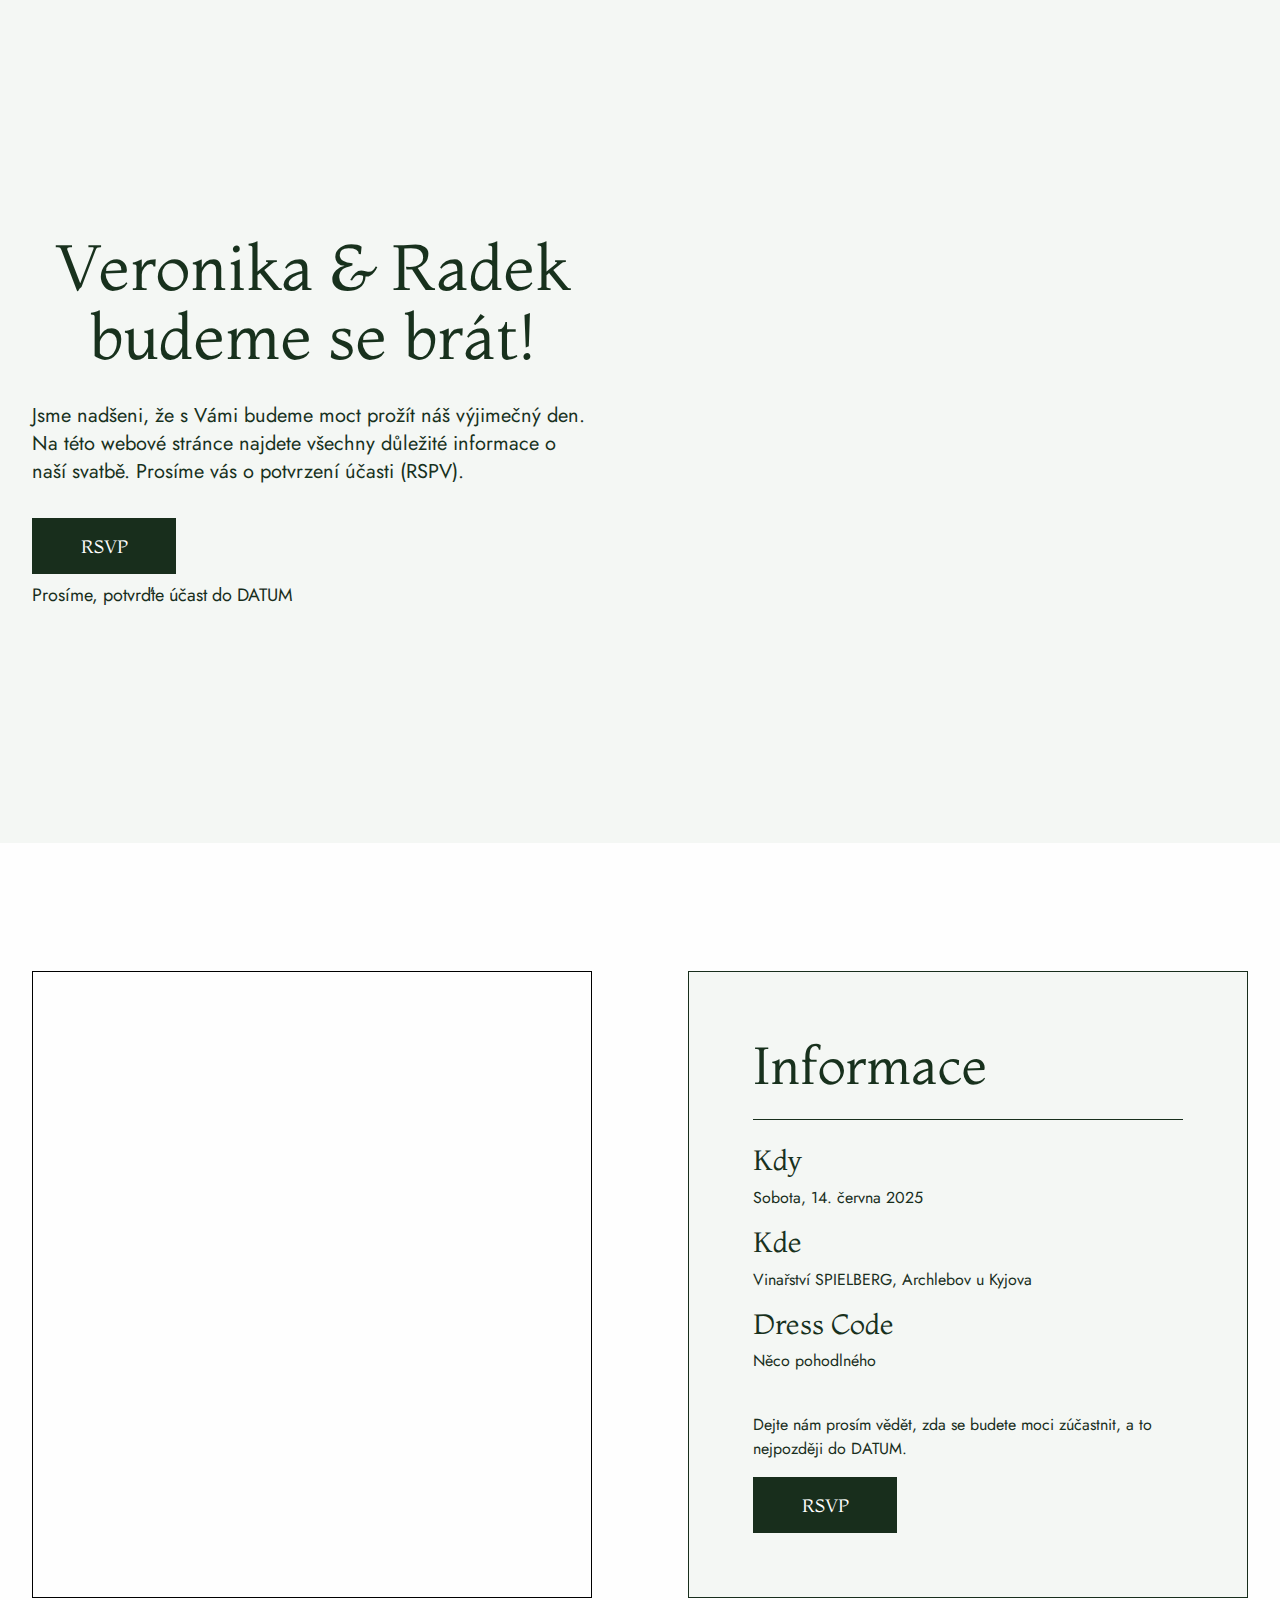
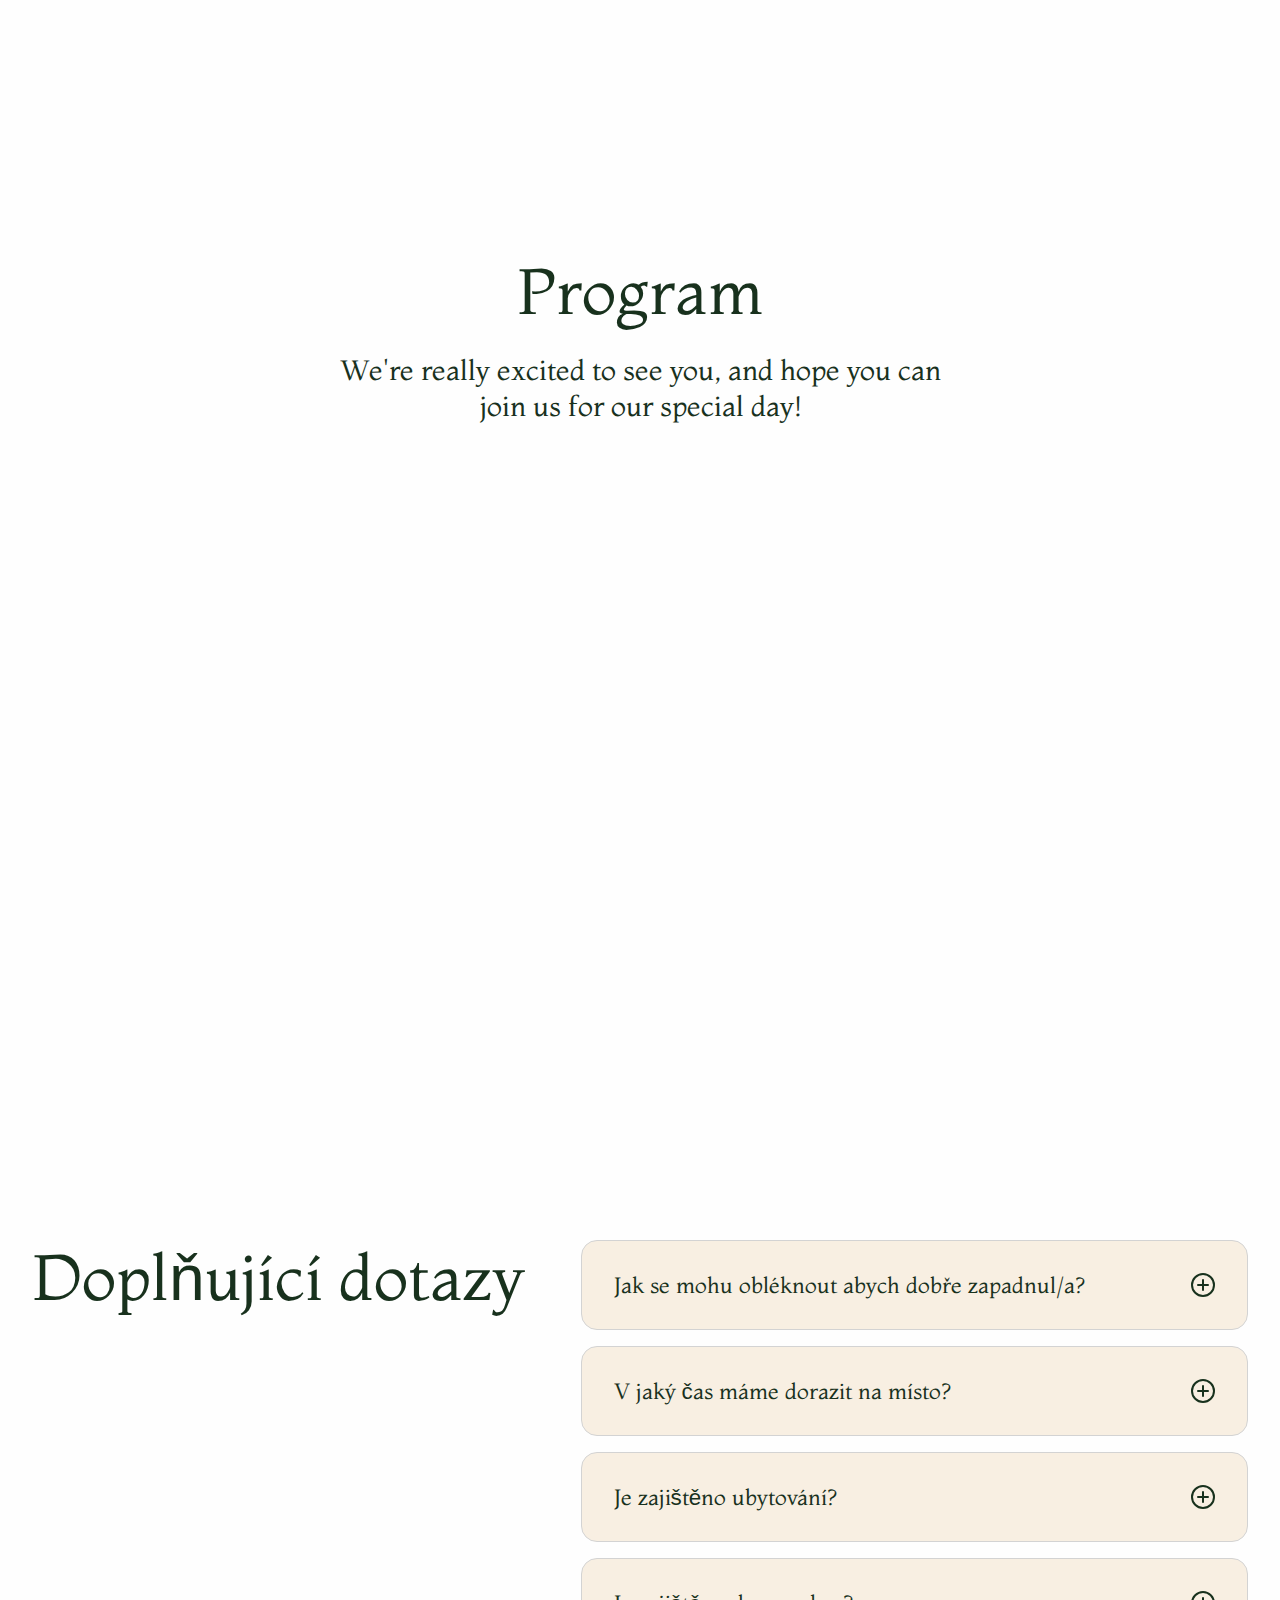
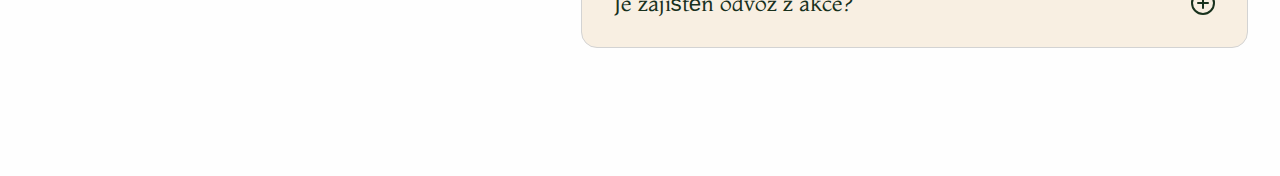
==== commit 49b47ba3: "Adding more of the current progress" ====
--- a/index.html
+++ b/index.html
@@ -12,45 +12,26 @@
 
     <link rel="stylesheet" type="text/css" href="style.css"/>
     <link rel="stylesheet" href="https://unpkg.com/leaflet@1.9.3/dist/leaflet.css" integrity="sha256-kLaT2GOSpHechhsozzB+flnD+zUyjE2LlfWPgU04xyI=" crossorigin=""/>
-
     <link href="https://fonts.googleapis.com" rel="preconnect"/>
     <link href="https://fonts.gstatic.com" rel="preconnect" crossorigin="anonymous"/>
+    <link rel="stylesheet" href="https://unpkg.com/leaflet.markercluster/dist/MarkerCluster.css" />
+    <link rel="stylesheet" href="https://unpkg.com/leaflet.markercluster/dist/MarkerCluster.Default.css" />
     
+    <script src="https://unpkg.com/leaflet@1.9.3/dist/leaflet.js" integrity="sha256-WBkoXOwTeyKclOHuWtc+i2uENFpDZ9YPdf5Hf+D7ewM=" crossorigin=""></script>
+    <script src="Control.FullScreen.js"></script>
     <script src="javascript.js" type="text/javascript"></script>
-    <script src="https://unpkg.com/leaflet@1.9.3/dist/leaflet.js" integrity="sha256-WBkoXOwTeyKclOHuWtc+i2uENFpDZ9YPdf5Hf+D7ewM=" crossorigin=""></script>
+    <script src="spatial_data.js"></script>
+    <script src="https://unpkg.com/leaflet.markercluster/dist/leaflet.markercluster.js"></script>
     <script type="text/javascript">WebFont.load({  google: {    families: ["Jost:regular,500,600,700,italic,500italic,600italic","Montaga:regular"]  }});</script>
     <script type="text/javascript">!function(o,c){var n=c.documentElement,t=" w-mod-";n.className+=t+"js",("ontouchstart"in o||o.DocumentTouch&&c instanceof DocumentTouch)&&(n.className+=t+"touch")}(window,document);</script>
 </head>
 
 <body>
-    <div data-collapse="medium" data-animation="default" data-duration="300" fs-scrolldisable-element="smart-nav" data-easing="ease" data-easing2="ease" role="banner" class="nav-bar w-nav">
-        <div class="container navigation-container">
-            <a href="index.html" aria-current="page" class="nav-logo w-inline-block w--current">
-                <img src="https://cdn.prod.website-files.com/66e9283b0d4336770ecbaa0f/66e9d7a6fad359f8e98260b9_A%20and%20M.svg" loading="lazy" width="Auto" alt="Company Logo" class="nav-logo-image"/>
-            </a>
-            <div class="nav-menu-button w-nav-button">
-                <div class="navha-hamburger-button w-hidden-main">
-                    <img src="https://cdn.prod.website-files.com/66e9283b0d4336770ecbaa0f/66e9283b0d4336770ecbaa4a_Hamburger%20icon.svg" loading="lazy" alt="" class="nav-hamburger-icon"/>
-                    <img src="https://cdn.prod.website-files.com/66e9283b0d4336770ecbaa0f/66e9283b0d4336770ecbaa51_close.svg" loading="lazy" alt="" class="nav-close-icon"/>
-                </div>
-            </div>
-                
-            <nav role="navigation" class="nav-links-conatiner w-nav-menu">
-                <div class="nav-inner-container">
-                    <a href="rsvp" class="nav-link">RSVP</a>
-                    <a href="our-story" class="nav-link">Our Story</a>
-                </div>
-                <div class="nav-cta-button-conatiner">
-                    <a href="https://try.webflow.com/Elegant-Union" target="_blank" class="primary-button primary-button-slim w-button">Get Template</a>
-                </div>
-            </nav>
-        </div>
-    </div>
     <section class="hero">
         <div class="w-layout-blockcontainer container w-container">
             <div class="w-layout-grid hero-grid">
                 <div class="hero-text-wrapper">
-                    <h1 class="heading-h1">Veronika &amp; Radek se budou brát!</h1>
+                    <h1 class="heading-h1">Veronika &amp; Radek budeme se brát!</h1>
                     <div class="paragraph-20">Jsme nadšeni, že s Vámi budeme moct prožít náš výjimečný den. Na této webové stránce najdete všechny důležité informace o naší svatbě. Prosíme vás o potvrzení účasti (RSPV).</div>
                     <div class="div-block">
                         <a href="rsvp" class="primary-button w-button">RSVP</a>
@@ -68,10 +49,8 @@
     <section id="RSVP" data-w-id="bc687115-7eb7-546e-e05a-4ac276797b84" class="section">
         <div class="w-layout-blockcontainer container w-container">
             <div class="w-layout-grid rsvp-grid">
-                <div class="rsvp-image-wrapper">
-                    <div class="rsvp-image-inner-wrapper">
-                        <img src="https://cdn.prod.website-files.com/66e9283b0d4336770ecbaa0f/66e9283b0d4336770ecbab6e_nadine-rupprecht-EH8QHTF8FzY-unsplash.webp" loading="lazy" data-w-id="6968ddf3-047a-54f0-c8ea-aa8fc86a4698" sizes="(max-width: 479px) 68vw, (max-width: 767px) 92vw, 94vw" alt="" srcset="https://cdn.prod.website-files.com/66e9283b0d4336770ecbaa0f/66e9283b0d4336770ecbab6e_nadine-rupprecht-EH8QHTF8FzY-unsplash.webp 500w, https://cdn.prod.website-files.com/66e9283b0d4336770ecbaa0f/66e9283b0d4336770ecbab6e_nadine-rupprecht-EH8QHTF8FzY-unsplash.webp 640w" class="rsvp-image"/>
-                    </div>
+                <div id="map-container">
+                    <div id="map"></div>
                 </div>
                 <div id="w-node-_6968ddf3-047a-54f0-c8ea-aa8fc86a4699-0ecbaa10" class="rsvp-text-container">
                     <div class="rsvp-title-container">
@@ -103,7 +82,7 @@
     <section id="Schedule" class="section">
         <div class="w-layout-blockcontainer container w-container">
             <div class="center-heading-wrapper">
-                <h2 id="w-node-_2057b5cf-b466-c5f7-c8a7-e71bd1d2c4a5-0ecbaa10" class="heading-h2 margin-bottom-24">Schedule</h2>
+                <h2 id="w-node-_2057b5cf-b466-c5f7-c8a7-e71bd1d2c4a5-0ecbaa10" class="heading-h2 margin-bottom-24">Program</h2>
                 <div class="paragraph-32">We&#x27;re really excited to see you, and hope you can join us for our special day!</div>
             </div>
             <div class="w-layout-grid _4-column-grid">
@@ -142,41 +121,11 @@
             </div>
         </div>
     </section>
-    <section id="Schedule" class="section">
-        <div class="w-layout-blockcontainer container container-polaroids w-container">
-            <div class="w-layout-grid grid-2">
-                <div id="w-node-_4731dcd9-7645-8121-b58b-70545f4b8bf2-0ecbaa10" class="our-journey-text-wrapper">
-                    <p scrub-each-word="" text-split="" data-w-id="b6eb455d-cd94-6f4a-9fab-e80b376103d8" style="-webkit-transform:translate3d(0, 2rem, 0) scale3d(1, 1, 1) rotateX(0) rotateY(0) rotateZ(0) skew(0, 0);-moz-transform:translate3d(0, 2rem, 0) scale3d(1, 1, 1) rotateX(0) rotateY(0) rotateZ(0) skew(0, 0);-ms-transform:translate3d(0, 2rem, 0) scale3d(1, 1, 1) rotateX(0) rotateY(0) rotateZ(0) skew(0, 0);transform:translate3d(0, 2rem, 0) scale3d(1, 1, 1) rotateX(0) rotateY(0) rotateZ(0) skew(0, 0);opacity:0" class="our-story-quote-heading">Discover Our Journey From Chance Encounter to True Love.</p>
-                    <a href="our-story" class="primary-button w-button">Our Story</a>
-                </div>
-                <div class="w-layout-grid polaroids-grid">
-                    <div class="polaroid-photo-wrapper">
-                        <img class="polaroid-photo" src="https://cdn.prod.website-files.com/66e9283b0d4336770ecbaa0f/66e9283b0d4336770ecbab5f_docks.webp" alt="" style="-webkit-transform:translate3d(0, 1rem, 0) scale3d(1, 1, 1) rotateX(0) rotateY(0) rotateZ(0) skew(0, 0);-moz-transform:translate3d(0, 1rem, 0) scale3d(1, 1, 1) rotateX(0) rotateY(0) rotateZ(0) skew(0, 0);-ms-transform:translate3d(0, 1rem, 0) scale3d(1, 1, 1) rotateX(0) rotateY(0) rotateZ(0) skew(0, 0);transform:translate3d(0, 1rem, 0) scale3d(1, 1, 1) rotateX(0) rotateY(0) rotateZ(0) skew(0, 0);opacity:0" sizes="(max-width: 479px) 90vw, (max-width: 767px) 93vw, 94vw" data-w-id="dd217ad2-1eaa-a304-43ff-e46bd444fb32" loading="lazy" srcset="https://cdn.prod.website-files.com/66e9283b0d4336770ecbaa0f/66e9283b0d4336770ecbab5f_docks.webp 500w, https://cdn.prod.website-files.com/66e9283b0d4336770ecbaa0f/66e9283b0d4336770ecbab5f_docks.webp 800w, https://cdn.prod.website-files.com/66e9283b0d4336770ecbaa0f/66e9283b0d4336770ecbab5f_docks.webp 1024w"/>
-                    </div>
-                    <div class="polaroid-photo-wrapper">
-                        <img class="polaroid-photo" src="https://cdn.prod.website-files.com/66e9283b0d4336770ecbaa0f/66e9283b0d4336770ecbab61_helena-lopes-ueMLnIwlrlE-unsplash.webp" alt="" style="-webkit-transform:translate3d(0, 1rem, 0) scale3d(1, 1, 1) rotateX(0) rotateY(0) rotateZ(0) skew(0, 0);-moz-transform:translate3d(0, 1rem, 0) scale3d(1, 1, 1) rotateX(0) rotateY(0) rotateZ(0) skew(0, 0);-ms-transform:translate3d(0, 1rem, 0) scale3d(1, 1, 1) rotateX(0) rotateY(0) rotateZ(0) skew(0, 0);transform:translate3d(0, 1rem, 0) scale3d(1, 1, 1) rotateX(0) rotateY(0) rotateZ(0) skew(0, 0);opacity:0" sizes="(max-width: 479px) 90vw, (max-width: 767px) 93vw, 94vw" data-w-id="77121778-367b-bb90-bbbf-735ebf1b811c" loading="lazy" srcset="https://cdn.prod.website-files.com/66e9283b0d4336770ecbaa0f/66e9283b0d4336770ecbab61_helena-lopes-ueMLnIwlrlE-unsplash.webp 500w, https://cdn.prod.website-files.com/66e9283b0d4336770ecbaa0f/66e9283b0d4336770ecbab61_helena-lopes-ueMLnIwlrlE-unsplash.webp 640w"/>
-                    </div>
-                    <div class="polaroid-photo-wrapper">
-                        <img class="polaroid-photo" src="https://cdn.prod.website-files.com/66e9283b0d4336770ecbaa0f/66e9283b0d4336770ecbab44_coffee%20shop.webp" alt="" style="-webkit-transform:translate3d(0, 1rem, 0) scale3d(1, 1, 1) rotateX(0) rotateY(0) rotateZ(0) skew(0, 0);-moz-transform:translate3d(0, 1rem, 0) scale3d(1, 1, 1) rotateX(0) rotateY(0) rotateZ(0) skew(0, 0);-ms-transform:translate3d(0, 1rem, 0) scale3d(1, 1, 1) rotateX(0) rotateY(0) rotateZ(0) skew(0, 0);transform:translate3d(0, 1rem, 0) scale3d(1, 1, 1) rotateX(0) rotateY(0) rotateZ(0) skew(0, 0);opacity:0" sizes="(max-width: 479px) 90vw, (max-width: 767px) 93vw, 94vw" data-w-id="b5058df2-6cb6-6fdc-0c7e-81e70e0702e0" loading="lazy" srcset="https://cdn.prod.website-files.com/66e9283b0d4336770ecbaa0f/66e9283b0d4336770ecbab44_coffee%20shop.webp 500w, https://cdn.prod.website-files.com/66e9283b0d4336770ecbaa0f/66e9283b0d4336770ecbab44_coffee%20shop.webp 800w, https://cdn.prod.website-files.com/66e9283b0d4336770ecbaa0f/66e9283b0d4336770ecbab44_coffee%20shop.webp 1024w"/>
-                    </div>
-                    <div id="w-node-a15f6840-c6c9-967b-6567-9dd51080c4a0-0ecbaa10" class="polaroid-photo-wrapper">
-                        <img class="polaroid-photo" src="https://cdn.prod.website-files.com/66e9283b0d4336770ecbaa0f/66e9283b0d4336770ecbab68_neom-Nowd8MgUK8A-unsplash.webp" alt="" style="-webkit-transform:translate3d(0, 1rem, 0) scale3d(1, 1, 1) rotateX(0) rotateY(0) rotateZ(0) skew(0, 0);-moz-transform:translate3d(0, 1rem, 0) scale3d(1, 1, 1) rotateX(0) rotateY(0) rotateZ(0) skew(0, 0);-ms-transform:translate3d(0, 1rem, 0) scale3d(1, 1, 1) rotateX(0) rotateY(0) rotateZ(0) skew(0, 0);transform:translate3d(0, 1rem, 0) scale3d(1, 1, 1) rotateX(0) rotateY(0) rotateZ(0) skew(0, 0);opacity:0" sizes="(max-width: 479px) 90vw, (max-width: 767px) 93vw, 94vw" data-w-id="a15f6840-c6c9-967b-6567-9dd51080c4a1" loading="lazy" srcset="https://cdn.prod.website-files.com/66e9283b0d4336770ecbaa0f/66e9283b0d4336770ecbab68_neom-Nowd8MgUK8A-unsplash.webp 500w, https://cdn.prod.website-files.com/66e9283b0d4336770ecbaa0f/66e9283b0d4336770ecbab68_neom-Nowd8MgUK8A-unsplash.webp 640w"/>
-                    </div>
-                    <div id="w-node-_63bd816e-1bd6-5131-2a56-20552e440dea-0ecbaa10" class="polaroid-photo-wrapper">
-                        <img class="polaroid-photo" src="https://cdn.prod.website-files.com/66e9283b0d4336770ecbaa0f/66e9283b0d4336770ecbab6e_nadine-rupprecht-EH8QHTF8FzY-unsplash.webp" alt="" style="-webkit-transform:translate3d(0, 1rem, 0) scale3d(1, 1, 1) rotateX(0) rotateY(0) rotateZ(0) skew(0, 0);-moz-transform:translate3d(0, 1rem, 0) scale3d(1, 1, 1) rotateX(0) rotateY(0) rotateZ(0) skew(0, 0);-ms-transform:translate3d(0, 1rem, 0) scale3d(1, 1, 1) rotateX(0) rotateY(0) rotateZ(0) skew(0, 0);transform:translate3d(0, 1rem, 0) scale3d(1, 1, 1) rotateX(0) rotateY(0) rotateZ(0) skew(0, 0);opacity:0" sizes="(max-width: 479px) 90vw, (max-width: 767px) 93vw, 94vw" data-w-id="63bd816e-1bd6-5131-2a56-20552e440deb" loading="lazy" srcset="https://cdn.prod.website-files.com/66e9283b0d4336770ecbaa0f/66e9283b0d4336770ecbab6e_nadine-rupprecht-EH8QHTF8FzY-unsplash.webp 500w, https://cdn.prod.website-files.com/66e9283b0d4336770ecbaa0f/66e9283b0d4336770ecbab6e_nadine-rupprecht-EH8QHTF8FzY-unsplash.webp 640w"/>
-                    </div>
-                    <div class="polaroid-photo-wrapper">
-                        <img class="polaroid-photo" src="https://cdn.prod.website-files.com/66e9283b0d4336770ecbaa0f/66e9283b0d4336770ecbab60_sea%202.webp" alt="" style="-webkit-transform:translate3d(0, 1rem, 0) scale3d(1, 1, 1) rotateX(0) rotateY(0) rotateZ(0) skew(0, 0);-moz-transform:translate3d(0, 1rem, 0) scale3d(1, 1, 1) rotateX(0) rotateY(0) rotateZ(0) skew(0, 0);-ms-transform:translate3d(0, 1rem, 0) scale3d(1, 1, 1) rotateX(0) rotateY(0) rotateZ(0) skew(0, 0);transform:translate3d(0, 1rem, 0) scale3d(1, 1, 1) rotateX(0) rotateY(0) rotateZ(0) skew(0, 0);opacity:0" sizes="(max-width: 479px) 90vw, (max-width: 767px) 93vw, 94vw" data-w-id="d43017d6-6717-6c4e-4dd7-6b62c50d40d8" loading="lazy" srcset="https://cdn.prod.website-files.com/66e9283b0d4336770ecbaa0f/66e9283b0d4336770ecbab60_sea%202.webp 500w, https://cdn.prod.website-files.com/66e9283b0d4336770ecbaa0f/66e9283b0d4336770ecbab60_sea%202.webp 800w, https://cdn.prod.website-files.com/66e9283b0d4336770ecbaa0f/66e9283b0d4336770ecbab60_sea%202.webp 1024w"/>
-                    </div>
-                </div>
-            </div>
-        </div>
-    </section>
     <section id="FAQ" class="section">
         <div class="w-layout-blockcontainer container w-container">
             <div class="w-layout-grid faq-component">
                 <div class="faq-text-container">
-                    <h2 class="heading-h2 margin-bottom-16">Dotazy</h2>
+                    <h2 class="heading-h2 margin-bottom-16">Doplňující dotazy</h2>
                 </div>
                 <div class="w-layout-grid faq-list-grid">
                     <div style="background-color:rgb(248,239,226)" class="faq-accordion">
@@ -233,68 +182,117 @@
                         </div>
                     </div>
                     <div style="background-color:rgb(248,239,226)" class="faq-accordion">
-                        <div data-w-id="f2c8fc8c-6fdb-4ee4-ef9f-26c012071b96" class="faq-question">
-                            <div class="faq-heading">Can I bring a plus one?</div>
-                            <div class="faq-icon-wrapper">
-                                <div class="accordion-icon">
-                                    <div class="accordion-horizontal-line"></div>
-                                    <div class="accordion-vertical-line"></div>
-                                </div>
-                            </div>
-                        </div>
-                        <div style="width:100%;height:0px" class="faq-answer">
-                            <div class="faq-text-max-container">
-                                <div class="paragraph-18">Due to venue capacity, we kindly ask that you adhere to the names listed on your invitation. Please contact us directly for any special considerations.</div>
-                            </div>
-                            <div class="spacer-medium"></div>
-                        </div>
-                    </div>
-                    <div style="background-color:rgb(248,239,226)" class="faq-accordion">
-                        <div data-w-id="f2c8fc8c-6fdb-4ee4-ef9f-26c012071ba3" class="faq-question">
-                            <div class="faq-heading">What should I do if I have dietary restrictions?</div>
-                            <div class="faq-icon-wrapper">
-                                <div class="accordion-icon">
-                                    <div class="accordion-horizontal-line"></div>
-                                    <div class="accordion-vertical-line"></div>
-                                </div>
-                            </div>
-                        </div>
-                        <div style="width:100%;height:0px" class="faq-answer">
-                            <div class="faq-text-max-container">
-                                <div class="paragraph-18">Please indicate your dietary needs when you RSVP or reach out to us directly so we can accommodate your requirements.</div>
-                            </div>
-                            <div class="spacer-medium"></div>
-                        </div>
-                    </div>
-                </div>
-            </div>
-        </div>
-    </section>
-    <div class="section-footer">
-        <div class="container">
-            <div class="w-layout-grid footer-grid">
-                <div class="footer-about-wrapper">
-                    <p class="footer-site-title">Veronika &amp; Radek</p>
-                    <div class="footer-about-text-container">
-                        <p class="paragraph-16">Welcome to the tapestry of our lives. We&#x27;re Veronika &amp; Radek, two hearts that found a harmonious rhythm in the symphony of life. Our &#x27;little about&#x27; is a snapshot of the vibrant colors we bring to each other’s worlds.</p>
-                    </div>
-                </div>
-                <div class="footer-text-wrapper">
-                    <a href="rsvp" class="footer-item-link">RSVP</a>
-                    <a href="index.html#Schedule" class="footer-item-link">Schedule</a>
-                    <a href="our-story" class="footer-item-link">Our Story</a>
-                    <a href="index.html#FAQ" class="footer-item-link">FAQ</a>
-                    <a href="index.html#" class="footer-item-link">Buy Template</a>
-                </div>
-            </div>
-            <div class="footer-bottom-links">
-                <div class="footer-copyright-wrapper">
-                    <p class="paragraph-16">Vytvořil <a href="https://www.linkedin.com/in/david-skliba" target="_blank">David Šklíba</a></p>
-                </div>
-            </div>
-        </div>
-    </div>
+                        <div data-w-id="f2c8fc8c-6fdb-4ee4-ef9f-26c012071b89" class="faq-question">
+                            <div class="faq-heading">Je zajištěn odvoz z akce?</div>
+                            <div class="faq-icon-wrapper">
+                                <div class="accordion-icon">
+                                    <div class="accordion-horizontal-line"></div>
+                                    <div class="accordion-vertical-line"></div>
+                                </div>
+                            </div>
+                        </div>
+                        <div style="width:100%;height:0px" class="faq-answer">
+                            <div class="faq-text-max-container">
+                                <div class="paragraph-18">Mezi 22:00 a 3:00 pro vás bude zajištěn odvoz na ubytování. Pevně věříme, že se nikomu nebude chtít jít domů dříve.</div>
+                            </div>
+                            <div class="spacer-medium"></div>
+                        </div>
+                    </div>
+                </div>
+            </div>
+        </div>
+    </section>
     <script src="https://d3e54v103j8qbb.cloudfront.net/js/jquery-3.5.1.min.dc5e7f18c8.js?site=66e9283b0d4336770ecbaa0f" type="text/javascript" integrity="sha256-9/aliU8dGd2tb6OSsuzixeV4y/faTqgFtohetphbbj0=" crossorigin="anonymous"></script>
     <script src="https://cdn.prod.website-files.com/66e9283b0d4336770ecbaa0f/js/webflow.ade57dd3f.js" type="text/javascript"></script>
+
+    <script type="text/javascript">
+        var map = L.map('map', {
+            fullscreenControl: true,
+            fullscreenControlOptions: {
+                title: "Open fullscreen",
+                titleCancel: "Exit fullscreen"
+            }
+        }).setView([49.05663880088731, 17.00139494879713], 11);
+
+        var OSmap = L.tileLayer('https://tile.openstreetmap.org/{z}/{x}/{y}.png', {
+        maxZoom: 19,
+        opacity: 1
+        }).addTo(map);
+
+        var Imagery = L.tileLayer('https://server.arcgisonline.com/ArcGIS/rest/services/World_Imagery/MapServer/tile/{z}/{y}/{x}', {
+        maxZoom: 18,
+        attribution:'&copy; <a href="https://www.arcgis.com/home/item.html?id=10df2279f9684e4a9f6a7f08febac2a9" target="_blank">ESRI</a> | <a href="https://www.linkedin.com/in/david-skliba/?locale=en_US" target="_blank">David Šklíba</a>',
+        opacity: 0.7
+        });
+
+        var baseLayers = {
+            "Topografická": OSmap,
+            "Satelitní": Imagery
+        };
+
+        function getCustomIcon(typ, zoom, scale = 1) {
+            let size = (50 + zoom * 2) * scale; // Adjust size dynamically based on zoom level
+
+            return L.icon({
+                iconUrl: `images/${typ}.png`,
+                iconSize: [size, size], // Adjust width and height
+                iconAnchor: [size / 2, size / 2], 
+                popupAnchor: [0, -size/2],
+                className: "leaflet-marker-icon"
+            });
+        }
+
+        // Add the GeoJSON layer to the map
+        var geoJsonLayer = L.geoJSON(pointLayer, {
+            pointToLayer: function (feature, latlng) {
+                let typ = feature.properties.typ;
+                let marker = L.marker(latlng, { icon: getCustomIcon(typ, map.getZoom()) });
+
+                // Add popup with URL
+                if (feature.properties?.url) {
+                    let popupContent = `
+                        <b><a href="${feature.properties.url}" target="_blank" class="popup-link">Přejít na web</a></b>`;
+                    marker.bindPopup(popupContent);
+                }
+
+                // Event: Increase size on hover
+                marker.on("mouseover", function () {
+                    this.setIcon(getCustomIcon(typ, map.getZoom(), 1.2)); // 1.2x bigger
+                });
+
+                // Event: Reset size on mouseout
+                marker.on("mouseout", function () {
+                    this.setIcon(getCustomIcon(typ, map.getZoom(), 1)); // Back to normal
+                });
+
+                return marker;
+            }
+        })
+
+        var pointMarkers = L.markerClusterGroup();
+        pointMarkers.addLayer(geoJsonLayer);
+        map.addLayer(pointMarkers);
+
+        map.on('zoomend', function () {
+            let newZoom = map.getZoom();
+            geoJsonLayer.eachLayer(function (layer) {
+                if (layer instanceof L.Marker) {
+                    let typ = layer.feature.properties.typ
+                    layer.setIcon(getCustomIcon(typ, newZoom));
+                }
+            });
+        });
+
+        var overlayControl = L.control({ position: 'topright' });
+
+        overlayControl.onAdd = function (map) {
+            var div = L.DomUtil.create('div', 'info legend');
+
+            return div;
+        };
+
+        overlayControl.addTo(map);
+        L.control.layers(baseLayers).addTo(map);
+    </script>
 </body>
 </html>--- a/style.css
+++ b/style.css
@@ -2213,7 +2213,7 @@
 .container {
   flex-direction: column;
   width: 100%;
-  max-width: 80rem;
+  max-width: 90rem;
   padding-left: 2rem;
   padding-right: 2rem;
   display: flex;
@@ -3472,7 +3472,7 @@
 
 .hero {
   background-color: var(--brand--color--green-light);
-  padding-top: 8.5rem;
+  padding-top: 3rem;
   padding-bottom: 3rem;
 }
 
@@ -4387,3 +4387,79 @@
     grid-area: span 1 / span 1 / span 1 / span 1;
   }
 }
+
+#map-container {
+  width: 100%;
+  height: 100%;
+  border: 1px solid black;
+}
+
+#map {
+  width: 100%;
+  height: 100%;
+}
+
+.fullscreen-icon { 
+  background-image: url(images/icon-fullscreen.svg); 
+  background-size: 26px 52px; 
+}
+
+.fullscreen-icon.leaflet-fullscreen-on { 
+  background-position: 0 -26px; 
+}
+
+.leaflet-touch .fullscreen-icon { 
+  background-position: 2px 2px; 
+}
+
+.leaflet-touch .fullscreen-icon.leaflet-fullscreen-on { 
+  background-position: 2px -24px; 
+}
+
+/* one selector per rule as explained here : http://www.sitepoint.com/html5-full-screen-api/ */
+.leaflet-container:-webkit-full-screen { 
+  width: 100% !important; 
+  height: 100% !important; 
+  z-index: 99999; 
+}
+
+.leaflet-container:-ms-fullscreen { 
+  width: 100% !important; 
+  height: 100% !important; 
+  z-index: 99999; 
+}
+
+.leaflet-container:full-screen { 
+  width: 100% !important; 
+  height: 100% !important; 
+  z-index: 99999; 
+}
+
+.leaflet-container:fullscreen { 
+  width: 100% !important; 
+  height: 100% !important; 
+  z-index: 99999; 
+}
+
+.leaflet-pseudo-fullscreen { 
+  position: fixed !important; 
+  width: 100% !important; 
+  height: 100% !important; 
+  top: 0px !important; 
+  left: 0px !important; 
+  z-index: 99999; 
+}
+
+/* Style the popup link */
+.popup-link {
+    text-decoration: none;
+    color: #007bff; /* Adjust color */
+    font-weight: bold;
+    transition: all 0.3s ease-in-out;
+}
+
+/* Hover effect */
+.popup-link:hover {
+    text-decoration: underline;
+    color: #0056b3; /* Darker shade */
+}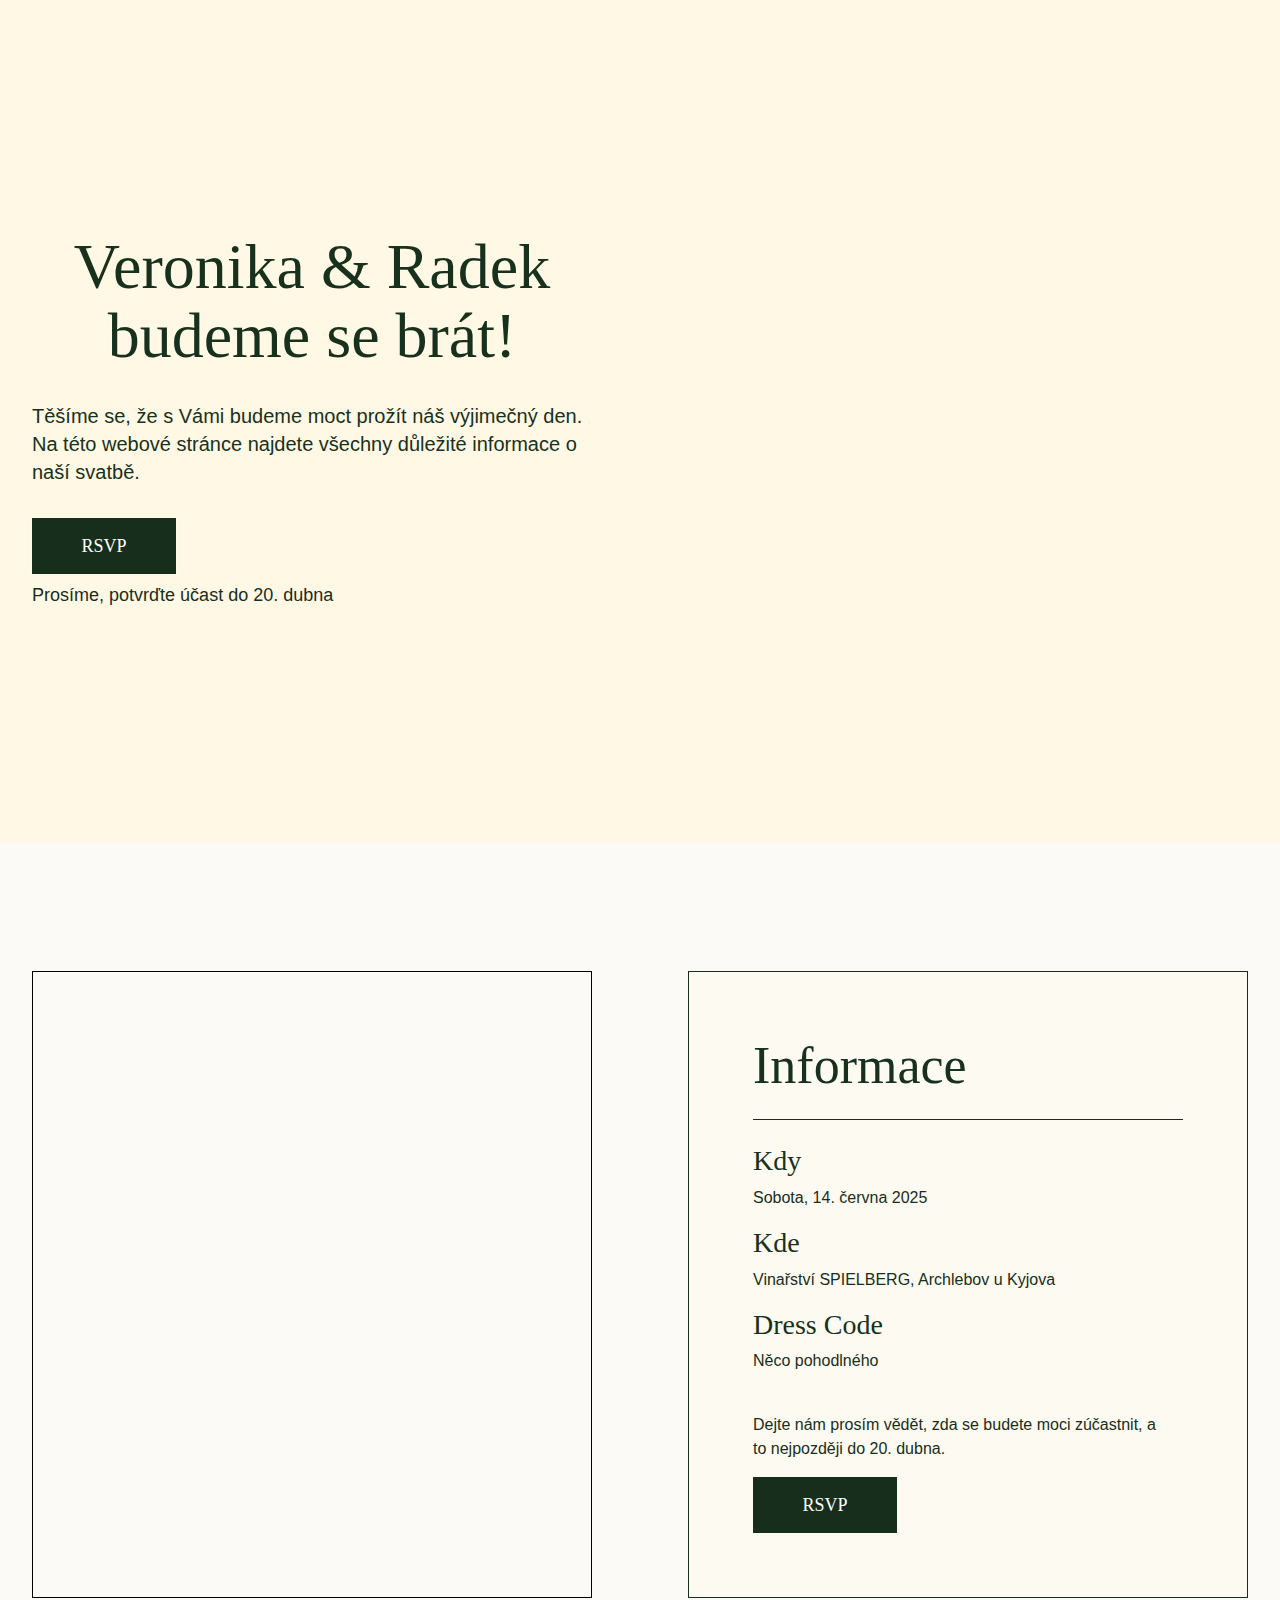
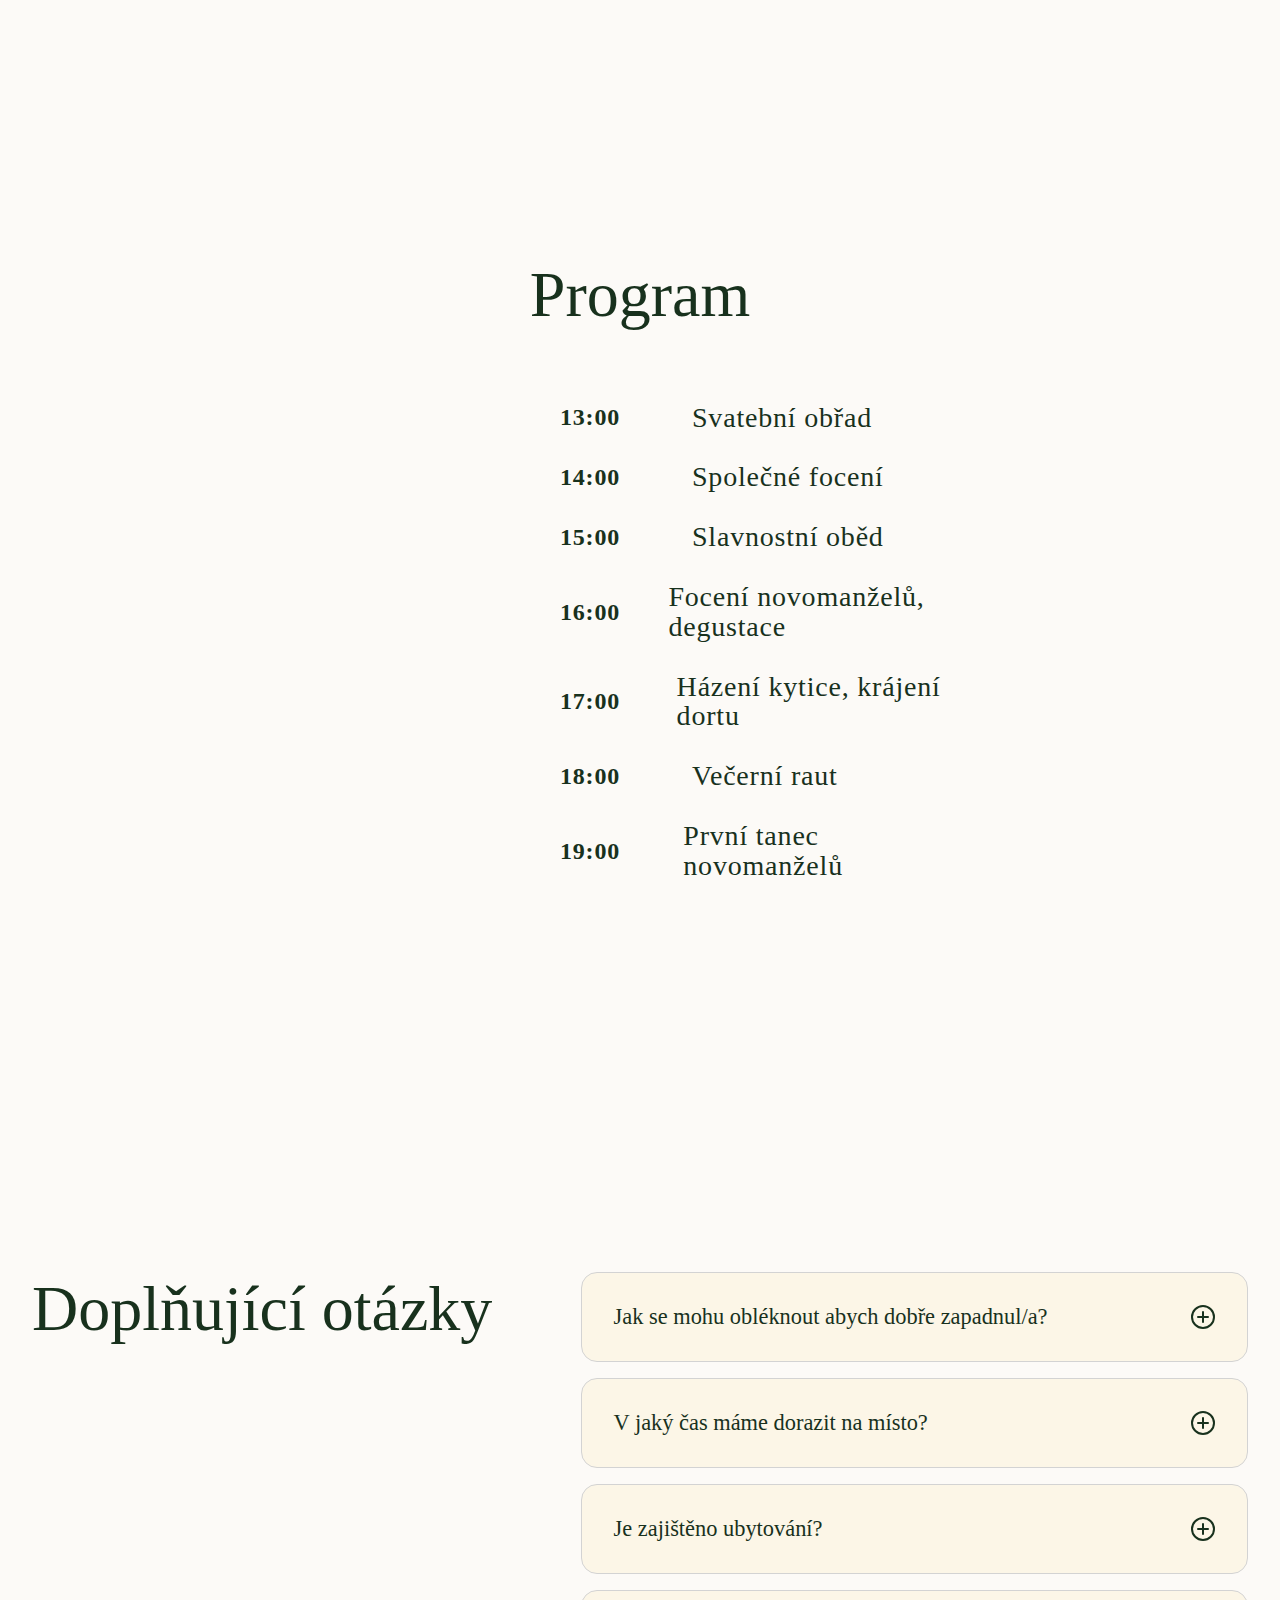
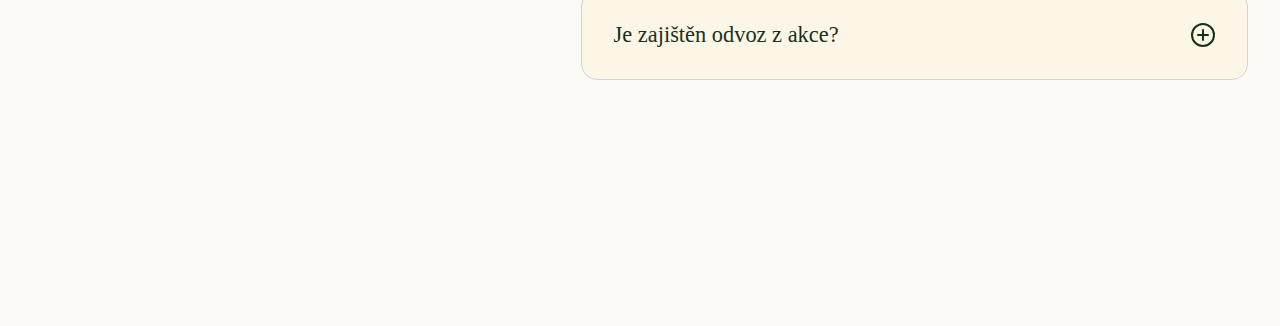
==== commit 6142837c: "Ready to test deploy" ====
--- a/index.html
+++ b/index.html
@@ -1,9 +1,9 @@
 <!DOCTYPE html>
-<html data-wf-domain="elegant-union.webflow.io" data-wf-page="66e9283b0d4336770ecbaa10" data-wf-site="66e9283b0d4336770ecbaa0f" lang="en" data-wf-locale="en">
+<html lang="cs">
     
 <head>
     <meta charset="utf-8"/>
-    <title>Svatba Veroniky &amp; Radka</title>
+    <title>Veronika &amp; Radek</title>
 
     <meta property="og:title" content="Svatba Veroniky a Radka"/>
     <meta property="og:type" content="website"/>
@@ -12,8 +12,6 @@
 
     <link rel="stylesheet" type="text/css" href="style.css"/>
     <link rel="stylesheet" href="https://unpkg.com/leaflet@1.9.3/dist/leaflet.css" integrity="sha256-kLaT2GOSpHechhsozzB+flnD+zUyjE2LlfWPgU04xyI=" crossorigin=""/>
-    <link href="https://fonts.googleapis.com" rel="preconnect"/>
-    <link href="https://fonts.gstatic.com" rel="preconnect" crossorigin="anonymous"/>
     <link rel="stylesheet" href="https://unpkg.com/leaflet.markercluster/dist/MarkerCluster.css" />
     <link rel="stylesheet" href="https://unpkg.com/leaflet.markercluster/dist/MarkerCluster.Default.css" />
     
@@ -22,7 +20,6 @@
     <script src="javascript.js" type="text/javascript"></script>
     <script src="spatial_data.js"></script>
     <script src="https://unpkg.com/leaflet.markercluster/dist/leaflet.markercluster.js"></script>
-    <script type="text/javascript">WebFont.load({  google: {    families: ["Jost:regular,500,600,700,italic,500italic,600italic","Montaga:regular"]  }});</script>
     <script type="text/javascript">!function(o,c){var n=c.documentElement,t=" w-mod-";n.className+=t+"js",("ontouchstart"in o||o.DocumentTouch&&c instanceof DocumentTouch)&&(n.className+=t+"touch")}(window,document);</script>
 </head>
 
@@ -32,21 +29,21 @@
             <div class="w-layout-grid hero-grid">
                 <div class="hero-text-wrapper">
                     <h1 class="heading-h1">Veronika &amp; Radek budeme se brát!</h1>
-                    <div class="paragraph-20">Jsme nadšeni, že s Vámi budeme moct prožít náš výjimečný den. Na této webové stránce najdete všechny důležité informace o naší svatbě. Prosíme vás o potvrzení účasti (RSPV).</div>
+                    <div class="paragraph-20">Těšíme se, že s Vámi budeme moct prožít náš výjimečný den. Na této webové stránce najdete všechny důležité informace o naší svatbě.</div>
                     <div class="div-block">
-                        <a href="rsvp" class="primary-button w-button">RSVP</a>
-                        <div class="paragraph-18">Prosíme, potvrďte účast do DATUM</div>
+                        <a href="rsvp.html" target="_blank" class="primary-button w-button">RSVP</a>
+                        <div class="paragraph-18">Prosíme, potvrďte účast do 20. dubna</div>
                     </div>
                 </div>
                 <div id="w-node-_1e57368d-06ed-f5af-83d9-f44028294b71-0ecbaa10" class="hero-image-wrapper">
                     <div class="hero-image-inner-wrapper">
-                        <img src="https://cdn.prod.website-files.com/66e9283b0d4336770ecbaa0f/66e9283b0d4336770ecbab60_sea%202.webp" loading="lazy" sizes="(max-width: 479px) 80vw, (max-width: 767px) 92vw, 94vw" srcset="https://cdn.prod.website-files.com/66e9283b0d4336770ecbaa0f/66e9283b0d4336770ecbab60_sea%202.webp 500w, https://cdn.prod.website-files.com/66e9283b0d4336770ecbaa0f/66e9283b0d4336770ecbab60_sea%202.webp 800w, https://cdn.prod.website-files.com/66e9283b0d4336770ecbaa0f/66e9283b0d4336770ecbab60_sea%202.webp 1024w" alt="" class="hero-image"/>
+                        <img src="images/couple.jpg" loading="lazy" sizes="(max-width: 479px) 80vw, (max-width: 767px) 92vw, 94vw" srcset="images/couple.jpg 500w, images/couple.jpg 800w, images/couple.jpg 1024w" alt="" class="hero-image"/>
                     </div>
                 </div>
             </div>
         </div>
     </section>
-    <section id="RSVP" data-w-id="bc687115-7eb7-546e-e05a-4ac276797b84" class="section">
+    <section id="RSVP" class="section">
         <div class="w-layout-blockcontainer container w-container">
             <div class="w-layout-grid rsvp-grid">
                 <div id="map-container">
@@ -71,64 +68,59 @@
                             <div class="paragraph-16">Něco pohodlného</div>
                         </div>
                         <div class="text-points-container">
-                            <div class="paragraph-16"><br>Dejte nám prosím vědět, zda se budete moci zúčastnit, a to nejpozději do DATUM.</div>
-                        </div>
-                        <a href="rsvp" class="primary-button w-button">RSVP</a>
+                            <div class="paragraph-16"><br>Dejte nám prosím vědět, zda se budete moci zúčastnit, a to nejpozději do 20. dubna.</div>
+                        </div>
+                        <a href="rsvp.html" class="primary-button w-button">RSVP</a>
                     </div>
                 </div>
             </div>
         </div>
     </section>
     <section id="Schedule" class="section">
-        <div class="w-layout-blockcontainer container w-container">
+        <div>
             <div class="center-heading-wrapper">
-                <h2 id="w-node-_2057b5cf-b466-c5f7-c8a7-e71bd1d2c4a5-0ecbaa10" class="heading-h2 margin-bottom-24">Program</h2>
-                <div class="paragraph-32">We&#x27;re really excited to see you, and hope you can join us for our special day!</div>
+                <h2 class="heading-h2 margin-bottom-24">Program</h2>
             </div>
-            <div class="w-layout-grid _4-column-grid">
-                <div id="w-node-_49c5d846-de8d-1430-2b99-dd1ebd61407d-0ecbaa10" data-w-id="49c5d846-de8d-1430-2b99-dd1ebd61407d" style="-webkit-transform:translate3d(0, 2rem, 0) scale3d(1, 1, 1) rotateX(0) rotateY(0) rotateZ(0) skew(0, 0);-moz-transform:translate3d(0, 2rem, 0) scale3d(1, 1, 1) rotateX(0) rotateY(0) rotateZ(0) skew(0, 0);-ms-transform:translate3d(0, 2rem, 0) scale3d(1, 1, 1) rotateX(0) rotateY(0) rotateZ(0) skew(0, 0);transform:translate3d(0, 2rem, 0) scale3d(1, 1, 1) rotateX(0) rotateY(0) rotateZ(0) skew(0, 0);opacity:0" class="schedule-card">
-                    <div data-w-id="67cb58cd-2428-2832-6bd9-3a9e109b5acc" class="schedule-image-wrapper">
-                        <img src="https://cdn.prod.website-files.com/66e9283b0d4336770ecbaa0f/66e9283b0d4336770ecbaabf_Church.webp" loading="lazy" sizes="(max-width: 479px) 90vw, (max-width: 767px) 93vw, 94vw" srcset="https://cdn.prod.website-files.com/66e9283b0d4336770ecbaa0f/66e9283b0d4336770ecbaabf_Church.webp 500w, https://cdn.prod.website-files.com/66e9283b0d4336770ecbaa0f/66e9283b0d4336770ecbaabf_Church.webp 512w" alt="" class="schedule-image"/>
-                    </div>
-                    <h2 class="schedule-title margin-bottom-4">Wedding Ceremony</h2>
-                    <div class="paragraph-20 margin-bottom-16">5:00 PM</div>
-                    <div class="paragraph-16">We exchange our vows and tie the knot amidst the beauty of St Marry’s Church</div>
-                </div>
-                <div id="w-node-_9957d4a0-3141-e299-0a91-50294e805eb7-0ecbaa10" data-w-id="9957d4a0-3141-e299-0a91-50294e805eb7" style="-webkit-transform:translate3d(0, 2rem, 0) scale3d(1, 1, 1) rotateX(0) rotateY(0) rotateZ(0) skew(0, 0);-moz-transform:translate3d(0, 2rem, 0) scale3d(1, 1, 1) rotateX(0) rotateY(0) rotateZ(0) skew(0, 0);-ms-transform:translate3d(0, 2rem, 0) scale3d(1, 1, 1) rotateX(0) rotateY(0) rotateZ(0) skew(0, 0);transform:translate3d(0, 2rem, 0) scale3d(1, 1, 1) rotateX(0) rotateY(0) rotateZ(0) skew(0, 0);opacity:0" class="schedule-card">
-                    <div class="schedule-image-wrapper">
-                        <img src="https://cdn.prod.website-files.com/66e9283b0d4336770ecbaa0f/66e9283b0d4336770ecbaac3_Food.webp" loading="lazy" sizes="(max-width: 479px) 90vw, (max-width: 767px) 93vw, 94vw" srcset="https://cdn.prod.website-files.com/66e9283b0d4336770ecbaa0f/66e9283b0d4336770ecbaac3_Food.webp 500w, https://cdn.prod.website-files.com/66e9283b0d4336770ecbaa0f/66e9283b0d4336770ecbaac3_Food.webp 512w" alt="" class="schedule-image"/>
-                    </div>
-                    <h2 class="schedule-title margin-bottom-4">Appetizers &amp; Drinks</h2>
-                    <div class="paragraph-20 margin-bottom-16">6:00 PM</div>
-                    <div class="paragraph-16">Mingle over appetizers and refreshing drinks, setting the tone for an evening of celebration.</div>
-                </div>
-                <div id="w-node-a966ee84-af06-6ae5-9b04-f15dc5c17734-0ecbaa10" data-w-id="a966ee84-af06-6ae5-9b04-f15dc5c17734" style="-webkit-transform:translate3d(0, 2rem, 0) scale3d(1, 1, 1) rotateX(0) rotateY(0) rotateZ(0) skew(0, 0);-moz-transform:translate3d(0, 2rem, 0) scale3d(1, 1, 1) rotateX(0) rotateY(0) rotateZ(0) skew(0, 0);-ms-transform:translate3d(0, 2rem, 0) scale3d(1, 1, 1) rotateX(0) rotateY(0) rotateZ(0) skew(0, 0);transform:translate3d(0, 2rem, 0) scale3d(1, 1, 1) rotateX(0) rotateY(0) rotateZ(0) skew(0, 0);opacity:0" class="schedule-card">
-                    <div class="schedule-image-wrapper">
-                        <img src="https://cdn.prod.website-files.com/66e9283b0d4336770ecbaa0f/66e9283b0d4336770ecbaac0_Dinner%20Table.webp" loading="lazy" sizes="(max-width: 479px) 90vw, (max-width: 767px) 93vw, 94vw" srcset="https://cdn.prod.website-files.com/66e9283b0d4336770ecbaa0f/66e9283b0d4336770ecbaac0_Dinner%20Table.webp 500w, https://cdn.prod.website-files.com/66e9283b0d4336770ecbaa0f/66e9283b0d4336770ecbaac0_Dinner%20Table.webp 512w" alt="" class="schedule-image"/>
-                    </div>
-                    <h2 class="schedule-title margin-bottom-4">Dinner Service</h2>
-                    <div class="paragraph-20 margin-bottom-16">7:00 PM</div>
-                    <div class="paragraph-16">A gourmet dinner service offering a culinary journey, tailored to indulge the senses and honor the occasion.</div>
-                </div>
-                <div id="w-node-c0d38e31-0859-636d-54db-e5940384418c-0ecbaa10" data-w-id="c0d38e31-0859-636d-54db-e5940384418c" style="-webkit-transform:translate3d(0, 2rem, 0) scale3d(1, 1, 1) rotateX(0) rotateY(0) rotateZ(0) skew(0, 0);-moz-transform:translate3d(0, 2rem, 0) scale3d(1, 1, 1) rotateX(0) rotateY(0) rotateZ(0) skew(0, 0);-ms-transform:translate3d(0, 2rem, 0) scale3d(1, 1, 1) rotateX(0) rotateY(0) rotateZ(0) skew(0, 0);transform:translate3d(0, 2rem, 0) scale3d(1, 1, 1) rotateX(0) rotateY(0) rotateZ(0) skew(0, 0);opacity:0" class="schedule-card">
-                    <div class="schedule-image-wrapper">
-                        <img src="https://cdn.prod.website-files.com/66e9283b0d4336770ecbaa0f/66e9283b0d4336770ecbaac4_Guests%20Dancing.webp" loading="lazy" sizes="(max-width: 479px) 90vw, (max-width: 767px) 93vw, 94vw" srcset="https://cdn.prod.website-files.com/66e9283b0d4336770ecbaa0f/66e9283b0d4336770ecbaac4_Guests%20Dancing.webp 500w, https://cdn.prod.website-files.com/66e9283b0d4336770ecbaa0f/66e9283b0d4336770ecbaac4_Guests%20Dancing.webp 512w" alt="" class="schedule-image"/>
-                    </div>
-                    <h2 class="schedule-title margin-bottom-4">Dance Party</h2>
-                    <div class="paragraph-20 margin-bottom-16">8:00 PM - 12:30 AM</div>
-                    <div class="paragraph-16">Following the first dance we invite everyone to celebrate our love and joy through music and dance!</div>
-                </div>
-            </div>
+            <div class="schedule-container">
+                <div class="schedule-item">
+                    <p>13:00</p>
+                    <h2>Svatební obřad</h2>
+                </div>
+                <div class="schedule-item">
+                    <p>14:00</p>
+                    <h2>Společné focení</h2>
+                </div>
+                <div class="schedule-item">
+                    <p>15:00</p>
+                    <h2>Slavnostní oběd</h2>
+                </div>
+                <div class="schedule-item">
+                    <p>16:00</p>
+                    <h2>Focení novomanželů, degustace</h2>
+                </div>
+                <div class="schedule-item">
+                    <p>17:00</p>
+                    <h2>Házení kytice, krájení dortu</h2>
+                </div>
+                <div class="schedule-item">
+                    <p>18:00</p>
+                    <h2>Večerní raut</h2>
+                </div>
+                <div class="schedule-item">
+                    <p>19:00</p>
+                    <h2>První tanec novomanželů</h2>
+                </div>
+            </div>            
         </div>
     </section>
     <section id="FAQ" class="section">
         <div class="w-layout-blockcontainer container w-container">
             <div class="w-layout-grid faq-component">
                 <div class="faq-text-container">
-                    <h2 class="heading-h2 margin-bottom-16">Doplňující dotazy</h2>
+                    <h2 class="heading-h2 margin-bottom-16">Doplňující otázky</h2>
                 </div>
                 <div class="w-layout-grid faq-list-grid">
-                    <div style="background-color:rgb(248,239,226)" class="faq-accordion">
+                    <div style="background-color:#fcf6e7" class="faq-accordion">
                         <div data-w-id="f2c8fc8c-6fdb-4ee4-ef9f-26c012071b6f" class="faq-question">
                             <div class="faq-heading">Jak se mohu obléknout abych dobře zapadnul/a?</div>
                             <div class="faq-icon-wrapper">
@@ -142,12 +134,14 @@
                             <div class="faq-text-max-container">
                                 <div class="paragraph-18">Na svatbu si vezměte oblečení, ve kterém se cítíte příjemně a pohodlně.
                                     Pokud chcete ladit v barvách svatby, tak tady je naše paletka veselých
-                                    světlých barev.</div>
+                                    světlých barev.
+                                    <img src="images/barvy.jpg" alt="Svatba Barevná Paleta" class="wedding-palette">
+                                </div>
                             </div>
                             <div class="spacer-medium"></div>
                         </div>
                     </div>
-                    <div style="background-color:rgb(248,239,226)" class="faq-accordion">
+                    <div style="background-color:#fcf6e7" class="faq-accordion">
                         <div data-w-id="f2c8fc8c-6fdb-4ee4-ef9f-26c012071b7c" class="faq-question">
                             <div class="faq-heading">V jaký čas máme dorazit na místo?</div>
                             <div class="faq-icon-wrapper">
@@ -164,7 +158,7 @@
                             <div class="spacer-medium"></div>
                         </div>
                     </div>
-                    <div style="background-color:rgb(248,239,226)" class="faq-accordion">
+                    <div style="background-color:#fcf6e7" class="faq-accordion">
                         <div data-w-id="f2c8fc8c-6fdb-4ee4-ef9f-26c012071b89" class="faq-question">
                             <div class="faq-heading">Je zajištěno ubytování?</div>
                             <div class="faq-icon-wrapper">
@@ -181,7 +175,7 @@
                             <div class="spacer-medium"></div>
                         </div>
                     </div>
-                    <div style="background-color:rgb(248,239,226)" class="faq-accordion">
+                    <div style="background-color:#fcf6e7" class="faq-accordion">
                         <div data-w-id="f2c8fc8c-6fdb-4ee4-ef9f-26c012071b89" class="faq-question">
                             <div class="faq-heading">Je zajištěn odvoz z akce?</div>
                             <div class="faq-icon-wrapper">
@@ -202,8 +196,6 @@
             </div>
         </div>
     </section>
-    <script src="https://d3e54v103j8qbb.cloudfront.net/js/jquery-3.5.1.min.dc5e7f18c8.js?site=66e9283b0d4336770ecbaa0f" type="text/javascript" integrity="sha256-9/aliU8dGd2tb6OSsuzixeV4y/faTqgFtohetphbbj0=" crossorigin="anonymous"></script>
-    <script src="https://cdn.prod.website-files.com/66e9283b0d4336770ecbaa0f/js/webflow.ade57dd3f.js" type="text/javascript"></script>
 
     <script type="text/javascript">
         var map = L.map('map', {
@@ -294,5 +286,32 @@
         overlayControl.addTo(map);
         L.control.layers(baseLayers).addTo(map);
     </script>
+    <script>
+        document.addEventListener("DOMContentLoaded", function() {
+            const faqItems = document.querySelectorAll(".faq-accordion");
+        
+            faqItems.forEach(item => {
+                const question = item.querySelector(".faq-question");
+                const answer = item.querySelector(".faq-answer");
+                const verticalLine = item.querySelector(".accordion-vertical-line");
+        
+                question.addEventListener("click", function() {
+                    const isOpen = answer.style.height !== "0px";
+        
+                    // Close all answers first
+                    faqItems.forEach(otherItem => {
+                        otherItem.querySelector(".faq-answer").style.height = "0px";
+                        otherItem.querySelector(".accordion-vertical-line").style.transform = "rotate(0deg)";
+                    });
+        
+                    // Toggle current answer
+                    if (!isOpen) {
+                        answer.style.height = answer.scrollHeight + "px"; // Expand answer
+                        verticalLine.style.transform = "rotate(90deg)"; // Rotate plus sign
+                    }
+                });
+            });
+        });
+    </script>
 </body>
 </html>--- a/style.css
+++ b/style.css
@@ -2064,6 +2064,8 @@
   --brand--color--red\<deleted\|variable-77654926-6933-b517-4f60-3f21b1974730\>: #ca4949;
   --brand--color--red-light\<deleted\|variable-dad8a357-8cda-10cf-b0ed-9cc89fda3963\>: #f8e2e2;
   --brand--neutrals--black: black;
+  --primary-font: "Gloock", "Cinzel", "Cormorant Unicase", serif;
+  --primary-font-sans: "Prata", "Forum", "Playfair Display SC", sans-serif;
 }
 
 .w-layout-blockcontainer {
@@ -2101,11 +2103,11 @@
 }
 
 body {
-  background-color: var(--brand--neutrals--light-background);
+  background-color: #fcfaf7;
   color: var(--text--default--dark-text);
   flex-direction: column;
   min-height: 100%;
-  font-family: Montaga, sans-serif;
+  font-family: var(--primary-font);
   font-size: 1rem;
   line-height: 100%;
   display: flex;
@@ -2280,6 +2282,10 @@
   font-family: Jost, sans-serif;
   font-size: 1.125rem;
   line-height: 1.5em;
+}
+
+.wedding-palette {
+  padding-top: 2rem;
 }
 
 .primary-button {
@@ -2917,7 +2923,7 @@
 
 .rsvp-text-container {
   border: 1px solid var(--brand--primary--action);
-  background-color: var(--brand--color--green-light);
+  background-color: #fdfaf1;
   flex-flow: column;
   justify-content: flex-end;
   align-items: stretch;
@@ -3471,7 +3477,7 @@
 }
 
 .hero {
-  background-color: var(--brand--color--green-light);
+  background-color: #fff8e4;
   padding-top: 3rem;
   padding-bottom: 3rem;
 }
@@ -4462,4 +4468,62 @@
 .popup-link:hover {
     text-decoration: underline;
     color: #0056b3; /* Darker shade */
+}
+
+#FAQ {
+  min-height: 100vh; /* Full viewport height */
+  display: flex;
+  flex-direction: column;
+}
+
+#Schedule {
+  min-height: 100vh; /* Full viewport height */
+  display: flex;
+  flex-direction: column;
+  justify-content: center; /* Center vertically */
+  align-items: center; /* Center horizontally */
+  padding: 20px;
+}
+
+.schedule-container {
+  padding-top: 2rem;
+  padding-left: 15rem;
+  display: flex;
+  flex-direction: column;
+  justify-content: space-between; /* Even spacing */
+  align-items: center;
+  height: 60vh; /* Scale to 80% of viewport height */
+  width: 50vw; /* Scale to 50% of viewport width */
+  max-width: 80rem; /* Prevent it from getting too large */
+  min-width: 40rem; /* Prevent it from getting too small */
+}
+
+.schedule-item {
+  display: flex;
+  gap: 2rem;
+  align-items: center;
+  flex-grow: 1; /* Make items take up equal space */
+  width: 100%;
+  letter-spacing: 0.05em;
+}
+
+.schedule-item p {
+  width: 100px; /* Fixed width for alignment */
+  text-align: left;
+  font-size: clamp(14px, 2vw, 24px); /* Responsive font size */
+  font-weight: bold;
+  margin: 0;
+}
+
+.schedule-item h2 {
+  flex-grow: 1;
+  text-align: left;
+  font-size: clamp(16px, 2.5vw, 28px); /* Responsive font size */
+  margin: 0;
+}
+
+.center-heading-wrapper {
+  text-align: center;
+  margin-bottom: 20px;
+  font-size: clamp(20px, 3vw, 36px); /* Scale title size */
 }